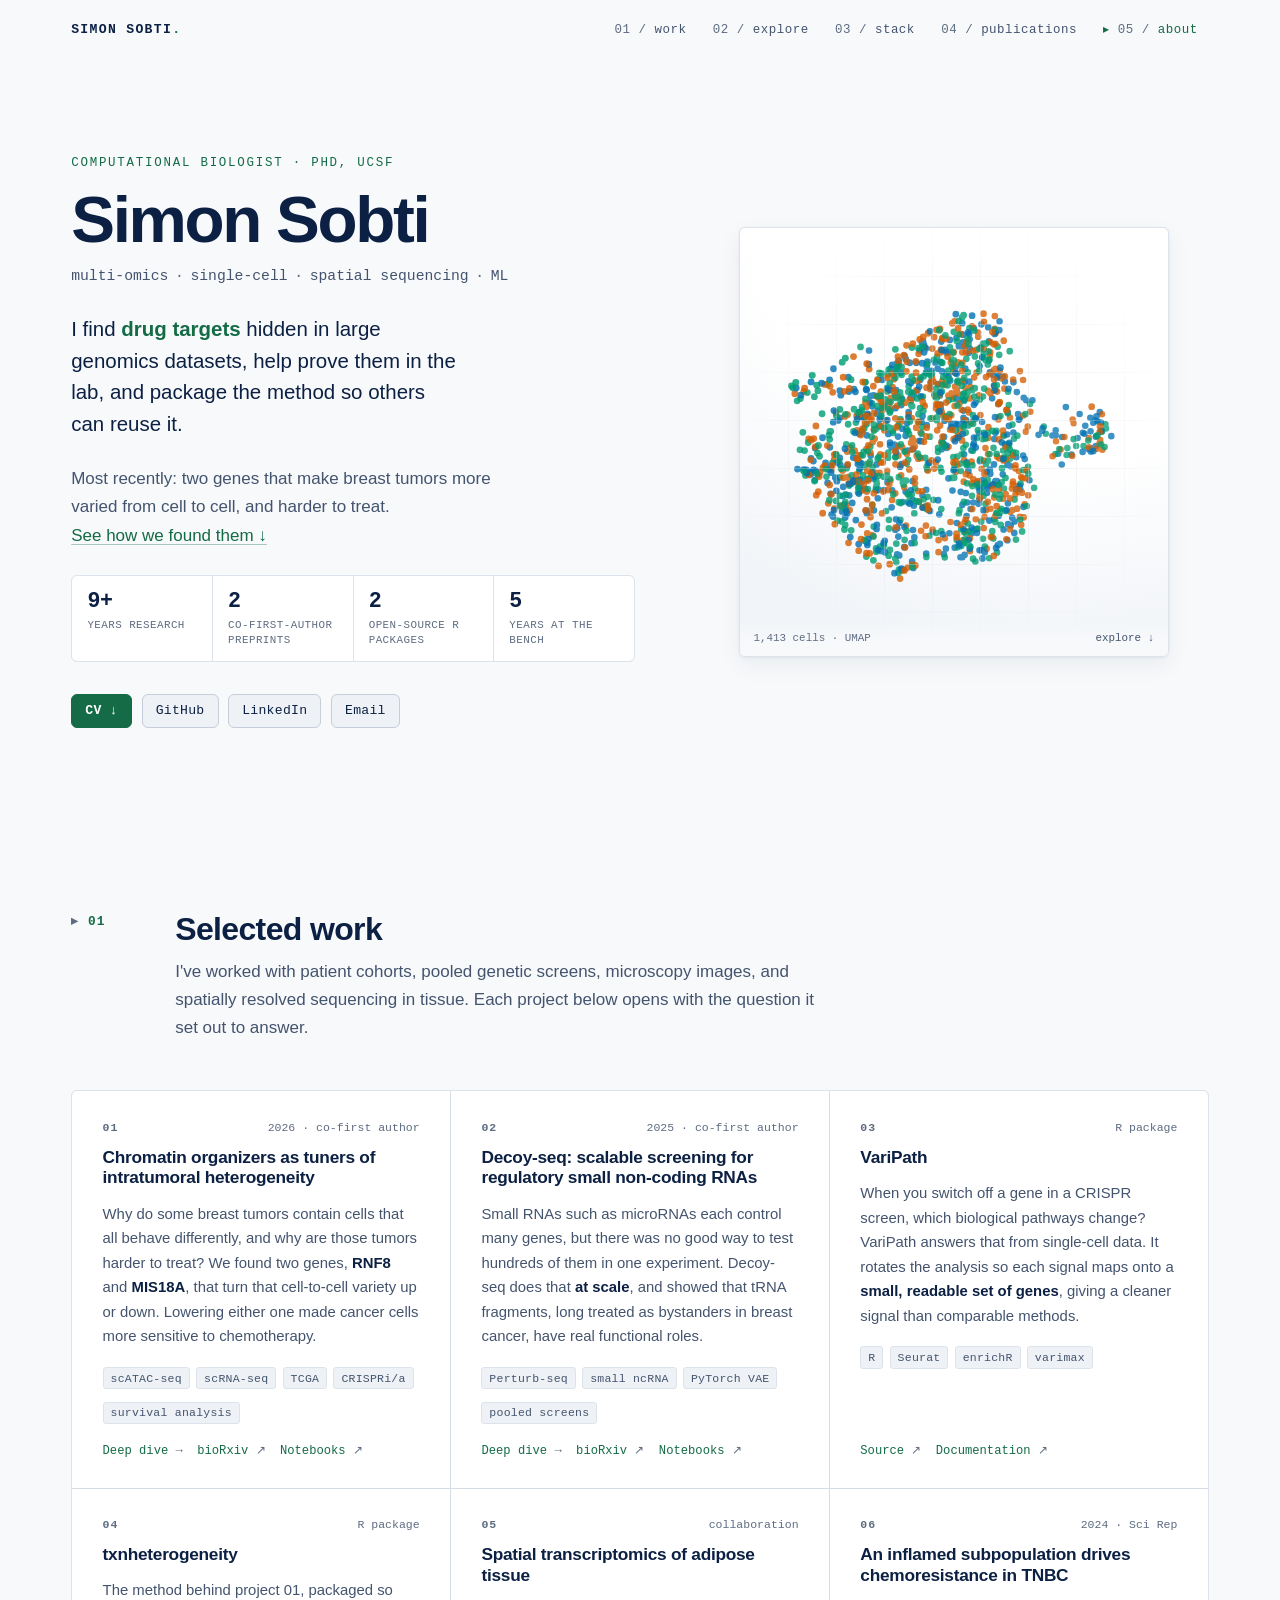
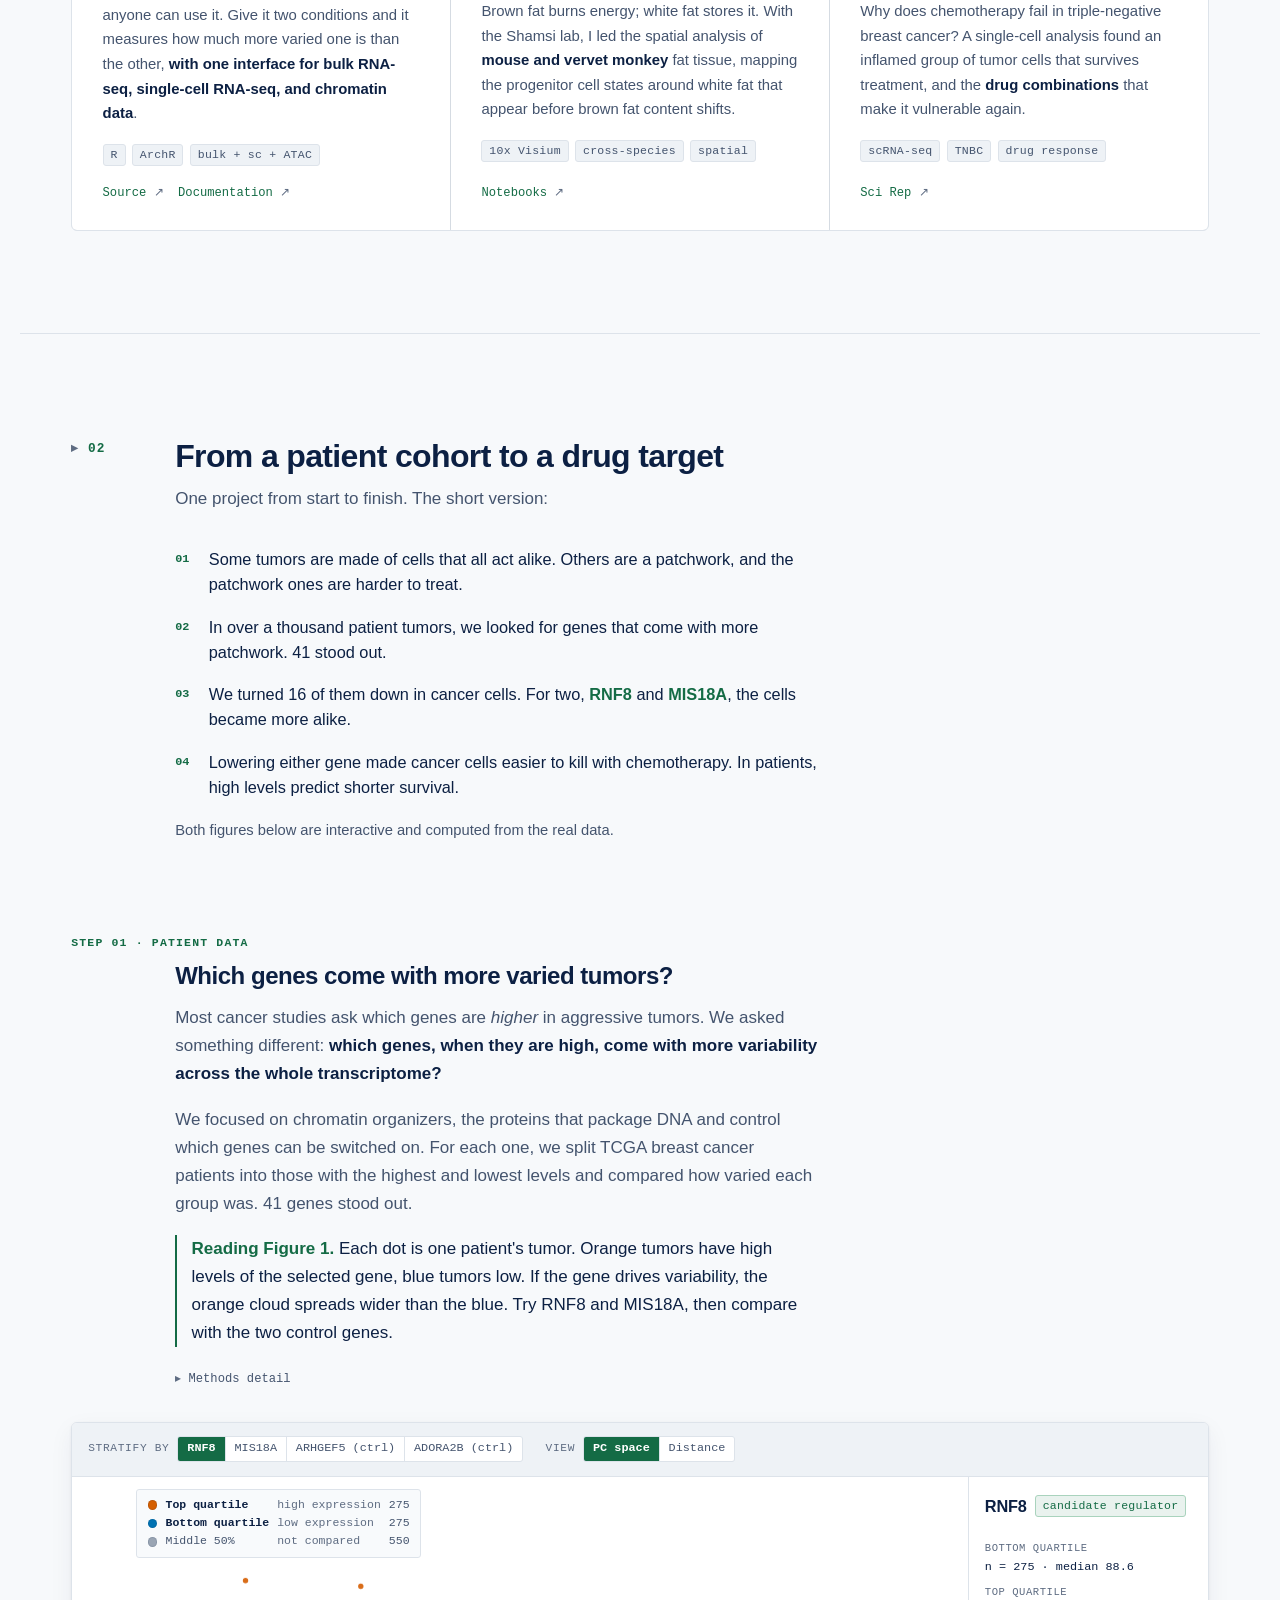
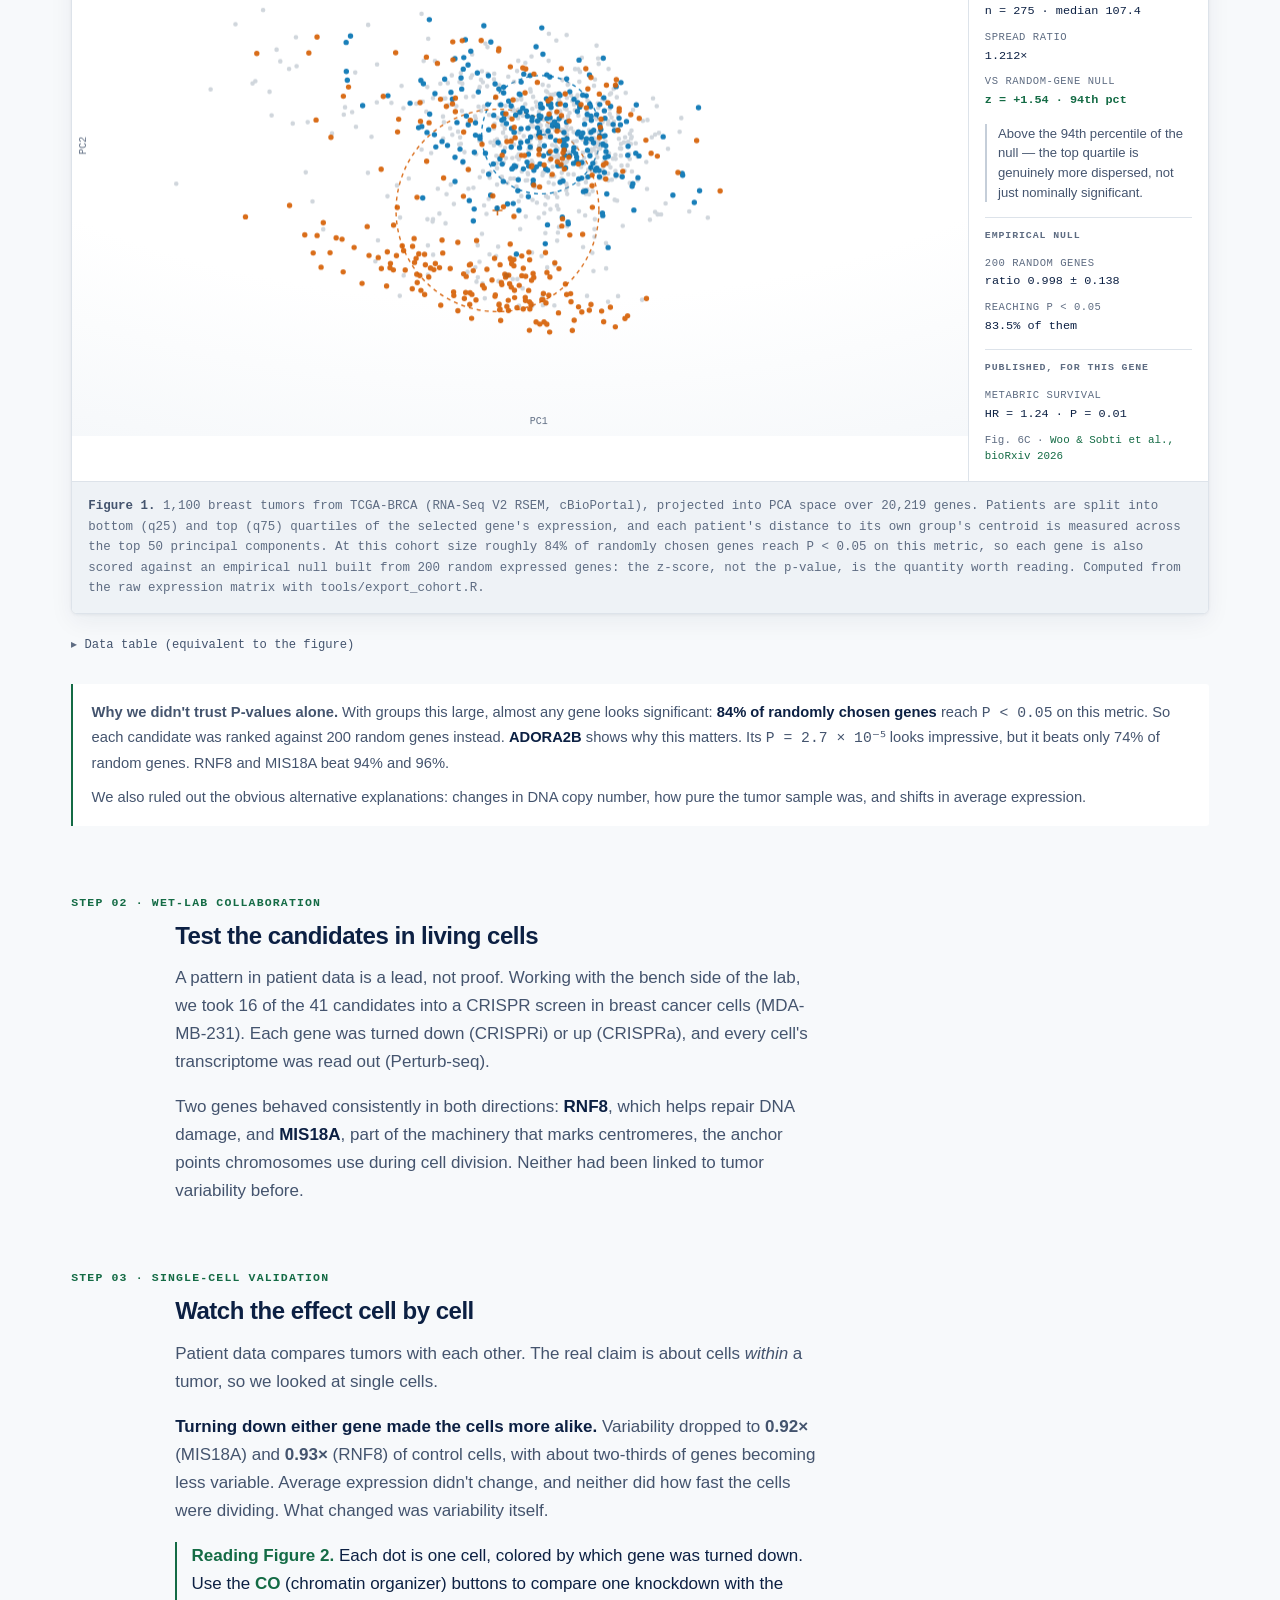
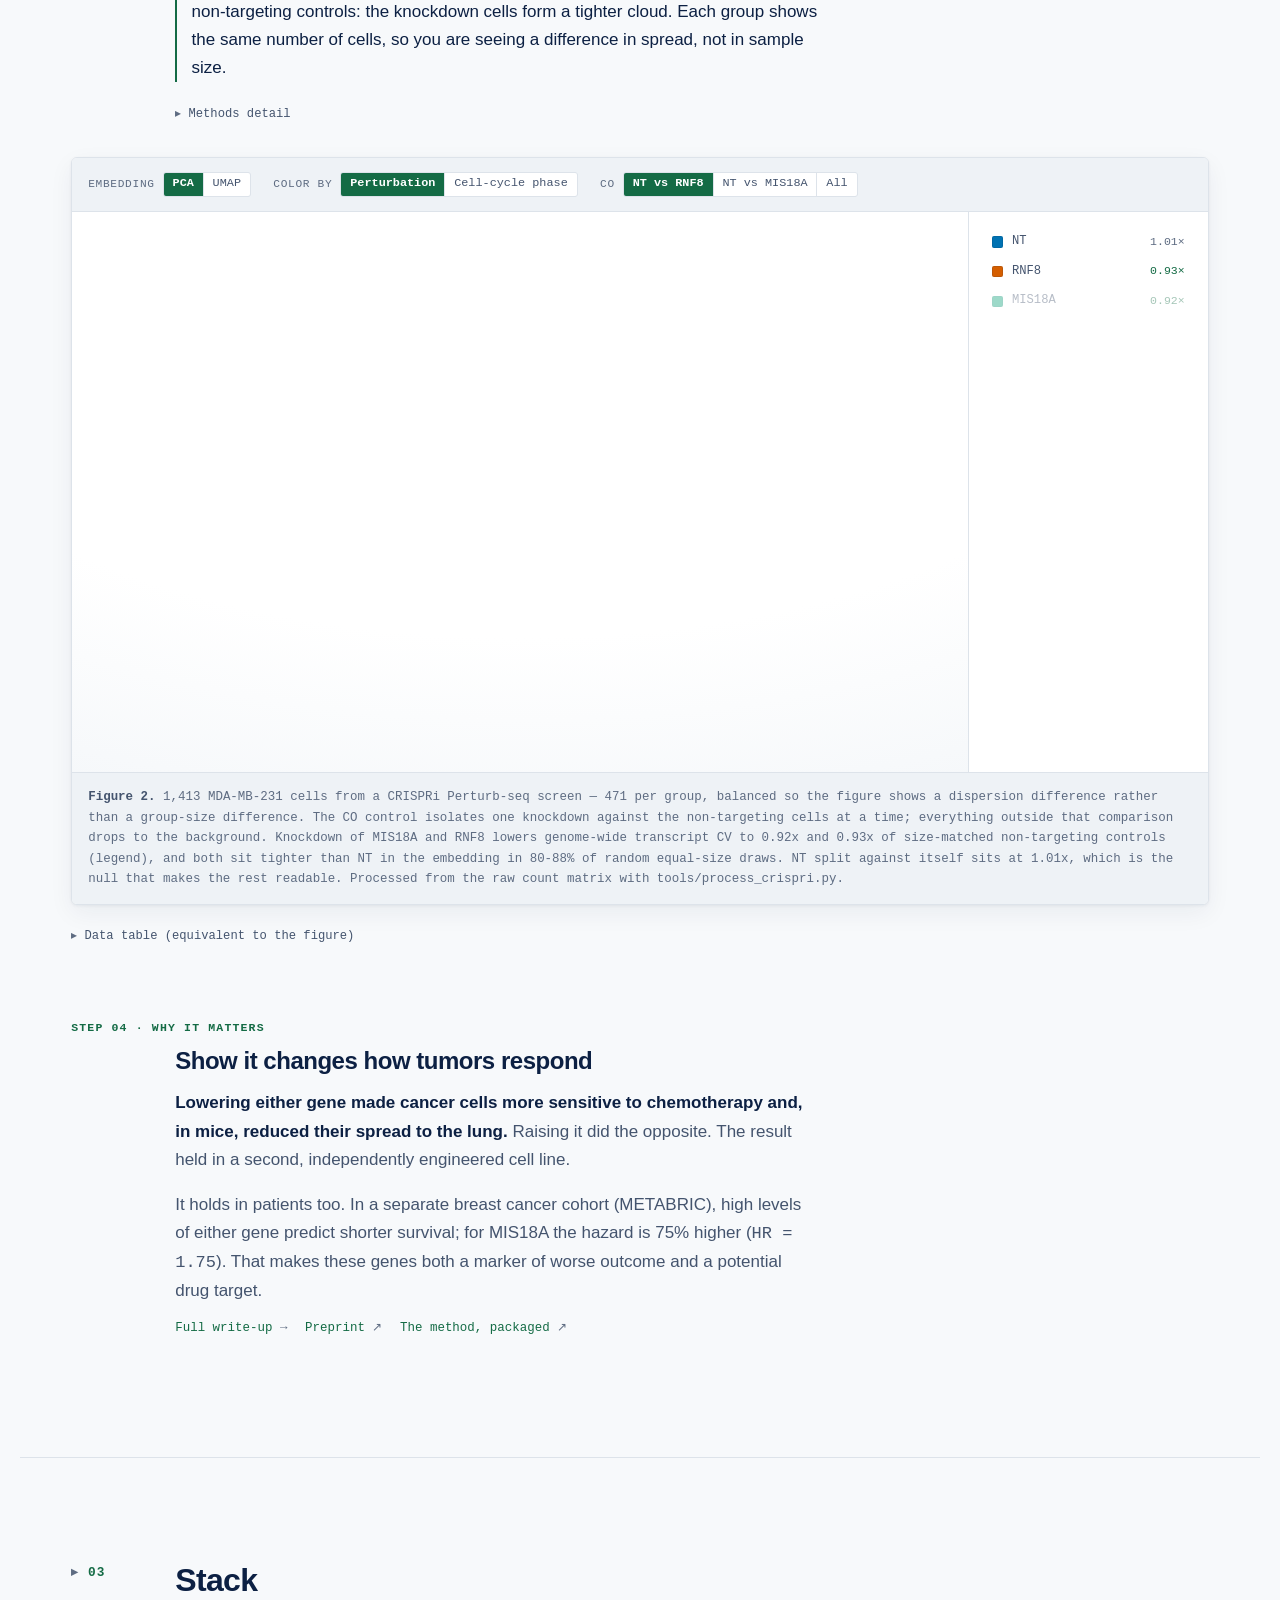
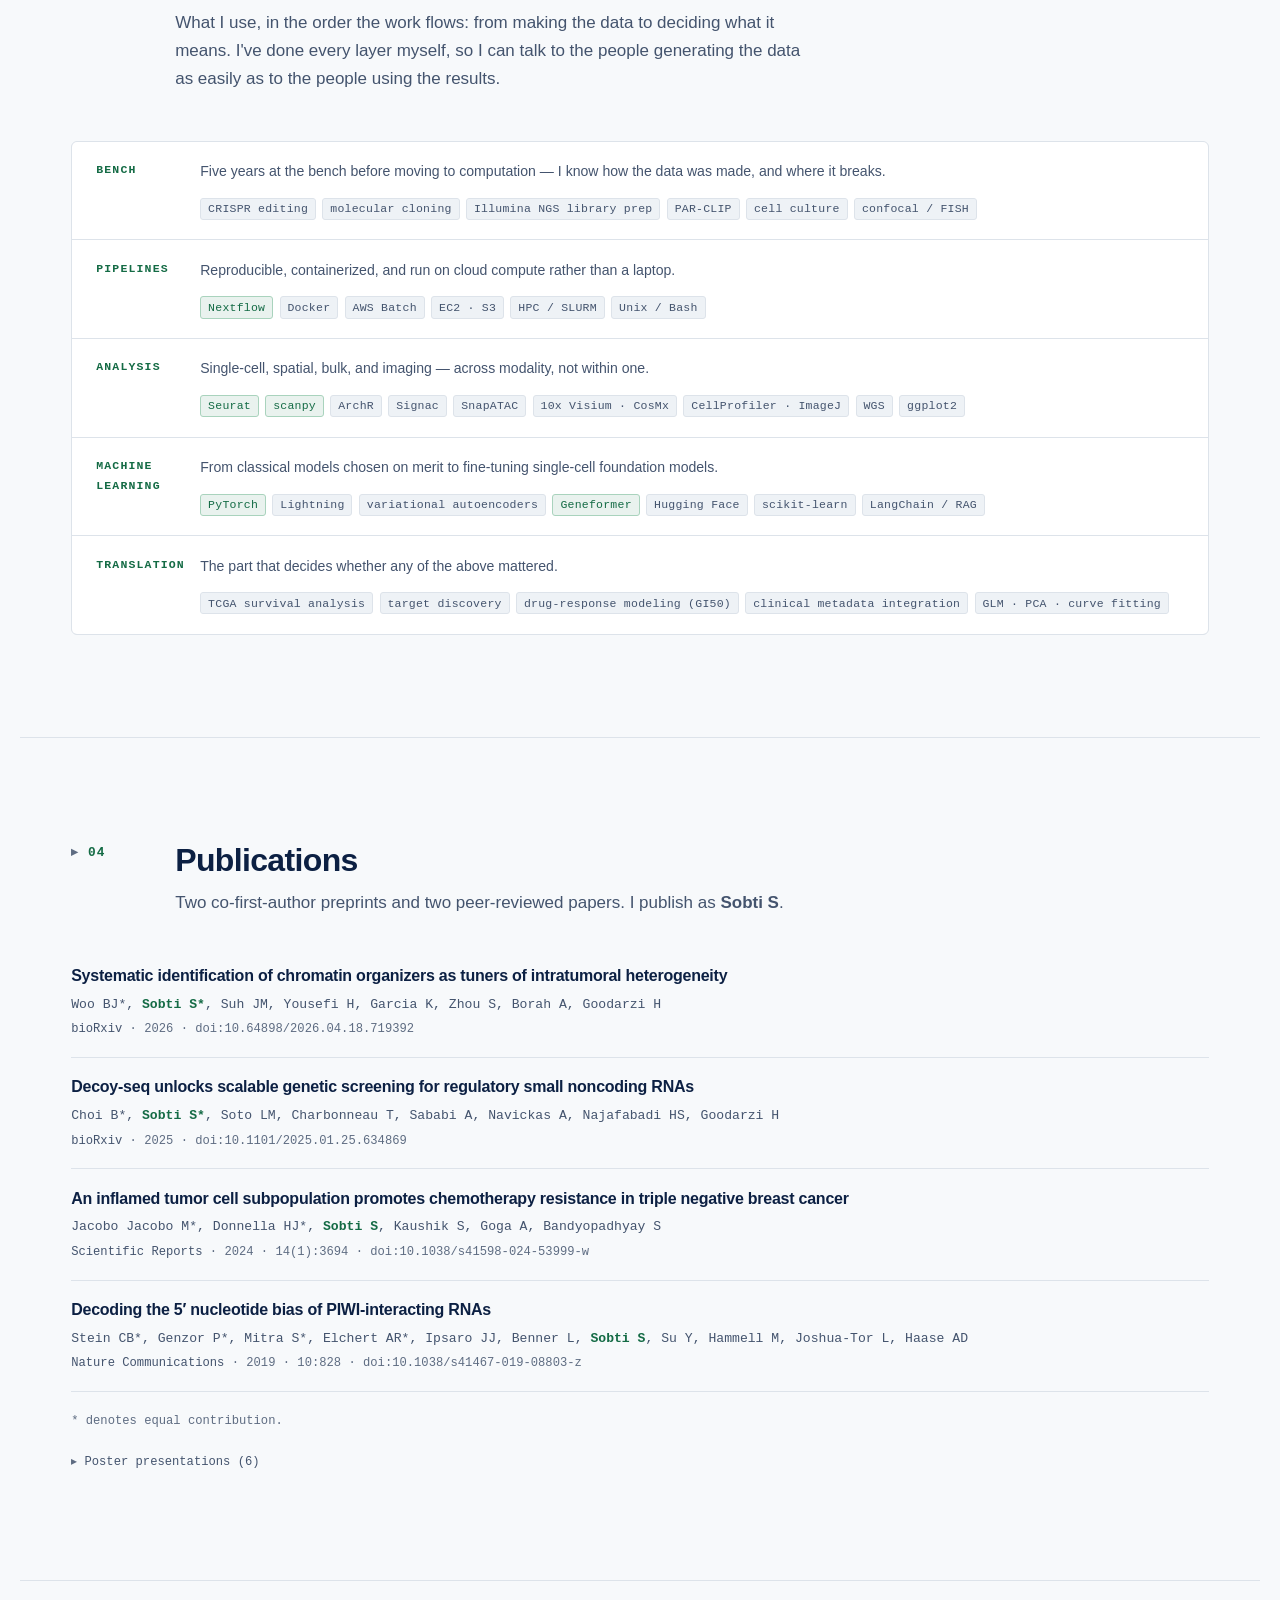
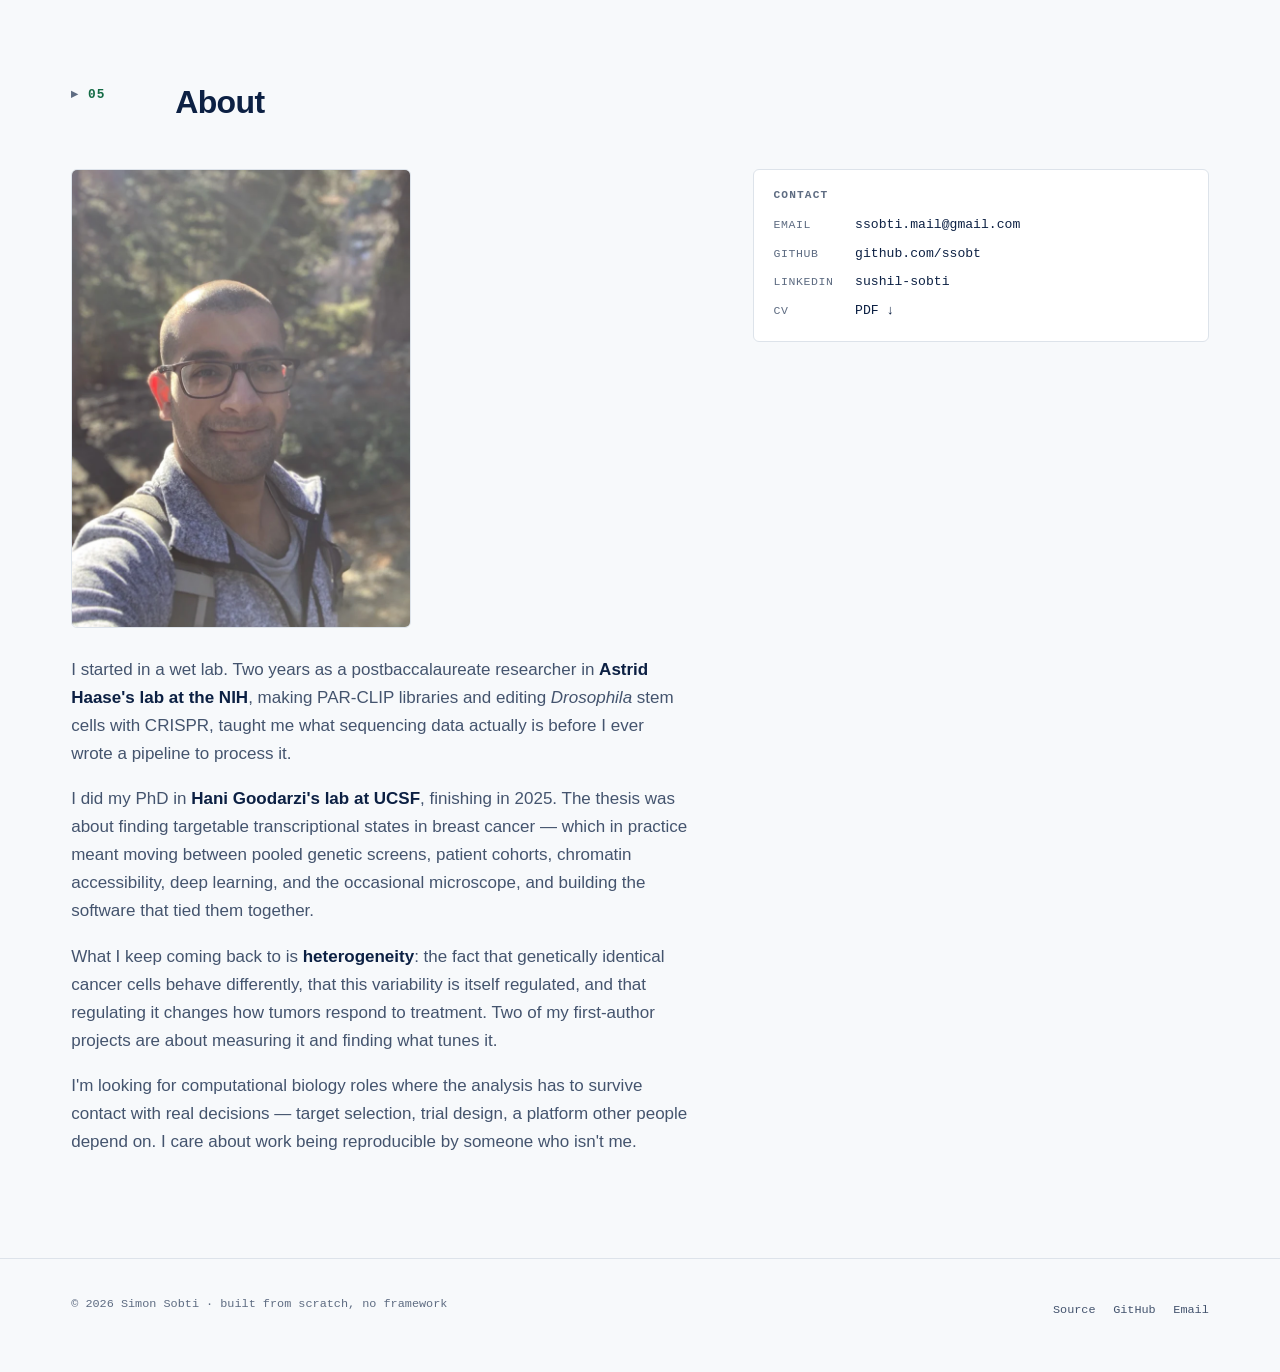
==== index.html @ 622ba579 "Switch the site to a light palette Background is Arc Institute's #F7F9FB, with navy text and the sam" ====
<!doctype html>
<html lang="en" class="no-js">
<head>
<meta charset="utf-8">
<meta name="viewport" content="width=device-width, initial-scale=1">
<title>Simon Sobti — computational biologist</title>
<meta name="description" content="Computational biologist, PhD UCSF. Multi-omics, single-cell, and machine learning for cancer target discovery — from bench to Nextflow to model.">
<meta name="author" content="Simon Sobti">
<link rel="canonical" href="https://ssobt.github.io/">

<meta property="og:type" content="website">
<meta property="og:url" content="https://ssobt.github.io/">
<meta property="og:title" content="Simon Sobti — computational biologist">
<meta property="og:description" content="Multi-omics, single-cell, and machine learning for cancer target discovery. PhD, UCSF. Two co-first-author preprints and two open-source R packages.">
<meta property="og:image" content="https://ssobt.github.io/assets/img/og.png">
<meta name="twitter:card" content="summary_large_image">

<link rel="icon" href="assets/img/favicon.svg" type="image/svg+xml">
<link rel="stylesheet" href="assets/css/site.css?v=202610271549">
<script>document.documentElement.className = 'js';</script>
</head>
<body>

<a class="skip-link" href="#work">Skip to content</a>

<header class="topbar">
  <div class="shell topbar__inner">
    <a class="topbar__mark" href="#top">Simon&nbsp;Sobti<span class="dot">.</span></a>
    <nav class="topbar__nav" aria-label="Sections">
      <a href="#work"><span class="topbar__n">01</span>work</a>
      <a href="#explore"><span class="topbar__n">02</span>explore</a>
      <a href="#stack"><span class="topbar__n">03</span>stack</a>
      <a href="#publications"><span class="topbar__n">04</span>publications</a>
      <a href="#about"><span class="topbar__n">05</span>about</a>
    </nav>
  </div>
</header>

<main id="top">

  <!-- ===================== HERO ===================== -->
  <section class="hero shell">
    <div class="hero__grid">
      <div>
        <p class="hero__eyebrow">Computational biologist · PhD, UCSF</p>
        <h1 class="hero__name">Simon Sobti</h1>
        <p class="hero__role">
          multi-omics<span class="sep">·</span>single-cell<span class="sep">·</span>spatial sequencing<span class="sep">·</span>ML
        </p>

        <p class="hero__pitch">
          I find <strong>drug targets</strong> hidden in large genomics datasets,
          help prove them in the lab, and package the method so others can reuse it.
        </p>
        <p class="hero__hook">
          Most recently: two genes that make breast tumors more varied from cell to
          cell, and harder to treat. <a href="#explore">See how we found them ↓</a>
        </p>

        <div class="stats" role="list">
          <div class="stat" role="listitem">
            <span class="stat__n">9+</span>
            <span class="stat__l">years research</span>
          </div>
          <div class="stat" role="listitem">
            <span class="stat__n">2</span>
            <span class="stat__l">co-first-author preprints</span>
          </div>
          <div class="stat" role="listitem">
            <span class="stat__n">2</span>
            <span class="stat__l">open-source R packages</span>
          </div>
          <div class="stat" role="listitem">
            <span class="stat__n">5</span>
            <span class="stat__l">years at the bench</span>
          </div>
        </div>

        <div class="linkrow">
          <a class="btn btn--primary" href="assets/cv/Simon_Sobti_CV.pdf">CV ↓</a>
          <a class="btn" href="https://github.com/ssobt" rel="me noopener">GitHub</a>
          <a class="btn" href="https://www.linkedin.com/in/sushil-sobti" rel="me noopener">LinkedIn</a>
          <a class="btn" href="mailto:ssobti.mail@gmail.com">Email</a>
        </div>
      </div>

      <figure class="hero__figure" aria-hidden="true">
        <canvas id="hero-canvas"></canvas>
        <figcaption class="hero__figcap">
          <span id="hero-figcap-text">loading…</span>
          <a href="#explore">explore ↓</a>
        </figcaption>
      </figure>
    </div>
  </section>

  <!-- ===================== 01 · WORK ===================== -->
  <section class="section shell" id="work">
    <div class="section__head">
      <p class="section__num">01</p>
      <h2 class="section__title">Selected work</h2>
      <p class="section__lede">
        I've worked with patient cohorts, pooled genetic screens, microscopy images,
        and spatially resolved sequencing in tissue. Each project below opens with the question it
        set out to answer.
      </p>
    </div>

    <div class="section__body cards reveal">

      <article class="card">
        <div class="card__top">
          <span class="card__idx">01</span>
          <span class="card__year">2026 · co-first author</span>
        </div>
        <h3 class="card__title">
          <a href="projects/ith.html">Chromatin organizers as tuners of intratumoral heterogeneity</a>
        </h3>
        <p class="card__result">
          Why do some breast tumors contain cells that all behave differently, and
          why are those tumors harder to treat? We found two genes,
          <strong>RNF8</strong> and <strong>MIS18A</strong>, that turn that
          cell-to-cell variety up or down. Lowering either one made cancer cells more
          sensitive to chemotherapy.
        </p>
        <ul class="chips">
          <li><span class="chip">scATAC-seq</span></li>
          <li><span class="chip">scRNA-seq</span></li>
          <li><span class="chip">TCGA</span></li>
          <li><span class="chip">CRISPRi/a</span></li>
          <li><span class="chip">survival analysis</span></li>
        </ul>
        <p class="card__links">
          <a href="projects/ith.html" data-internal>Deep dive</a>
          <a href="https://doi.org/10.64898/2026.04.18.719392" rel="noopener">bioRxiv</a>
          <a href="https://github.com/ssobt/nbs_txnheterogeneity" rel="noopener">Notebooks</a>
        </p>
      </article>

      <article class="card">
        <div class="card__top">
          <span class="card__idx">02</span>
          <span class="card__year">2025 · co-first author</span>
        </div>
        <h3 class="card__title">
          <a href="projects/decoy-seq.html">Decoy-seq: scalable screening for regulatory small non-coding RNAs</a>
        </h3>
        <p class="card__result">
          Small RNAs such as microRNAs each control many genes, but there was no good
          way to test hundreds of them in one experiment. Decoy-seq does that
          <strong>at scale</strong>, and showed that tRNA fragments, long treated as
          bystanders in breast cancer, have real functional roles.
        </p>
        <ul class="chips">
          <li><span class="chip">Perturb-seq</span></li>
          <li><span class="chip">small ncRNA</span></li>
          <li><span class="chip">PyTorch VAE</span></li>
          <li><span class="chip">pooled screens</span></li>
        </ul>
        <p class="card__links">
          <a href="projects/decoy-seq.html" data-internal>Deep dive</a>
          <a href="https://doi.org/10.1101/2025.01.25.634869" rel="noopener">bioRxiv</a>
          <a href="https://github.com/ssobt/nbs_decoyseq" rel="noopener">Notebooks</a>
        </p>
      </article>

      <article class="card">
        <div class="card__top">
          <span class="card__idx">03</span>
          <span class="card__year">R package</span>
        </div>
        <h3 class="card__title">
          <a href="https://github.com/ssobt/VariPath" rel="noopener">VariPath</a>
        </h3>
        <p class="card__result">
          When you switch off a gene in a CRISPR screen, which biological pathways
          change? VariPath answers that from single-cell data. It rotates the analysis
          so each signal maps onto a <strong>small, readable set of genes</strong>,
          giving a cleaner signal than comparable methods.
        </p>
        <ul class="chips">
          <li><span class="chip">R</span></li>
          <li><span class="chip">Seurat</span></li>
          <li><span class="chip">enrichR</span></li>
          <li><span class="chip">varimax</span></li>
        </ul>
        <p class="card__links">
          <a href="https://github.com/ssobt/VariPath" rel="noopener">Source</a>
          <a href="https://ssobt.github.io/VariPath/" rel="noopener">Documentation</a>
        </p>
      </article>

      <article class="card">
        <div class="card__top">
          <span class="card__idx">04</span>
          <span class="card__year">R package</span>
        </div>
        <h3 class="card__title">
          <a href="https://github.com/ssobt/txnheterogeneity" rel="noopener">txnheterogeneity</a>
        </h3>
        <p class="card__result">
          The method behind project 01, packaged so anyone can use it. Give it two
          conditions and it measures how much more varied one is than the other,
          <strong>with one interface for bulk RNA-seq, single-cell RNA-seq, and
          chromatin data</strong>.
        </p>
        <ul class="chips">
          <li><span class="chip">R</span></li>
          <li><span class="chip">ArchR</span></li>
          <li><span class="chip">bulk + sc + ATAC</span></li>
        </ul>
        <p class="card__links">
          <a href="https://github.com/ssobt/txnheterogeneity" rel="noopener">Source</a>
          <a href="https://ssobt.github.io/txnheterogeneity/" rel="noopener">Documentation</a>
        </p>
      </article>

      <article class="card">
        <div class="card__top">
          <span class="card__idx">05</span>
          <span class="card__year">collaboration</span>
        </div>
        <h3 class="card__title">Spatial transcriptomics of adipose tissue</h3>
        <p class="card__result">
          Brown fat burns energy; white fat stores it. With the Shamsi lab, I led the
          spatial analysis of <strong>mouse and vervet monkey</strong> fat tissue,
          mapping the progenitor cell states around white fat that appear before
          brown fat content shifts.
        </p>
        <ul class="chips">
          <li><span class="chip">10x Visium</span></li>
          <li><span class="chip">cross-species</span></li>
          <li><span class="chip">spatial</span></li>
        </ul>
        <p class="card__links">
          <a href="https://github.com/ssobt/nbs_adipose_spatial" rel="noopener">Notebooks</a>
        </p>
      </article>

      <article class="card">
        <div class="card__top">
          <span class="card__idx">06</span>
          <span class="card__year">2024 · Sci Rep</span>
        </div>
        <h3 class="card__title">
          <a href="https://doi.org/10.1038/s41598-024-53999-w" rel="noopener">An inflamed subpopulation drives chemoresistance in TNBC</a>
        </h3>
        <p class="card__result">
          Why does chemotherapy fail in triple-negative breast cancer? A single-cell
          analysis found an inflamed group of tumor cells that survives treatment,
          and the <strong>drug combinations</strong> that make it vulnerable again.
        </p>
        <ul class="chips">
          <li><span class="chip">scRNA-seq</span></li>
          <li><span class="chip">TNBC</span></li>
          <li><span class="chip">drug response</span></li>
        </ul>
        <p class="card__links">
          <a href="https://doi.org/10.1038/s41598-024-53999-w" rel="noopener">Sci Rep</a>
        </p>
      </article>

    </div>
  </section>

  <!-- ===================== 02 · THE ARC ===================== -->
  <section class="section shell" id="explore">
    <div class="section__head">
      <p class="section__num">02</p>
      <h2 class="section__title">From a patient cohort to a drug target</h2>
      <p class="section__lede">
        One project from start to finish. The short version:
      </p>
      <ol class="tldr">
        <li><span>Some tumors are made of cells that all act alike. Others are a
          patchwork, and the patchwork ones are harder to treat.</span></li>
        <li><span>In over a thousand patient tumors, we looked for genes that come with
          more patchwork. 41 stood out.</span></li>
        <li><span>We turned 16 of them down in cancer cells. For two,
          <strong>RNF8</strong> and <strong>MIS18A</strong>, the cells became more
          alike.</span></li>
        <li><span>Lowering either gene made cancer cells easier to kill with chemotherapy.
          In patients, high levels predict shorter survival.</span></li>
      </ol>
      <p class="section__lede section__lede--after">
        Both figures below are interactive and computed from the real data.
      </p>
    </div>

    <div class="section__body">

      <!-- ---------- step 1 ---------- -->
      <div class="step reveal">
        <p class="step__label">Step 01 · Patient data</p>
        <h3 class="step__title">Which genes come with more varied tumors?</h3>
        <div class="step__text">
          <p>
            Most cancer studies ask which genes are <em>higher</em> in aggressive
            tumors. We asked something different: <strong>which genes, when they are
            high, come with more variability across the whole transcriptome?</strong>
          </p>
          <p>
            We focused on chromatin organizers, the proteins that package DNA and
            control which genes can be switched on. For each one, we split TCGA breast
            cancer patients into those with the highest and lowest levels and compared
            how varied each group was. 41 genes stood out.
          </p>
          <p class="howto">
            <b>Reading Figure 1.</b> Each dot is one patient's tumor. Orange tumors
            have high levels of the selected gene, blue tumors low. If the gene drives
            variability, the orange cloud spreads wider than the blue. Try RNF8 and
            MIS18A, then compare with the two control genes.
          </p>
          <details class="datatable more">
            <summary>Methods detail</summary>
            <p>
              Groups were the top and bottom expression quartiles. Variability was
              genome-wide transcript coefficient of variation, compared against an
              empirical null built from 50 random patient groupings; the 41 candidates
              cleared <code>z &gt; 2.5</code> under both quartile and quintile splits.
              The figure projects patients into PC space and measures how far each sits
              from its own group's centroid.
            </p>
          </details>
        </div>
      </div>

      <div class="figure-block reveal">
        <div class="explorer" id="cohort">
          <div class="explorer__bar">
            <div class="ctl">
              <span class="ctl__label" id="lbl-gene">Stratify by</span>
              <div class="seg" id="cohort-gene" role="group" aria-labelledby="lbl-gene"></div>
            </div>
            <div class="ctl">
              <span class="ctl__label" id="lbl-view">View</span>
              <div class="seg" id="cohort-view" role="group" aria-labelledby="lbl-view"></div>
            </div>
          </div>

          <div class="explorer__stage">
            <div class="explorer__plot">
              <canvas id="cohort-canvas" role="img"
                aria-label="Scatter of breast tumors in principal component space, colored by whether the patient falls in the bottom or top expression quartile of the selected gene. An equivalent data table is below the figure."></canvas>
              <ul class="plotkey" id="cohort-legend" aria-label="Color key"></ul>
              <div class="tip" id="cohort-tip" role="status" aria-live="polite" data-on="false"></div>
              <div class="explorer__status" id="cohort-status" data-on="true">
                <p>Loading cohort…</p>
              </div>
            </div>
            <div class="explorer__side">
              <div class="readout" id="cohort-readout"></div>
            </div>
          </div>

          <figcaption class="figcap" id="cohort-caption">
            <b>Figure 1. </b>Patient cohort spread by expression quartile.
          </figcaption>
        </div>

        <details class="datatable">
          <summary>Data table (equivalent to the figure)</summary>
          <div id="cohort-table"></div>
        </details>

        <div class="callout callout--tight">
          <p>
            <strong>Why we didn't trust P-values alone.</strong> With groups this
            large, almost any gene looks significant: <b>84% of randomly chosen
            genes</b> reach <code>P &lt; 0.05</code> on this metric. So each candidate
            was ranked against 200 random genes instead. <b>ADORA2B</b> shows why this
            matters. Its <code>P = 2.7 × 10⁻⁵</code> looks impressive, but it beats only
            74% of random genes. RNF8 and MIS18A beat 94% and 96%.
          </p>
          <p>
            We also ruled out the obvious alternative explanations: changes in DNA copy
            number, how pure the tumor sample was, and shifts in average expression.
          </p>
        </div>
      </div>

      <!-- ---------- step 2 ---------- -->
      <div class="step reveal">
        <p class="step__label">Step 02 · Wet-lab collaboration</p>
        <h3 class="step__title">Test the candidates in living cells</h3>
        <div class="step__text">
          <p>
            A pattern in patient data is a lead, not proof. Working with the bench side
            of the lab, we took 16 of the 41 candidates into a CRISPR screen in breast
            cancer cells (MDA-MB-231). Each gene was turned down (CRISPRi) or up
            (CRISPRa), and every cell's transcriptome was read out (Perturb-seq).
          </p>
          <p>
            Two genes behaved consistently in both directions: <strong>RNF8</strong>,
            which helps repair DNA damage, and <strong>MIS18A</strong>, part of the
            machinery that marks centromeres, the anchor points chromosomes use during
            cell division. Neither had been linked to tumor variability before.
          </p>
        </div>
      </div>

      <!-- ---------- step 3 ---------- -->
      <div class="step reveal">
        <p class="step__label">Step 03 · Single-cell validation</p>
        <h3 class="step__title">Watch the effect cell by cell</h3>
        <div class="step__text">
          <p>
            Patient data compares tumors with each other. The real claim is about cells
            <em>within</em> a tumor, so we looked at single cells.
          </p>
          <p>
            <strong>Turning down either gene made the cells more alike.</strong>
            Variability dropped to <b>0.92×</b> (MIS18A) and <b>0.93×</b> (RNF8) of
            control cells, with about two-thirds of genes becoming less variable.
            Average expression didn't change, and neither did how fast the cells were
            dividing. What changed was variability itself.
          </p>
          <p class="howto">
            <b>Reading Figure 2.</b> Each dot is one cell, colored by which gene was
            turned down. Use the <b>CO</b> (chromatin organizer) buttons to compare one
            knockdown with the non-targeting controls: the knockdown cells form a
            tighter cloud. Each group shows the same number of cells, so you are seeing
            a difference in spread, not in sample size.
          </p>
          <details class="datatable more">
            <summary>Methods detail</summary>
            <p>
              Variability is genome-wide transcript CV on linear relative counts. Each
              perturbation is compared against a <em>size-matched</em> control sample,
              because dispersion estimates scale with cell number; non-targeting cells
              split against themselves land at <b>1.01×</b>. 70% (MIS18A) and 66%
              (RNF8) of tested genes moved down.
            </p>
            <p>
              The figure shows <b>471 cells per group</b>, the size of the smallest.
              This is not a hand-picked view: across 200 random equal-size draws, RNF8
              and MIS18A each sit tighter than non-targeting in <b>80–88%</b> of them,
              and MIS18A in 99.5% of draws in UMAP space.
            </p>
            <p>
              Per-gene mean expression ratio is 1.00 (<code>r = 0.999</code>), and
              cell-cycle composition is unchanged. In the full screen <b>AURKB</b> runs
              the other way at 1.62×, which the paper also flags: perturbing an essential
              mitotic regulator has effects far beyond the one being measured.
            </p>
          </details>
        </div>
      </div>

      <div class="figure-block reveal">
        <div class="explorer" id="explorer">
          <div class="explorer__bar">
            <div class="ctl">
              <span class="ctl__label" id="lbl-embed">Embedding</span>
              <div class="seg" id="explorer-embed" role="group" aria-labelledby="lbl-embed"></div>
            </div>
            <div class="ctl">
              <span class="ctl__label" id="lbl-color">Color by</span>
              <div class="seg" id="explorer-color" role="group" aria-labelledby="lbl-color"></div>
            </div>
            <div class="ctl">
              <span class="ctl__label" id="lbl-co">CO</span>
              <div class="seg" id="explorer-co" role="group" aria-labelledby="lbl-co"></div>
            </div>
          </div>

          <div class="explorer__stage">
            <div class="explorer__plot">
              <canvas id="explorer-canvas" role="img"
                aria-label="Scatter plot of single cells in a two-dimensional embedding, colored by the selected annotation. An equivalent data table is available below the figure."></canvas>
              <div class="tip" id="explorer-tip" role="status" aria-live="polite" data-on="false"></div>
              <div class="explorer__status" id="explorer-status" data-on="true">
                <p>Loading cells…</p>
              </div>
            </div>

            <div class="explorer__side">
              <ul class="legend" id="explorer-legend"></ul>
              <div class="colorbar" id="explorer-colorbar" data-on="false">
                <div class="colorbar__ramp"></div>
                <div class="colorbar__ticks"></div>
              </div>
            </div>
          </div>

          <figcaption class="figcap" id="explorer-caption">
            <b>Figure 2. </b>Single-cell embedding viewer.
          </figcaption>
        </div>

        <details class="datatable">
          <summary>Data table (equivalent to the figure)</summary>
          <div id="explorer-table"></div>
        </details>
      </div>

      <!-- ---------- step 4 ---------- -->
      <div class="step reveal">
        <p class="step__label">Step 04 · Why it matters</p>
        <h3 class="step__title">Show it changes how tumors respond</h3>
        <div class="step__text">
          <p>
            <strong>Lowering either gene made cancer cells more sensitive to
            chemotherapy and, in mice, reduced their spread to the lung.</strong>
            Raising it did the opposite. The result held in a second, independently
            engineered cell line.
          </p>
          <p>
            It holds in patients too. In a separate breast cancer cohort (METABRIC),
            high levels of either gene predict shorter survival; for MIS18A the hazard
            is 75% higher (<code>HR = 1.75</code>). That makes these genes both a
            marker of worse outcome and a potential drug target.
          </p>
          <p class="step__links">
            <a href="projects/ith.html" data-internal>Full write-up</a>
            <a href="https://doi.org/10.64898/2026.04.18.719392" rel="noopener">Preprint</a>
            <a href="https://github.com/ssobt/txnheterogeneity" rel="noopener">The method, packaged</a>
          </p>
        </div>
      </div>

    </div>
  </section>

  <!-- ===================== 03 · STACK ===================== -->
  <section class="section shell" id="stack">
    <div class="section__head">
      <p class="section__num">03</p>
      <h2 class="section__title">Stack</h2>
      <p class="section__lede">
        What I use, in the order the work flows: from making the data to deciding what
        it means. I've done every layer myself, so I can talk to the people generating
        the data as easily as to the people using the results.
      </p>
    </div>

    <div class="section__body layers reveal">

      <div class="layer">
        <p class="layer__name">Bench</p>
        <div class="layer__body">
          <p class="layer__note">
            Five years at the bench before moving to computation — I know how the
            data was made, and where it breaks.
          </p>
          <ul class="chips">
            <li><span class="chip">CRISPR editing</span></li>
            <li><span class="chip">molecular cloning</span></li>
            <li><span class="chip">Illumina NGS library prep</span></li>
            <li><span class="chip">PAR-CLIP</span></li>
            <li><span class="chip">cell culture</span></li>
            <li><span class="chip">confocal / FISH</span></li>
          </ul>
        </div>
      </div>

      <div class="layer">
        <p class="layer__name">Pipelines</p>
        <div class="layer__body">
          <p class="layer__note">
            Reproducible, containerized, and run on cloud compute rather than a laptop.
          </p>
          <ul class="chips">
            <li><span class="chip chip--accent">Nextflow</span></li>
            <li><span class="chip">Docker</span></li>
            <li><span class="chip">AWS Batch</span></li>
            <li><span class="chip">EC2 · S3</span></li>
            <li><span class="chip">HPC / SLURM</span></li>
            <li><span class="chip">Unix / Bash</span></li>
          </ul>
        </div>
      </div>

      <div class="layer">
        <p class="layer__name">Analysis</p>
        <div class="layer__body">
          <p class="layer__note">
            Single-cell, spatial, bulk, and imaging — across modality, not within one.
          </p>
          <ul class="chips">
            <li><span class="chip chip--accent">Seurat</span></li>
            <li><span class="chip chip--accent">scanpy</span></li>
            <li><span class="chip">ArchR</span></li>
            <li><span class="chip">Signac</span></li>
            <li><span class="chip">SnapATAC</span></li>
            <li><span class="chip">10x Visium · CosMx</span></li>
            <li><span class="chip">CellProfiler · ImageJ</span></li>
            <li><span class="chip">WGS</span></li>
            <li><span class="chip">ggplot2</span></li>
          </ul>
        </div>
      </div>

      <div class="layer">
        <p class="layer__name">Machine learning</p>
        <div class="layer__body">
          <p class="layer__note">
            From classical models chosen on merit to fine-tuning single-cell
            foundation models.
          </p>
          <ul class="chips">
            <li><span class="chip chip--accent">PyTorch</span></li>
            <li><span class="chip">Lightning</span></li>
            <li><span class="chip">variational autoencoders</span></li>
            <li><span class="chip chip--accent">Geneformer</span></li>
            <li><span class="chip">Hugging Face</span></li>
            <li><span class="chip">scikit-learn</span></li>
            <li><span class="chip">LangChain / RAG</span></li>
          </ul>
        </div>
      </div>

      <div class="layer">
        <p class="layer__name">Translation</p>
        <div class="layer__body">
          <p class="layer__note">
            The part that decides whether any of the above mattered.
          </p>
          <ul class="chips">
            <li><span class="chip">TCGA survival analysis</span></li>
            <li><span class="chip">target discovery</span></li>
            <li><span class="chip">drug-response modeling (GI50)</span></li>
            <li><span class="chip">clinical metadata integration</span></li>
            <li><span class="chip">GLM · PCA · curve fitting</span></li>
          </ul>
        </div>
      </div>

    </div>
  </section>

  <!-- ===================== 04 · PUBLICATIONS ===================== -->
  <section class="section shell" id="publications">
    <div class="section__head">
      <p class="section__num">04</p>
      <h2 class="section__title">Publications</h2>
      <p class="section__lede">
        Two co-first-author preprints and two peer-reviewed papers.
        I publish as <strong>Sobti S</strong>.
      </p>
    </div>

    <div class="section__body reveal">
      <ol class="pubs">

        <li>
          <h3 class="pub__title">
            <a href="https://doi.org/10.64898/2026.04.18.719392" rel="noopener">
              Systematic identification of chromatin organizers as tuners of intratumoral heterogeneity
            </a>
          </h3>
          <p class="pub__authors">
            Woo BJ*, <span class="me">Sobti S*</span>, Suh JM, Yousefi H, Garcia K, Zhou S, Borah A, Goodarzi H
          </p>
          <p class="pub__venue"><em>bioRxiv</em> · 2026 · doi:10.64898/2026.04.18.719392</p>
        </li>

        <li>
          <h3 class="pub__title">
            <a href="https://doi.org/10.1101/2025.01.25.634869" rel="noopener">
              Decoy-seq unlocks scalable genetic screening for regulatory small noncoding RNAs
            </a>
          </h3>
          <p class="pub__authors">
            Choi B*, <span class="me">Sobti S*</span>, Soto LM, Charbonneau T, Sababi A, Navickas A, Najafabadi HS, Goodarzi H
          </p>
          <p class="pub__venue"><em>bioRxiv</em> · 2025 · doi:10.1101/2025.01.25.634869</p>
        </li>

        <li>
          <h3 class="pub__title">
            <a href="https://doi.org/10.1038/s41598-024-53999-w" rel="noopener">
              An inflamed tumor cell subpopulation promotes chemotherapy resistance in triple negative breast cancer
            </a>
          </h3>
          <p class="pub__authors">
            Jacobo Jacobo M*, Donnella HJ*, <span class="me">Sobti S</span>, Kaushik S, Goga A, Bandyopadhyay S
          </p>
          <p class="pub__venue"><em>Scientific Reports</em> · 2024 · 14(1):3694 · doi:10.1038/s41598-024-53999-w</p>
        </li>

        <li>
          <h3 class="pub__title">
            <a href="https://doi.org/10.1038/s41467-019-08803-z" rel="noopener">
              Decoding the 5′ nucleotide bias of PIWI-interacting RNAs
            </a>
          </h3>
          <p class="pub__authors">
            Stein CB*, Genzor P*, Mitra S*, Elchert AR*, Ipsaro JJ, Benner L, <span class="me">Sobti S</span>, Su Y, Hammell M, Joshua-Tor L, Haase AD
          </p>
          <p class="pub__venue"><em>Nature Communications</em> · 2019 · 10:828 · doi:10.1038/s41467-019-08803-z</p>
        </li>

      </ol>

      <p class="footnote">* denotes equal contribution.</p>

      <details class="datatable">
        <summary>Poster presentations (6)</summary>
        <div class="tbl-wrap">
          <table class="tbl">
            <caption class="visually-hidden">Conference poster presentations</caption>
            <thead>
              <tr><th scope="col">Presentation</th><th scope="col">Venue</th><th scope="col">Year</th></tr>
            </thead>
            <tbody>
              <tr>
                <td>Characterizing constituents and patterns of the piRNA biogenesis machinery</td>
                <td>Regulatory &amp; Non-Coding RNAs, Cold Spring Harbor</td><td>2018</td>
              </tr>
              <tr>
                <td>Characterization of PIWI-interacting small RNA biogenesis</td>
                <td>Postbac Poster Day, Bethesda MD</td><td>2017</td>
              </tr>
              <tr>
                <td>Dissecting the 5′U bias of piRNAs</td>
                <td>NCI Symposium on RNA Biology, Bethesda MD</td><td>2017</td>
              </tr>
              <tr>
                <td>Characterization of PIWI-interacting small RNA biogenesis</td>
                <td>12th Annual NIDDK Scientific Conference</td><td>2017</td>
              </tr>
            </tbody>
          </table>
        </div>
        <p class="footnote">
          Plus additional presentations at NIH and NCI meetings — six in total across
          Cold Spring Harbor, NIH, and NCI venues.
        </p>
      </details>
    </div>
  </section>

  <!-- ===================== 05 · ABOUT ===================== -->
  <section class="section shell" id="about">
    <div class="section__head">
      <p class="section__num">05</p>
      <h2 class="section__title">About</h2>
    </div>

    <div class="section__body about reveal">
      <div class="about__prose">
        <figure class="portrait">
          <picture>
            <source srcset="assets/img/simon.webp" type="image/webp">
            <img src="assets/img/simon.jpg" width="700" height="946"
                 alt="Simon Sobti, outdoors on a forested trail."
                 decoding="async" fetchpriority="low">
          </picture>
        </figure>
        <p>
          I started in a wet lab. Two years as a postbaccalaureate researcher in
          <strong>Astrid Haase's lab at the NIH</strong>, making PAR-CLIP libraries and
          editing <em>Drosophila</em> stem cells with CRISPR, taught me what sequencing
          data actually is before I ever wrote a pipeline to process it.
        </p>
        <p>
          I did my PhD in <strong>Hani Goodarzi's lab at UCSF</strong>, finishing in 2025.
          The thesis was about finding targetable transcriptional states in breast
          cancer — which in practice meant moving between pooled genetic screens,
          patient cohorts, chromatin accessibility, deep learning, and the occasional
          microscope, and building the software that tied them together.
        </p>
        <p>
          What I keep coming back to is <strong>heterogeneity</strong>: the fact that
          genetically identical cancer cells behave differently, that this variability
          is itself regulated, and that regulating it changes how tumors respond to
          treatment. Two of my first-author projects are about measuring it and finding
          what tunes it.
        </p>
        <p>
          I'm looking for computational biology roles where the analysis has to survive
          contact with real decisions — target selection, trial design, a platform other
          people depend on. I care about work being reproducible by someone who isn't me.
        </p>
      </div>

      <aside class="contact">
        <p class="contact__h">Contact</p>
        <ul class="contact__list">
          <li>
            <a href="mailto:ssobti.mail@gmail.com" data-copy="ssobti.mail@gmail.com">
              <span class="k">Email</span><span class="v">ssobti.mail@gmail.com</span>
            </a>
          </li>
          <li>
            <a href="https://github.com/ssobt" rel="me noopener">
              <span class="k">GitHub</span><span class="v">github.com/ssobt</span>
            </a>
          </li>
          <li>
            <a href="https://www.linkedin.com/in/sushil-sobti" rel="me noopener">
              <span class="k">LinkedIn</span><span class="v">sushil-sobti</span>
            </a>
          </li>
          <li>
            <a href="assets/cv/Simon_Sobti_CV.pdf">
              <span class="k">CV</span><span class="v">PDF ↓</span>
            </a>
          </li>
        </ul>
      </aside>
    </div>
  </section>

</main>

<footer class="footer">
  <div class="shell footer__inner">
    <p>© <span data-year>2026</span> Simon Sobti · built from scratch, no framework</p>
    <p class="footer__links">
      <a href="https://github.com/ssobt/ssobt.github.io" rel="noopener">Source</a>
      <a href="https://github.com/ssobt" rel="noopener">GitHub</a>
      <a href="mailto:ssobti.mail@gmail.com">Email</a>
    </p>
  </div>
</footer>

<script type="module" src="assets/js/explorer.js?v=202610271549"></script>
<script type="module" src="assets/js/site.js?v=202610271549"></script>
</body>
</html>
---- assets/css/site.css ----
/* ============================================================================
   Simon Sobti — personal site
   Dark instrument panel. No framework, no build step, no webfonts.
   ========================================================================= */

/* --- 1. Tokens ----------------------------------------------------------- */

:root {
  color-scheme: light;

  /* Surfaces */
  --bg:        #F7F9FB;
  --panel:     #FFFFFF;
  --raised:    #EEF2F6;
  --border:    #DDE3EA;
  --border-lit:#C5CED9;

  /* Text — all pairs checked at AA or better against --bg / --panel */
  --fg:        #0C2043;
  --fg-muted:  #44546E;
  --fg-faint:  #5E6C82;

  /* Accent: a deep green, shared with the pkgdown docs */
  --accent:    #146B45;
  --accent-dim:#A9D3BD;
  --hot:       #0F5537;

  /* Categorical: Okabe–Ito, ordered so the first four clear 3:1 on white.
     Keep in step with CATEGORICAL in scatter.js and COL in cohort.js. */
  --c1: #0072B2;  --c2: #D55E00;  --c3: #009E73;  --c4: #CC79A7;
  --c5: #7A8699;  --c6: #E69F00;  --c7: #56B4E9;

  /* Type */
  --sans: -apple-system, BlinkMacSystemFont, "Segoe UI", Inter, Roboto,
          "Helvetica Neue", Arial, sans-serif;
  --mono: ui-monospace, "SF Mono", SFMono-Regular, "JetBrains Mono",
          Menlo, Consolas, "Liberation Mono", monospace;

  /* Rhythm */
  --measure: 68ch;
  --gutter: clamp(1.25rem, 4vw, 3.5rem);
  --shell: 1240px;
  --rail: 5.5rem;         /* width of the numbered section rail */

  --r-sm: 3px;
  --r-md: 6px;

  --t-fast: 120ms cubic-bezier(.4, 0, .2, 1);
  --t-med:  260ms cubic-bezier(.4, 0, .2, 1);
}

/* --- 2. Reset ------------------------------------------------------------ */

*, *::before, *::after { box-sizing: border-box; }

html {
  -webkit-text-size-adjust: 100%;
  scroll-behavior: smooth;
  scroll-padding-top: 5rem;
}

body {
  margin: 0;
  background: var(--bg);
  color: var(--fg);
  font-family: var(--sans);
  font-size: clamp(15px, 0.55vw + 13.6px, 17px);
  line-height: 1.65;
  -webkit-font-smoothing: antialiased;
  -moz-osx-font-smoothing: grayscale;
  overflow-x: hidden;
}

h1, h2, h3, h4 { margin: 0; font-weight: 600; line-height: 1.2; letter-spacing: -0.015em; }
p  { margin: 0 0 1em; }
p:last-child { margin-bottom: 0; }
ul, ol { margin: 0 0 1em; padding-left: 1.25em; }
li + li { margin-top: 0.35em; }
img, svg, canvas { max-width: 100%; display: block; }

a {
  color: var(--accent);
  text-decoration-color: color-mix(in srgb, var(--accent) 35%, transparent);
  text-underline-offset: 0.2em;
  transition: color var(--t-fast), text-decoration-color var(--t-fast);
}
a:hover { color: var(--hot); text-decoration-color: currentColor; }

:focus-visible {
  outline: 2px solid var(--hot);
  outline-offset: 3px;
  border-radius: var(--r-sm);
}

::selection { background: var(--accent-dim); color: var(--fg); }

.skip-link {
  position: absolute; left: -9999px; top: 0; z-index: 100;
  background: var(--accent); color: #FFFFFF; padding: 0.7em 1.2em;
  font: 600 0.85rem var(--mono); border-radius: 0 0 var(--r-md) 0;
}
.skip-link:focus { left: 0; }

.visually-hidden {
  position: absolute; width: 1px; height: 1px; padding: 0; margin: -1px;
  overflow: hidden; clip: rect(0 0 0 0); white-space: nowrap; border: 0;
}

/* --- 3. Shell ------------------------------------------------------------ */

.shell {
  width: 100%;
  max-width: var(--shell);
  margin-inline: auto;
  padding-inline: var(--gutter);
}

/* --- 4. Top bar ---------------------------------------------------------- */

.topbar {
  position: sticky; top: 0; z-index: 50;
  background: color-mix(in srgb, var(--bg) 82%, transparent);
  backdrop-filter: saturate(150%) blur(12px);
  -webkit-backdrop-filter: saturate(150%) blur(12px);
  border-bottom: 1px solid transparent;
  transition: border-color var(--t-med), background var(--t-med);
}
.topbar[data-scrolled="true"] { border-bottom-color: var(--border); }

.topbar__inner {
  display: flex; align-items: center; gap: 1.5rem;
  height: 3.75rem;
}

.topbar__mark {
  font: 600 0.82rem/1 var(--mono);
  letter-spacing: 0.1em; text-transform: uppercase;
  color: var(--fg); text-decoration: none; white-space: nowrap;
}
.topbar__mark:hover { color: var(--accent); }
.topbar__mark .dot { color: var(--accent); }

.topbar__nav {
  display: flex; gap: 0.25rem; margin-left: auto;
  overflow-x: auto; scrollbar-width: none;
}
.topbar__nav::-webkit-scrollbar { display: none; }

.topbar__nav a {
  font: 500 0.78rem/1 var(--mono);
  letter-spacing: 0.04em;
  color: var(--fg-muted); text-decoration: none;
  padding: 0.55rem 0.7rem; border-radius: var(--r-sm);
  white-space: nowrap;
  transition: color var(--t-fast), background var(--t-fast);
}
.topbar__nav a:hover { color: var(--fg); background: var(--panel); }
.topbar__nav a[aria-current="true"] { color: var(--accent); }
.topbar__nav a[aria-current="true"]::before { content: "▸ "; }

.topbar__n { color: var(--fg-faint); }
.topbar__n::after { content: " / "; }
@media (max-width: 720px) {
  .topbar__n { display: none; }
  .topbar__inner { gap: 0.75rem; }
  .topbar__nav a { padding-inline: 0.45rem; }
}
/* Below ~470px the nav genuinely cannot fit. It scrolls — so fade the right
   edge to advertise that, rather than clipping links with no affordance. */
@media (max-width: 470px) {
  .topbar__nav a { font-size: 0.74rem; padding-inline: 0.4rem; }
  .topbar__nav {
    mask-image: linear-gradient(90deg, #000 84%, transparent 100%);
    -webkit-mask-image: linear-gradient(90deg, #000 84%, transparent 100%);
  }
}

/* --- 5. Section scaffolding --------------------------------------------- */

.section { padding-block: clamp(3.5rem, 8vw, 6.5rem); }
.section + .section { border-top: 1px solid var(--border); }

.section__head {
  display: grid;
  grid-template-columns: var(--rail) 1fr;
  gap: 0 1rem;
  margin-bottom: clamp(2rem, 4vw, 3rem);
}

.section__num {
  font: 600 0.8rem/1.9 var(--mono);
  color: var(--accent);
  letter-spacing: 0.08em;
}
.section__num::before { content: "▸ "; color: var(--fg-faint); }

.section__title {
  font-size: clamp(1.45rem, 3vw, 2rem);
  letter-spacing: -0.02em;
}
.section__lede {
  grid-column: 2;
  margin-top: 0.6rem;
  max-width: var(--measure);
  color: var(--fg-muted);
}
.section__body { grid-column: 1 / -1; min-width: 0; }

@media (max-width: 680px) {
  .section__head { grid-template-columns: 1fr; gap: 0.35rem; }
  .section__lede { grid-column: 1; }
}

/* --- 6. Mono metadata / chips ------------------------------------------- */

.mono {
  font: 500 0.78rem/1.5 var(--mono);
  letter-spacing: 0.02em;
  color: var(--fg-muted);
}

.chips { display: flex; flex-wrap: wrap; gap: 0.4rem; padding: 0; margin: 0; list-style: none; }
.chips li { margin: 0; }

.chip {
  display: inline-block;
  font: 500 0.72rem/1 var(--mono);
  letter-spacing: 0.02em;
  color: var(--fg-muted);
  background: var(--raised);
  border: 1px solid var(--border);
  border-radius: var(--r-sm);
  padding: 0.38em 0.6em;
  white-space: nowrap;
}
.chip--accent { color: var(--accent); border-color: var(--accent-dim); background: color-mix(in srgb, var(--accent) 9%, transparent); }

/* --- 7. Hero ------------------------------------------------------------- */

.hero {
  padding-block: clamp(3rem, 8vw, 6rem) clamp(3rem, 7vw, 5rem);
  position: relative;
}

.hero__grid {
  display: grid;
  grid-template-columns: minmax(0, 1.05fr) minmax(0, 0.95fr);
  gap: clamp(2rem, 5vw, 4rem);
  align-items: center;
}
.hero__grid > * { min-width: 0; }
@media (max-width: 900px) {
  .hero__grid { grid-template-columns: minmax(0, 1fr); gap: 2.5rem; }
}

.hero__eyebrow {
  font: 500 0.78rem/1 var(--mono);
  letter-spacing: 0.14em; text-transform: uppercase;
  color: var(--accent);
  margin-bottom: 1.1rem;
}

.hero__name {
  font-size: clamp(2.5rem, 7vw, 4.1rem);
  font-weight: 650;
  letter-spacing: -0.035em;
  line-height: 1.02;
  margin-bottom: 0.7rem;
}

.hero__role {
  font: 500 0.92rem/1.5 var(--mono);
  color: var(--fg-muted);
  margin-bottom: 1.6rem;
}
.hero__role .sep { color: var(--fg-faint); padding-inline: 0.45em; }

.hero__pitch {
  font-size: clamp(1.05rem, 1.7vw, 1.28rem);
  line-height: 1.55;
  max-width: 34ch;
  color: var(--fg);
  margin-bottom: 2rem;
}
.hero__pitch strong { color: var(--accent); font-weight: 600; }
.hero__hook { color: var(--fg-muted); max-width: 46ch; margin: -0.4rem 0 1.6rem; }
.hero__hook a { white-space: nowrap; }

/* Stat strip — reads like a results line */
.stats {
  display: grid;
  grid-template-columns: repeat(auto-fit, minmax(7.5rem, 1fr));
  gap: 1px;
  background: var(--border);
  border: 1px solid var(--border);
  border-radius: var(--r-md);
  overflow: hidden;
  margin-bottom: 2rem;
}
.stat { background: var(--panel); padding: 0.85rem 0.95rem; }
.stat__n {
  display: block;
  font: 600 1.35rem/1.1 var(--mono);
  color: var(--fg);
  letter-spacing: -0.02em;
}
.stat__l {
  display: block; margin-top: 0.3rem;
  font: 500 0.68rem/1.35 var(--mono);
  letter-spacing: 0.04em; text-transform: uppercase;
  color: var(--fg-faint);
}

/* Link row */
.linkrow { display: flex; flex-wrap: wrap; gap: 0.6rem; }

.btn {
  display: inline-flex; align-items: center; gap: 0.45em;
  font: 500 0.82rem/1 var(--mono);
  letter-spacing: 0.02em;
  text-decoration: none;
  padding: 0.7em 1em;
  border-radius: var(--r-md);
  border: 1px solid var(--border-lit);
  background: var(--raised);
  color: var(--fg);
  cursor: pointer;
  transition: border-color var(--t-fast), background var(--t-fast), color var(--t-fast), transform var(--t-fast);
}
.btn:hover { border-color: var(--accent); color: var(--accent); transform: translateY(-1px); }
.btn--primary {
  background: var(--accent); border-color: var(--accent); color: #FFFFFF; font-weight: 600;
}
.btn--primary:hover { background: var(--hot); border-color: var(--hot); color: #FFFFFF; }

/* Hero figure panel */
.hero__figure {
  position: relative;
  border: 1px solid var(--border);
  border-radius: var(--r-md);
  background:
    radial-gradient(120% 100% at 70% 0%, #FFFFFF 0%, var(--panel) 55%, #F1F4F8 100%);
  box-shadow: 0 1px 3px rgba(12, 32, 67, 0.06), 0 8px 24px rgba(12, 32, 67, 0.06);
  overflow: hidden;
  aspect-ratio: 1 / 1;
}
@media (max-width: 900px) { .hero__figure { aspect-ratio: 4 / 3; } }

.hero__figure canvas { width: 100%; height: 100%; display: block; }

.hero__figure::after {   /* faint grid, like an instrument readout */
  content: ""; position: absolute; inset: 0; pointer-events: none;
  background-image:
    linear-gradient(var(--border) 1px, transparent 1px),
    linear-gradient(90deg, var(--border) 1px, transparent 1px);
  background-size: 48px 48px;
  opacity: 0.35;
  mask-image: radial-gradient(circle at 50% 50%, #000 40%, transparent 78%);
  -webkit-mask-image: radial-gradient(circle at 50% 50%, #000 40%, transparent 78%);
}

.hero__figcap {
  position: absolute; left: 0; right: 0; bottom: 0; z-index: 2;
  display: flex; align-items: center; justify-content: space-between; gap: 1rem;
  padding: 0.7rem 0.85rem;
  font: 500 0.68rem/1.3 var(--mono);
  color: var(--fg-faint);
  background: linear-gradient(transparent, color-mix(in srgb, var(--bg) 90%, transparent) 55%);
}
.hero__figcap a { color: var(--fg-muted); text-decoration: none; white-space: nowrap; }
.hero__figcap a:hover { color: var(--accent); }

/* --- 8. Work cards ------------------------------------------------------- */

.cards {
  display: grid;
  grid-template-columns: repeat(auto-fill, minmax(min(100%, 22rem), 1fr));
  gap: 1px;
  background: var(--border);
  border: 1px solid var(--border);
  border-radius: var(--r-md);
  overflow: hidden;
}

.card {
  background: var(--panel);
  box-shadow: 0 1px 2px rgba(12, 32, 67, 0.05);
  padding: clamp(1.3rem, 2.4vw, 1.9rem);
  display: flex; flex-direction: column; gap: 0.85rem;
  transition: background var(--t-med);
}
.card:hover { background: var(--raised); }

.card__top { display: flex; align-items: baseline; justify-content: space-between; gap: 1rem; }
.card__idx { font: 600 0.72rem/1 var(--mono); color: var(--fg-faint); letter-spacing: 0.08em; }
.card__year { font: 500 0.72rem/1 var(--mono); color: var(--fg-faint); }

.card__title { font-size: 1.08rem; letter-spacing: -0.015em; }
.card__title a { color: var(--fg); text-decoration: none; }
.card__title a:hover { color: var(--accent); }

.card__result {
  color: var(--fg-muted);
  font-size: 0.93rem;
  margin: 0;
}
.card__result strong { color: var(--fg); font-weight: 600; }

.card__links {
  display: flex; flex-wrap: wrap; gap: 0.9rem;
  margin-top: auto; padding-top: 0.4rem;
  font: 500 0.76rem/1 var(--mono);
}
.card__links a { text-decoration: none; }
.card__links a::after { content: " ↗"; color: var(--fg-faint); }
.card__links a[data-internal]::after { content: " →"; }

/* --- 9. Explorer --------------------------------------------------------- */

.explorer {
  min-width: 0;
  border: 1px solid var(--border);
  border-radius: var(--r-md);
  background: var(--panel);
  overflow: hidden;
  box-shadow: 0 1px 3px rgba(12, 32, 67, 0.06), 0 8px 24px rgba(12, 32, 67, 0.06);
}

.explorer__bar {
  display: flex; flex-wrap: wrap; align-items: center; gap: 0.5rem 1.4rem;
  padding: 0.85rem 1rem;
  border-bottom: 1px solid var(--border);
  background: var(--raised);
}

.ctl { display: flex; align-items: center; gap: 0.5rem; min-width: 0; flex-wrap: wrap; }
.ctl__label {
  font: 500 0.7rem/1 var(--mono);
  letter-spacing: 0.06em; text-transform: uppercase;
  color: var(--fg-faint);
}

.seg {
  display: flex; flex-wrap: wrap; gap: 1px;
  min-width: 0;
  background: var(--border);
  border: 1px solid var(--border);
  border-radius: var(--r-sm);
  overflow: hidden;
}
.seg button {
  appearance: none; border: 0; cursor: pointer;
  font: 500 0.74rem/1 var(--mono);
  padding: 0.5em 0.75em;
  background: var(--panel); color: var(--fg-muted);
  transition: background var(--t-fast), color var(--t-fast);
}
.seg button:hover { color: var(--fg); background: var(--raised); }
.seg button[aria-pressed="true"] { background: var(--accent); color: #FFFFFF; font-weight: 600; }

.explorer__stage {
  position: relative;
  display: grid;
  grid-template-columns: minmax(0, 1fr) 15rem;
}
.explorer__stage > * { min-width: 0; }
@media (max-width: 820px) { .explorer__stage { grid-template-columns: minmax(0, 1fr); } }

.explorer__plot {
  position: relative;
  aspect-ratio: 16 / 10;
  min-height: 300px;
  background:
    radial-gradient(130% 110% at 50% 10%, #FFFFFF 0%, var(--panel) 60%, #F3F6F9 100%);
  touch-action: none;
}
.explorer__plot canvas { width: 100%; height: 100%; cursor: crosshair; }

.explorer__side {
  border-left: 1px solid var(--border);
  padding: 1rem;
  display: flex; flex-direction: column; gap: 1rem;
  min-width: 0;
}
@media (max-width: 820px) {
  .explorer__side { border-left: 0; border-top: 1px solid var(--border); }
}

/* Legend */
.legend { display: flex; flex-direction: column; gap: 1px; margin: 0; padding: 0; list-style: none; }
.legend li { margin: 0; }
.legend__item {
  display: flex; align-items: center; gap: 0.55rem; width: 100%;
  appearance: none; border: 0; background: transparent; cursor: pointer;
  padding: 0.4rem 0.45rem; border-radius: var(--r-sm);
  font: 500 0.76rem/1.3 var(--mono);
  color: var(--fg-muted); text-align: left;
  transition: background var(--t-fast), color var(--t-fast), opacity var(--t-fast);
}
.legend__item:hover { background: var(--raised); color: var(--fg); }
.legend__item[aria-pressed="false"] { opacity: 0.38; }
.legend__swatch {
  width: 0.7rem; height: 0.7rem; border-radius: 2px; flex: none;
  box-shadow: 0 0 0 1px rgba(12, 32, 67, 0.12) inset;
}
.legend__name { flex: 1 1 auto; min-width: 0; overflow: hidden; text-overflow: ellipsis; white-space: nowrap; }
.legend__n { flex: none; color: var(--fg-faint); font-size: 0.72rem; font-variant-numeric: tabular-nums; }

/* Color key sitting inside the plot, so the mapping is next to the marks
   rather than off in the side panel. */
.plotkey {
  position: absolute;
  top: 0.75rem;
  left: calc(56px + 0.5rem);   /* clear of the rotated axis label */
  z-index: 3;
  margin: 0; padding: 0.5rem 0.65rem;
  list-style: none;
  display: grid;
  grid-template-columns: auto auto auto auto;
  gap: 0.22rem 0.5rem;
  align-items: baseline;
  background: color-mix(in srgb, var(--bg) 78%, transparent);
  border: 1px solid var(--border);
  border-radius: var(--r-sm);
  backdrop-filter: blur(3px);
  -webkit-backdrop-filter: blur(3px);
  pointer-events: none;        /* never block hover on the points beneath */
  font: 500 0.72rem/1.3 var(--mono);
  opacity: 0;                  /* PC space only; see syncKey() in cohort.js */
  visibility: hidden;
  transition: opacity var(--t-fast), visibility var(--t-fast);
}
.plotkey[data-on="true"] { opacity: 1; visibility: visible; }
.plotkey__row { display: contents; }
.plotkey__dot {
  width: 0.62rem; height: 0.62rem; border-radius: 50%;
  align-self: center;
  box-shadow: 0 0 0 1px rgba(12, 32, 67, 0.12) inset;
}
.plotkey__name { color: var(--fg); font-weight: 600; white-space: nowrap; }
.plotkey__note { color: var(--fg-faint); white-space: nowrap; }
.plotkey__n { color: var(--fg-muted); font-variant-numeric: tabular-nums; text-align: right; }
.plotkey .is-muted .plotkey__name { color: var(--fg-muted); font-weight: 500; }

@media (max-width: 560px) {
  .plotkey {
    left: 0.5rem; top: 0.5rem;
    padding: 0.4rem 0.5rem;
    font-size: 0.66rem;
    /* the note is dropped below, so the track count drops with it */
    grid-template-columns: auto 1fr auto;
  }
  .plotkey__note { display: none; }   /* keep it from crowding a small plot */
}

/* Continuous colorbar */
.colorbar { display: none; flex-direction: column; gap: 0.4rem; }
.colorbar[data-on="true"] { display: flex; }
.colorbar__ramp { height: 0.65rem; border-radius: 2px; box-shadow: 0 0 0 1px var(--border) inset; }
.colorbar__ticks {
  display: flex; justify-content: space-between;
  font: 500 0.68rem/1 var(--mono); color: var(--fg-faint);
  font-variant-numeric: tabular-nums;
}

/* Tooltip */
.tip {
  position: absolute; z-index: 5; pointer-events: none;
  opacity: 0; transform: translate(-50%, calc(-100% - 12px));
  background: var(--bg);
  border: 1px solid var(--border-lit);
  border-radius: var(--r-sm);
  padding: 0.5rem 0.65rem;
  font: 500 0.72rem/1.55 var(--mono);
  color: var(--fg);
  white-space: nowrap;
  box-shadow: 0 8px 24px rgba(12, 32, 67, 0.14);
  transition: opacity var(--t-fast);
}
.tip[data-on="true"] { opacity: 1; }
.tip dt { color: var(--fg-faint); display: inline; }
.tip dd { display: inline; margin: 0 0 0 0.4em; color: var(--fg); }
.tip div + div { margin-top: 0.1rem; }

/* Status / loading / error overlay */
.explorer__status {
  position: absolute; inset: 0; z-index: 4;
  display: none; place-items: center;
  padding: 1.5rem; text-align: center;
  background: color-mix(in srgb, var(--panel) 92%, transparent);
}
.explorer__status[data-on="true"] { display: grid; }
.explorer__status p { max-width: 42ch; color: var(--fg-muted); font: 500 0.82rem/1.6 var(--mono); }

/* Figure caption — set like a journal figure */
.figcap {
  border-top: 1px solid var(--border);
  padding: 0.9rem 1rem;
  font: 400 0.78rem/1.65 var(--mono);
  color: var(--fg-faint);
  background: var(--raised);
}
.figcap b { color: var(--fg-muted); font-weight: 600; }

/* Accessible data table mirroring the canvas */
.datatable { margin-top: 1rem; }
.datatable > summary {
  cursor: pointer; list-style: none;
  font: 500 0.76rem/1 var(--mono);
  color: var(--fg-muted);
  padding: 0.55rem 0;
}
.datatable > summary::-webkit-details-marker { display: none; }
.datatable > summary::before { content: "▸ "; color: var(--fg-faint); }
.datatable[open] > summary::before { content: "▾ "; }
.datatable > summary:hover { color: var(--accent); }

.tbl-wrap { overflow-x: auto; }
table.tbl {
  width: 100%; border-collapse: collapse;
  font: 500 0.78rem/1.5 var(--mono);
}
table.tbl th, table.tbl td {
  text-align: left; padding: 0.5rem 0.75rem;
  border-bottom: 1px solid var(--border);
  white-space: nowrap;
}
table.tbl th { color: var(--fg-faint); font-weight: 600; text-transform: uppercase; font-size: 0.68rem; letter-spacing: 0.06em; }
table.tbl td { color: var(--fg-muted); }
table.tbl td:first-child { color: var(--fg); }
table.tbl .num { text-align: right; font-variant-numeric: tabular-nums; }

@media (max-width: 560px) {
  .explorer__bar { gap: 0.75rem; }
  .ctl { flex-direction: column; align-items: flex-start; gap: 0.35rem; width: 100%; }
  .seg { width: 100%; }
  .seg button { flex: 1 1 auto; }
  .explorer__plot { aspect-ratio: 1 / 1; }
}

/* --- 9b. Discovery-arc steps -------------------------------------------- */

.step {
  display: grid;
  grid-template-columns: var(--rail) minmax(0, 1fr);
  gap: 0 1rem;
  padding-block: clamp(1.75rem, 3.5vw, 2.75rem) 1.25rem;
}
.step__label {
  grid-column: 1 / -1;
  font: 600 0.72rem/1.6 var(--mono);
  letter-spacing: 0.1em; text-transform: uppercase;
  color: var(--accent);
  margin: 0 0 0.6rem;
}
.step__title {
  grid-column: 2;
  font-size: clamp(1.15rem, 2.2vw, 1.5rem);
  letter-spacing: -0.02em;
  margin-bottom: 0.85rem;
}
.step__text { grid-column: 2; max-width: var(--measure); }
.step__text p { color: var(--fg-muted); }
.step__text strong { color: var(--fg); font-weight: 600; }

.step__links {
  display: flex; flex-wrap: wrap; gap: 1.1rem;
  margin-top: 1.1rem;
  font: 500 0.78rem/1 var(--mono);
}
.step__links a { text-decoration: none; }
.step__links a::after { content: " ↗"; color: var(--fg-faint); }
.step__links a[data-internal]::after { content: " →"; }

/* The rail is a left margin on wide screens and disappears on narrow ones. */
@media (max-width: 680px) {
  .step { grid-template-columns: 1fr; }
  .step__title, .step__text { grid-column: 1; }
}

.figure-block { margin-block: 0.5rem 1.5rem; }

/* Plain-language scaffolding: the short version up top, a "how to read this"
   note beside each figure, and methods folded away for those who want them. */
.tldr {
  grid-column: 2;
  max-width: var(--measure);
  margin: 1.1rem 0 0; padding: 0;
  list-style: none; counter-reset: tldr;
  display: grid; gap: 0.7rem;
}
.tldr li {
  counter-increment: tldr;
  display: grid; grid-template-columns: 2.1rem minmax(0, 1fr);
  color: var(--fg); font-size: 1.02rem; line-height: 1.55;
}
.tldr li::before {
  content: counter(tldr, decimal-leading-zero);
  font: 600 0.74rem/2.1 var(--mono); color: var(--accent);
}
.tldr strong { color: var(--accent); font-weight: 600; }
.section__lede--after { margin-top: 1.1rem; font-size: 0.92rem; }

.howto {
  border-left: 2px solid var(--accent);
  padding-left: 0.9rem;
  color: var(--fg) !important;
}
.howto b { color: var(--accent); font-weight: 600; }

.more { margin-top: 0.4rem; }
.more p { font-size: 0.88rem; margin-top: 0.4rem; }

@media (max-width: 680px) {
  .tldr { grid-column: 1; }
}

.callout--tight { margin: 1.25rem 0 0; }
.callout--tight p { font-size: 0.88rem; }
.callout--tight b { color: var(--fg); }

/* --- 9c. Cohort readout panel ------------------------------------------- */

.readout { display: flex; flex-direction: column; gap: 0.9rem; min-width: 0; }

.readout__head {
  display: flex; align-items: center; flex-wrap: wrap; gap: 0.5rem;
  margin: 0;
  font-size: 1.02rem;
}
.readout__head strong { color: var(--fg); font-weight: 650; letter-spacing: -0.01em; }

.readout__grid {
  display: grid;
  grid-template-columns: 1fr;
  gap: 0.15rem 0;
  margin: 0;
  font: 500 0.74rem/1.45 var(--mono);
}
.readout__grid dt {
  color: var(--fg-faint);
  text-transform: uppercase;
  letter-spacing: 0.05em;
  font-size: 0.66rem;
  margin-top: 0.45rem;
}
.readout__grid dd { margin: 0; color: var(--fg); }
.readout__grid dd.is-hit  { color: var(--accent); font-weight: 600; }
.readout__grid dd.is-null { color: var(--fg-muted); }

.readout__verdict {
  margin: 0;
  font-size: 0.82rem;
  line-height: 1.5;
  color: var(--fg-muted);
  border-left: 2px solid var(--border-lit);
  padding-left: 0.7rem;
}

.readout__cite {
  border-top: 1px solid var(--border);
  padding-top: 0.8rem;
}
.readout__citehead {
  font: 600 0.62rem/1 var(--mono);
  letter-spacing: 0.09em; text-transform: uppercase;
  color: var(--fg-faint);
  margin: 0 0 0.5rem;
}
.readout__src {
  margin: 0.55rem 0 0;
  font: 500 0.68rem/1.5 var(--mono);
  color: var(--fg-faint);
}
.readout__src a { text-decoration: none; }

/* --- 10. Stack layers ---------------------------------------------------- */

.layers { display: flex; flex-direction: column; gap: 1px; background: var(--border); border: 1px solid var(--border); border-radius: var(--r-md); overflow: hidden; }

.layer {
  display: grid;
  grid-template-columns: var(--rail) minmax(0, 1fr);
  gap: 0 1rem;
  background: var(--panel);
  padding: 1.15rem clamp(1rem, 2vw, 1.5rem);
  transition: background var(--t-med);
}
.layer:hover { background: var(--raised); }

.layer__name {
  font: 600 0.72rem/1.7 var(--mono);
  letter-spacing: 0.1em; text-transform: uppercase;
  color: var(--accent);
}
.layer__body { min-width: 0; }
.layer__note { color: var(--fg-muted); font-size: 0.88rem; margin: 0 0 0.6rem; }

@media (max-width: 680px) {
  .layer { grid-template-columns: 1fr; gap: 0.5rem; }
}

/* --- 11. Publications ---------------------------------------------------- */

.pubs { list-style: none; margin: 0; padding: 0; }
.pubs > li { margin: 0; padding: 1.15rem 0; border-bottom: 1px solid var(--border); }
.pubs > li:first-child { padding-top: 0; }

.pub__title { font-size: 1rem; line-height: 1.4; margin-bottom: 0.4rem; }
.pub__title a { color: var(--fg); text-decoration: none; }
.pub__title a:hover { color: var(--accent); }

.pub__authors { font: 400 0.82rem/1.6 var(--mono); color: var(--fg-muted); margin: 0 0 0.35rem; }
.pub__authors .me { color: var(--accent); font-weight: 600; }
.pub__venue { font: 500 0.76rem/1.5 var(--mono); color: var(--fg-faint); }
.pub__venue em { color: var(--fg-muted); font-style: normal; }

.footnote { font: 400 0.76rem/1.6 var(--mono); color: var(--fg-faint); margin-top: 1.25rem; }

/* --- 12. About / contact ------------------------------------------------- */

.about {
  display: grid;
  grid-template-columns: minmax(0, 1.15fr) minmax(0, 0.85fr);
  gap: clamp(2rem, 5vw, 4rem);
  align-items: start;
}
@media (max-width: 820px) { .about { grid-template-columns: 1fr; } }

.about__prose {
  max-width: var(--measure);
  display: flow-root;
}

.portrait {
  /* Not tied to the measure — the crop is a portrait, and running it the full
     width of the prose would make it ~810px tall and swamp the section. */
  width: min(340px, 100%);
  margin: 0 0 1.75rem;
  border: 1px solid var(--border);
  border-radius: var(--r-md);
  overflow: hidden;
  background: var(--panel);
  line-height: 0;
}
.portrait picture { display: block; }
.portrait img {
  display: block;
  width: 100%;
  height: auto;   /* shown at its own aspect ratio; the crop is deliberate */
}

.about__prose p { color: var(--fg-muted); }
.about__prose strong { color: var(--fg); font-weight: 600; }

.contact {
  border: 1px solid var(--border);
  border-radius: var(--r-md);
  background: var(--panel);
  padding: 1.25rem;
}
.contact__h {
  font: 600 0.7rem/1 var(--mono);
  letter-spacing: 0.1em; text-transform: uppercase;
  color: var(--fg-faint); margin-bottom: 0.9rem;
}
.contact__list { list-style: none; margin: 0; padding: 0; display: flex; flex-direction: column; gap: 0.65rem; }
.contact__list li { margin: 0; }
.contact__list a {
  display: flex; align-items: baseline; gap: 0.6rem;
  font: 500 0.82rem/1.4 var(--mono);
  text-decoration: none; color: var(--fg);
}
.contact__list a:hover { color: var(--accent); }
.contact__list .k { color: var(--fg-faint); flex: none; width: 4.5rem; font-size: 0.72rem; text-transform: uppercase; letter-spacing: 0.05em; }
.contact__list .v { overflow: hidden; text-overflow: ellipsis; }

/* --- 13. Project deep-dive pages ----------------------------------------- */

.masthead { padding-block: clamp(2.5rem, 6vw, 4.5rem) clamp(1.5rem, 3vw, 2.5rem); }
.masthead__back {
  font: 500 0.78rem/1 var(--mono); text-decoration: none;
  display: inline-block; margin-bottom: 1.5rem; color: var(--fg-muted);
}
.masthead__back::before { content: "← "; }
.masthead__back:hover { color: var(--accent); }

.masthead__kicker {
  font: 500 0.75rem/1 var(--mono);
  letter-spacing: 0.12em; text-transform: uppercase;
  color: var(--accent); margin-bottom: 1rem;
}
.masthead__title {
  font-size: clamp(1.9rem, 4.5vw, 3rem);
  letter-spacing: -0.03em; line-height: 1.08;
  max-width: 20ch; margin-bottom: 1.1rem;
}
.masthead__standfirst {
  font-size: clamp(1rem, 1.6vw, 1.15rem);
  color: var(--fg-muted); max-width: 58ch; margin-bottom: 1.75rem;
}

.prose { max-width: var(--measure); }
.prose h3 {
  font: 600 0.75rem/1 var(--mono);
  letter-spacing: 0.12em; text-transform: uppercase;
  color: var(--accent);
  margin: 2.5rem 0 0.9rem;
}
.prose h3:first-child { margin-top: 0; }
.prose p, .prose li { color: var(--fg-muted); }
.prose strong { color: var(--fg); font-weight: 600; }
.prose code {
  font: 500 0.86em var(--mono);
  background: var(--raised); border: 1px solid var(--border);
  border-radius: var(--r-sm); padding: 0.1em 0.35em; color: var(--fg);
}

.callout {
  border-left: 2px solid var(--accent);
  background: var(--panel);
  padding: 1rem 1.15rem;
  border-radius: 0 var(--r-sm) var(--r-sm) 0;
  margin: 1.5rem 0;
}
.callout p { color: var(--fg-muted); margin: 0; font-size: 0.92rem; }
.callout p + p { margin-top: 0.7em; }

.artifacts {
  display: grid;
  grid-template-columns: repeat(auto-fit, minmax(min(100%, 15rem), 1fr));
  gap: 1px; background: var(--border);
  border: 1px solid var(--border); border-radius: var(--r-md);
  overflow: hidden; margin-top: 1rem;
}
.artifact {
  background: var(--panel); padding: 1rem 1.15rem;
  text-decoration: none; display: block;
  transition: background var(--t-fast);
}
.artifact:hover { background: var(--raised); }
.artifact__k {
  font: 600 0.66rem/1 var(--mono); letter-spacing: 0.09em;
  text-transform: uppercase; color: var(--fg-faint); display: block; margin-bottom: 0.45rem;
}
.artifact__v { font: 500 0.85rem/1.4 var(--mono); color: var(--accent); }
.artifact:hover .artifact__v { color: var(--hot); }

/* --- 14. Footer ---------------------------------------------------------- */

.footer {
  border-top: 1px solid var(--border);
  padding-block: 2.25rem 3rem;
}
.footer__inner {
  display: flex; flex-wrap: wrap; gap: 1rem 2rem;
  align-items: center; justify-content: space-between;
  font: 500 0.74rem/1.6 var(--mono);
  color: var(--fg-faint);
}
.footer__inner a { color: var(--fg-muted); text-decoration: none; }
.footer__inner a:hover { color: var(--accent); }
.footer__links { display: flex; flex-wrap: wrap; gap: 1.1rem; }

/* --- 15. Reveal on scroll ------------------------------------------------ */

.reveal { opacity: 0; transform: translateY(14px); }
.reveal[data-shown="true"] {
  opacity: 1; transform: none;
  transition: opacity 620ms cubic-bezier(.2,.6,.2,1), transform 620ms cubic-bezier(.2,.6,.2,1);
}
/* Without JS the reveal class must never hide content. */
.no-js .reveal { opacity: 1; transform: none; }

/* --- 16. Motion & print -------------------------------------------------- */

@media (prefers-reduced-motion: reduce) {
  html { scroll-behavior: auto; }
  *, *::before, *::after {
    animation-duration: 0.01ms !important;
    animation-iteration-count: 1 !important;
    transition-duration: 0.01ms !important;
  }
  .reveal { opacity: 1; transform: none; }
}

@media print {
  .topbar, .hero__figure, .explorer, .footer { display: none; }
  body { background: #fff; color: #000; }
  a { color: #000; }
}

/* --- 17. Color scheme --------------------------------------------------
   No prefers-color-scheme override: this design is committed to light (the
   background is Arc Institute's #F7F9FB), and `color-scheme: light` on :root
   above tells the browser to render form controls and scrollbars to match.
   ------------------------------------------------------------------------ */
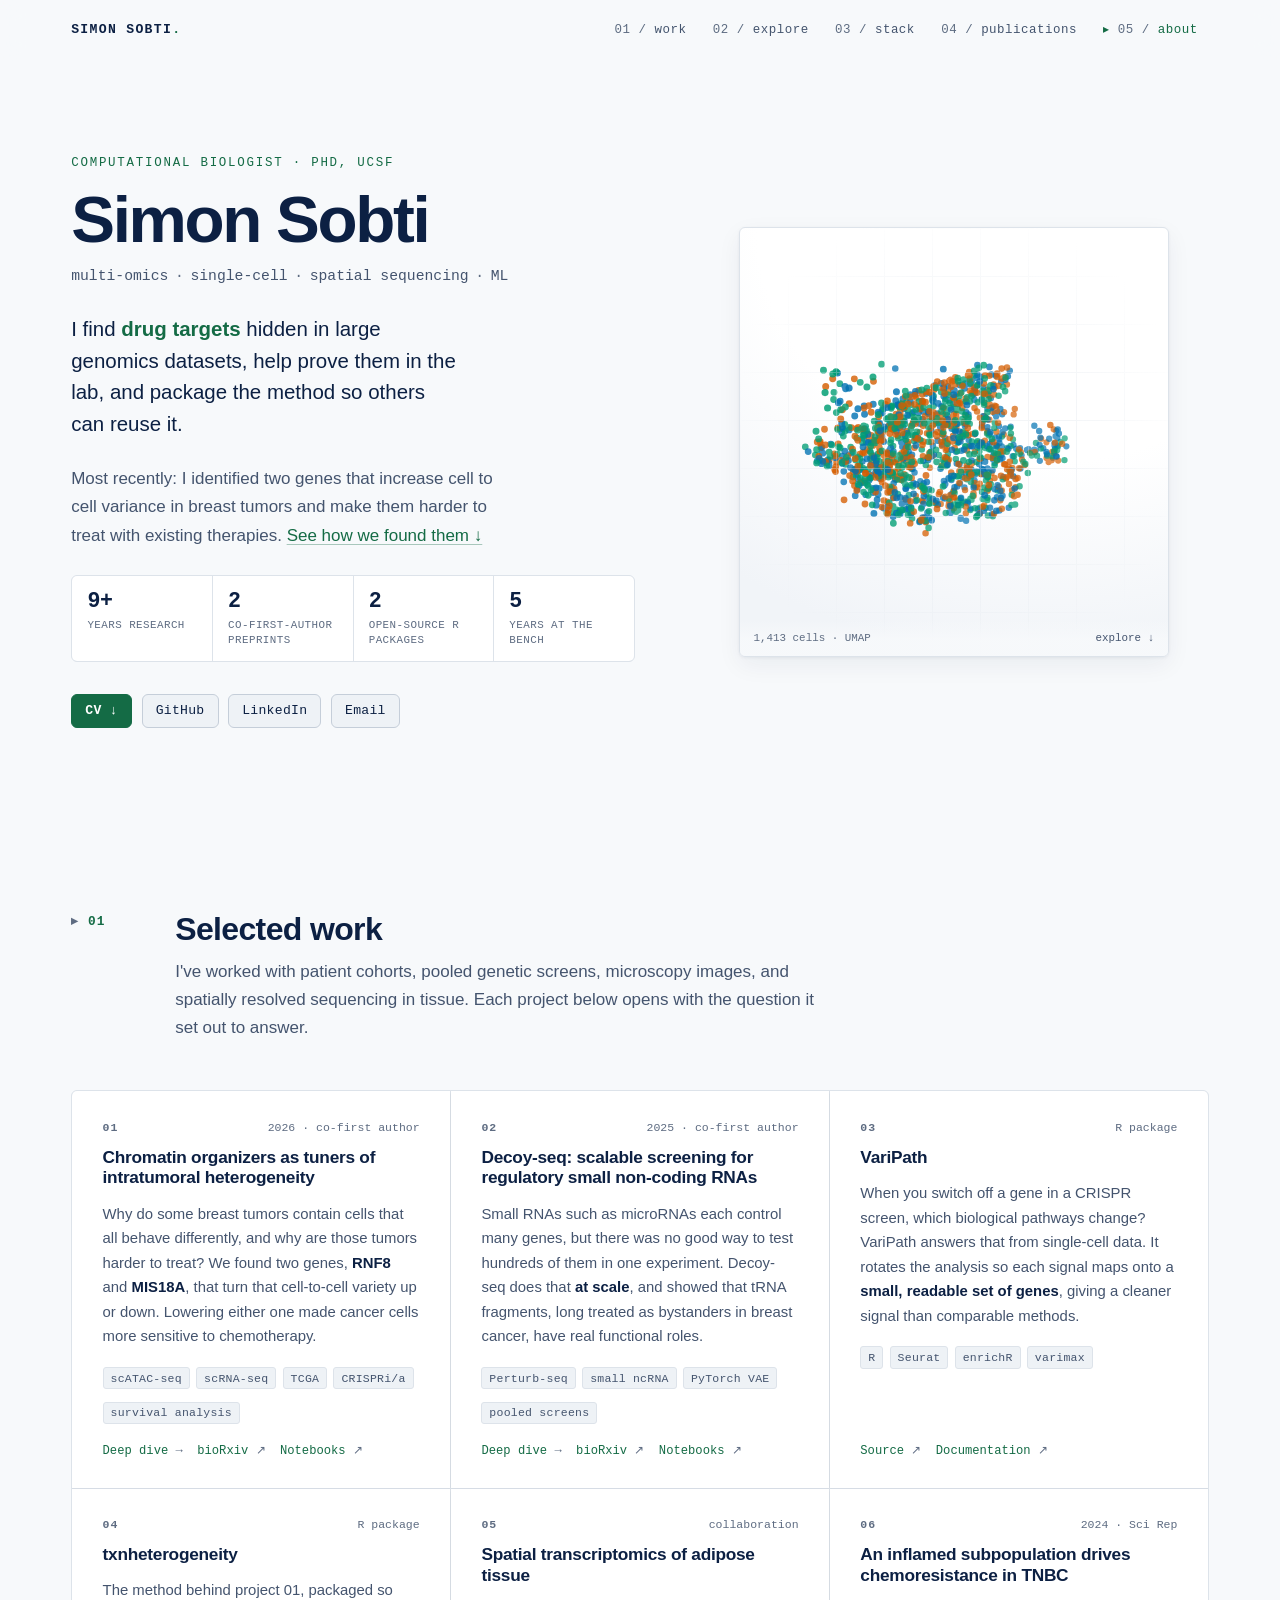
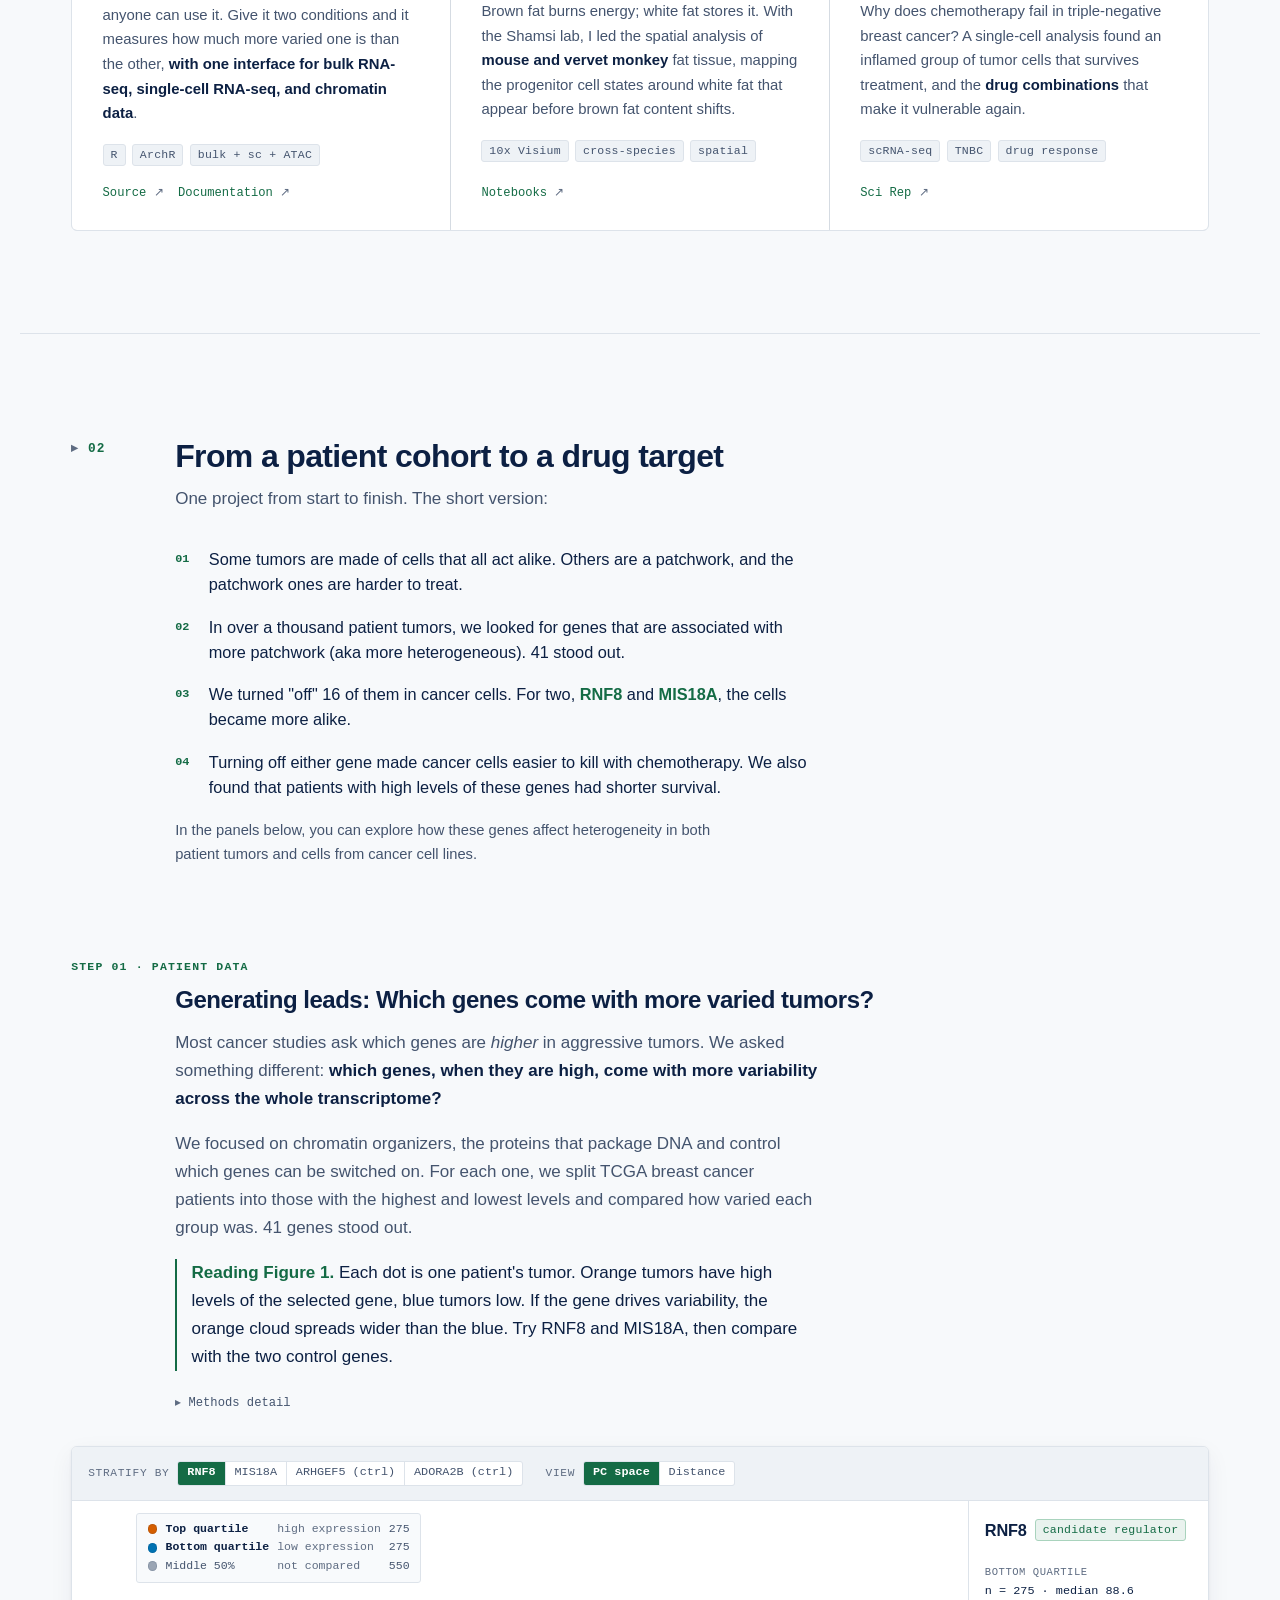
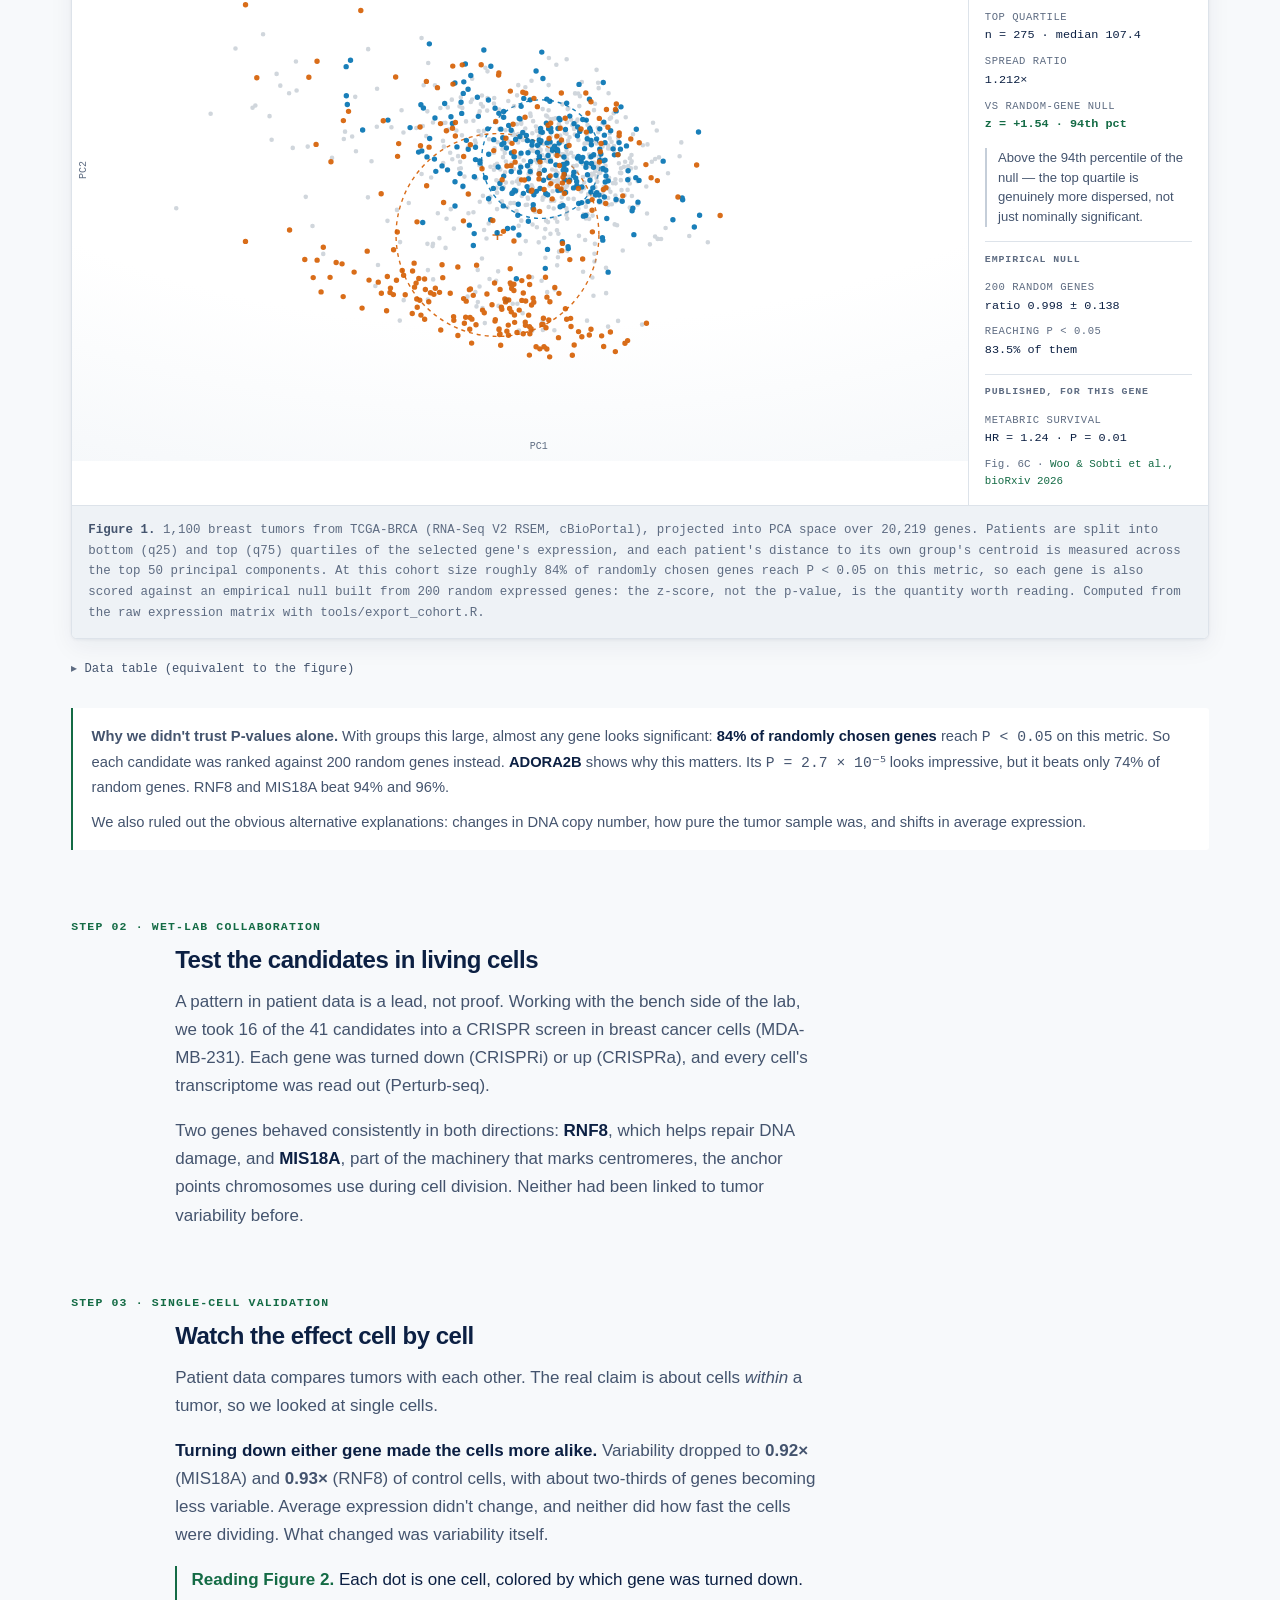
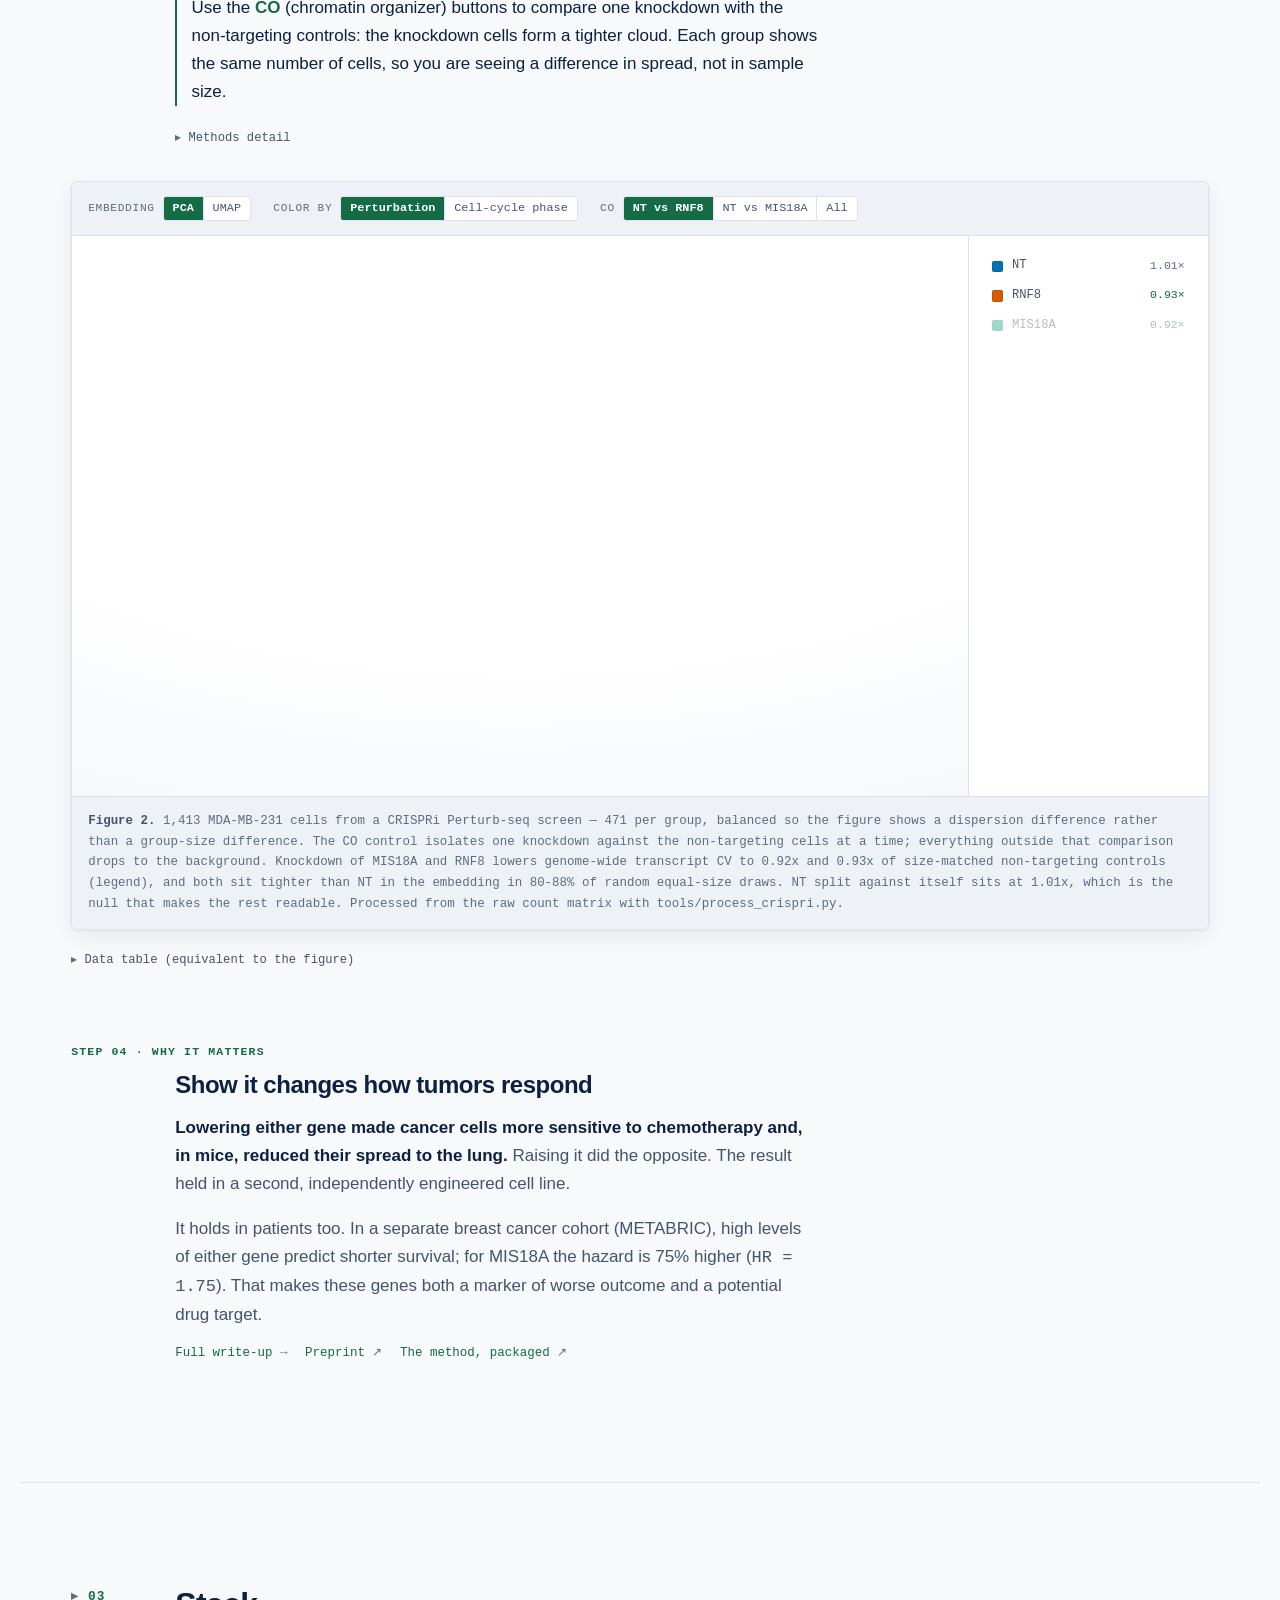
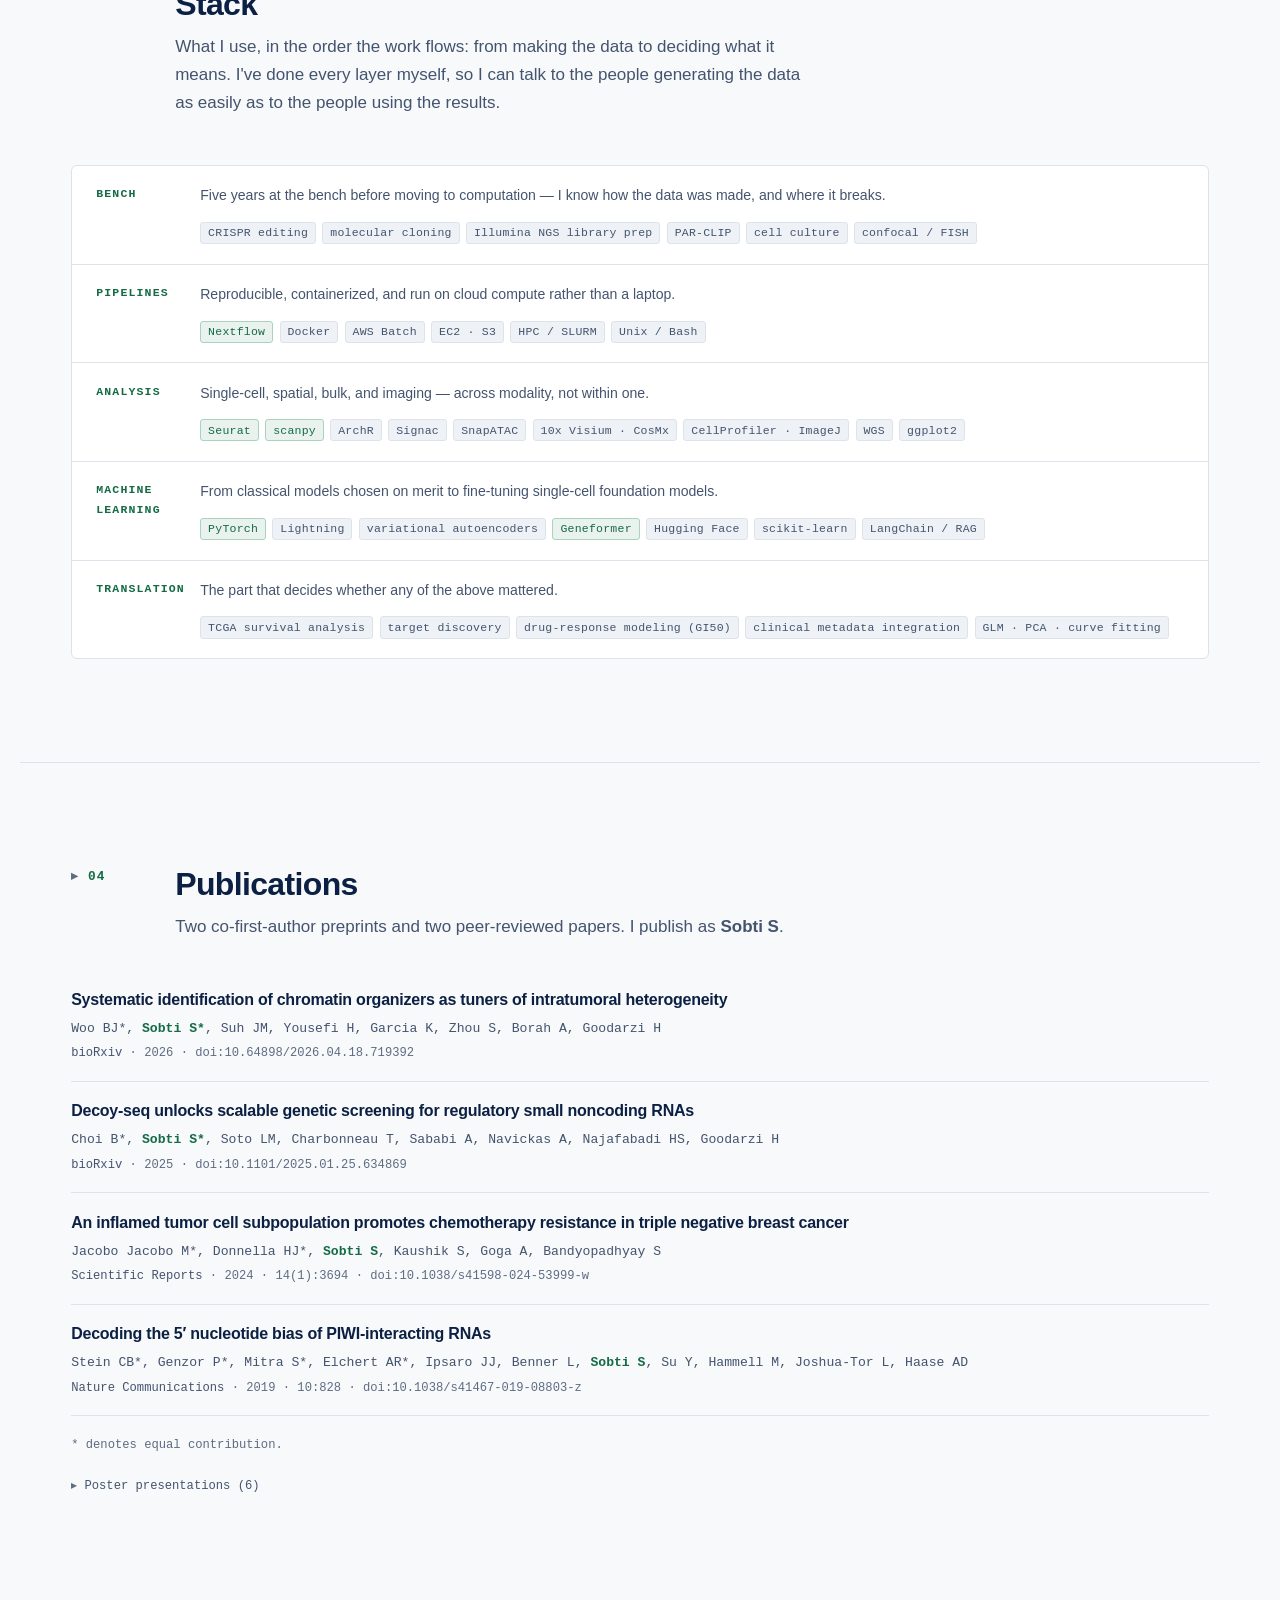
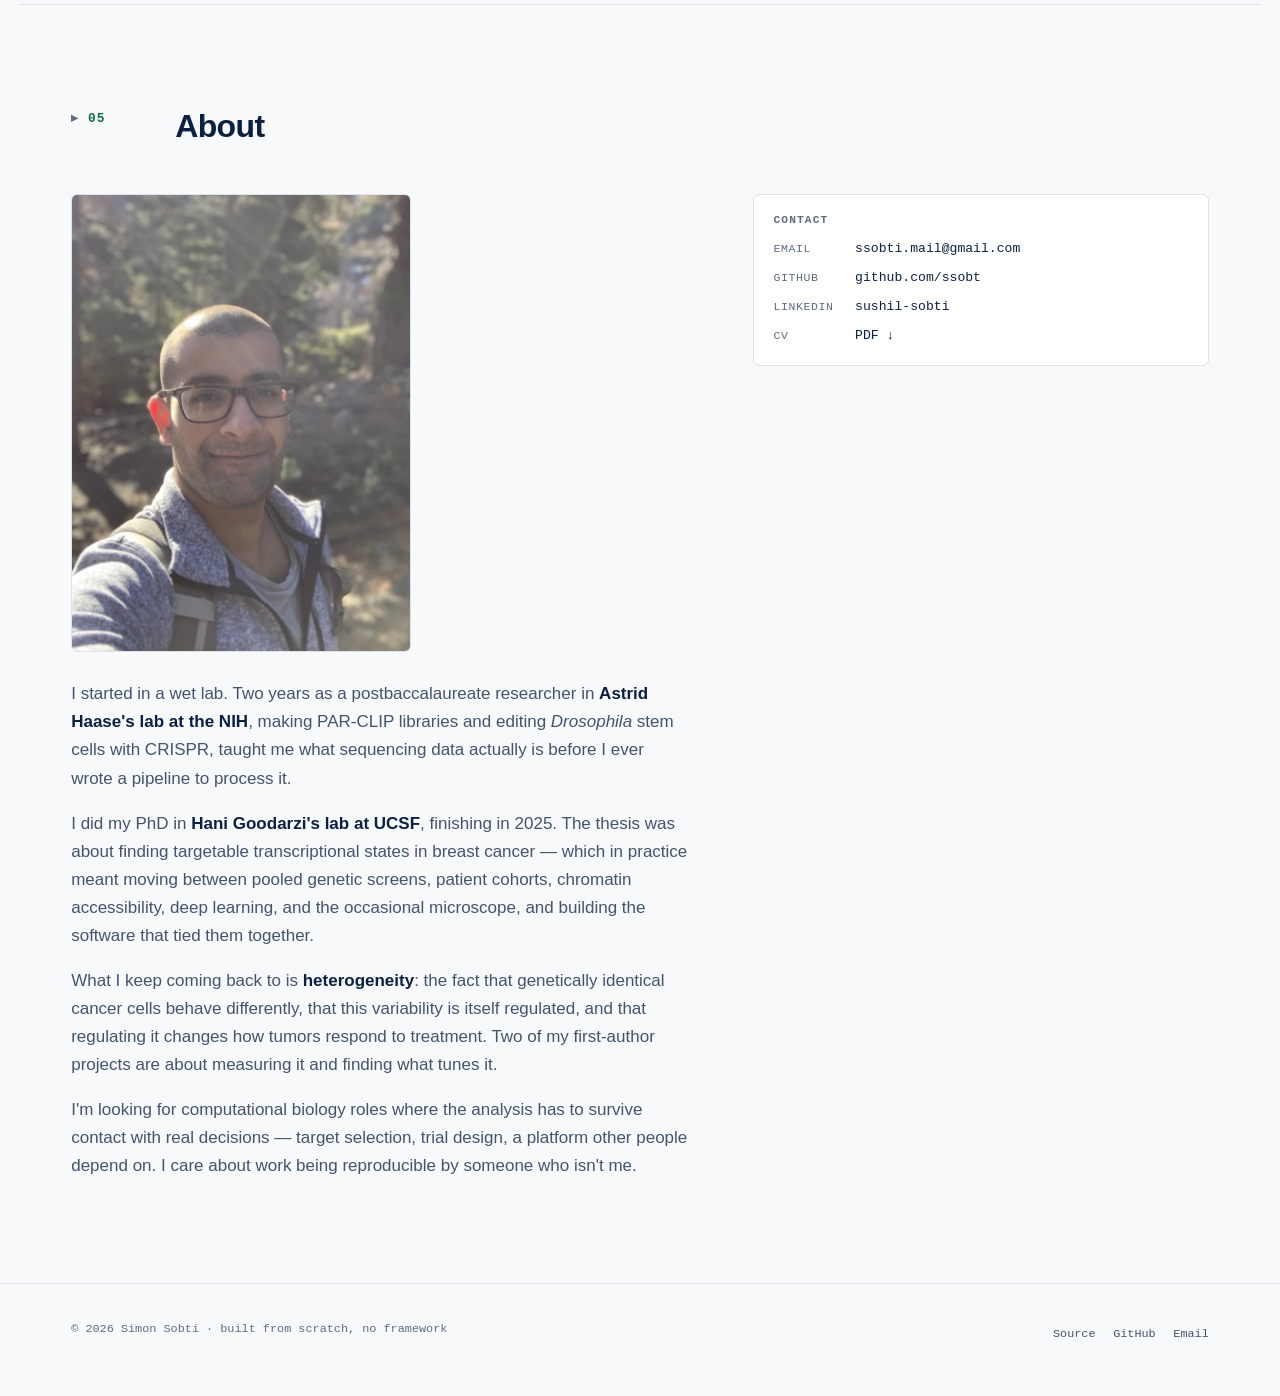
==== commit 61cced05: "Copy edits to the hero hook and the short version Co-Authored-By: Claude Opus 5.5 <noreply@anthropic" ====
--- a/index.html
+++ b/index.html
@@ -53,8 +53,7 @@
           help prove them in the lab, and package the method so others can reuse it.
         </p>
         <p class="hero__hook">
-          Most recently: two genes that make breast tumors more varied from cell to
-          cell, and harder to treat. <a href="#explore">See how we found them ↓</a>
+          Most recently: I identified two genes that increase cell to cell variance in breast tumors and make them harder to treat with existing therapies. <a href="#explore">See how we found them ↓</a>
         </p>
 
         <div class="stats" role="list">
@@ -274,16 +273,16 @@
       <ol class="tldr">
         <li><span>Some tumors are made of cells that all act alike. Others are a
           patchwork, and the patchwork ones are harder to treat.</span></li>
-        <li><span>In over a thousand patient tumors, we looked for genes that come with
-          more patchwork. 41 stood out.</span></li>
-        <li><span>We turned 16 of them down in cancer cells. For two,
+        <li><span>In over a thousand patient tumors, we looked for genes that are associated with
+          more patchwork (aka more heterogeneous). 41 stood out.</span></li>
+        <li><span>We turned "off" 16 of them in cancer cells. For two,
           <strong>RNF8</strong> and <strong>MIS18A</strong>, the cells became more
           alike.</span></li>
-        <li><span>Lowering either gene made cancer cells easier to kill with chemotherapy.
-          In patients, high levels predict shorter survival.</span></li>
+        <li><span>Turning off either gene made cancer cells easier to kill with chemotherapy.
+          We also found that patients with high levels of these genes had shorter survival.</span></li>
       </ol>
       <p class="section__lede section__lede--after">
-        Both figures below are interactive and computed from the real data.
+        In the panels below, you can explore how these genes affect heterogeneity in both patient tumors and cells from cancer cell lines.
       </p>
     </div>
 
@@ -292,7 +291,7 @@
       <!-- ---------- step 1 ---------- -->
       <div class="step reveal">
         <p class="step__label">Step 01 · Patient data</p>
-        <h3 class="step__title">Which genes come with more varied tumors?</h3>
+        <h3 class="step__title">Generating leads: Which genes come with more varied tumors?</h3>
         <div class="step__text">
           <p>
             Most cancer studies ask which genes are <em>higher</em> in aggressive
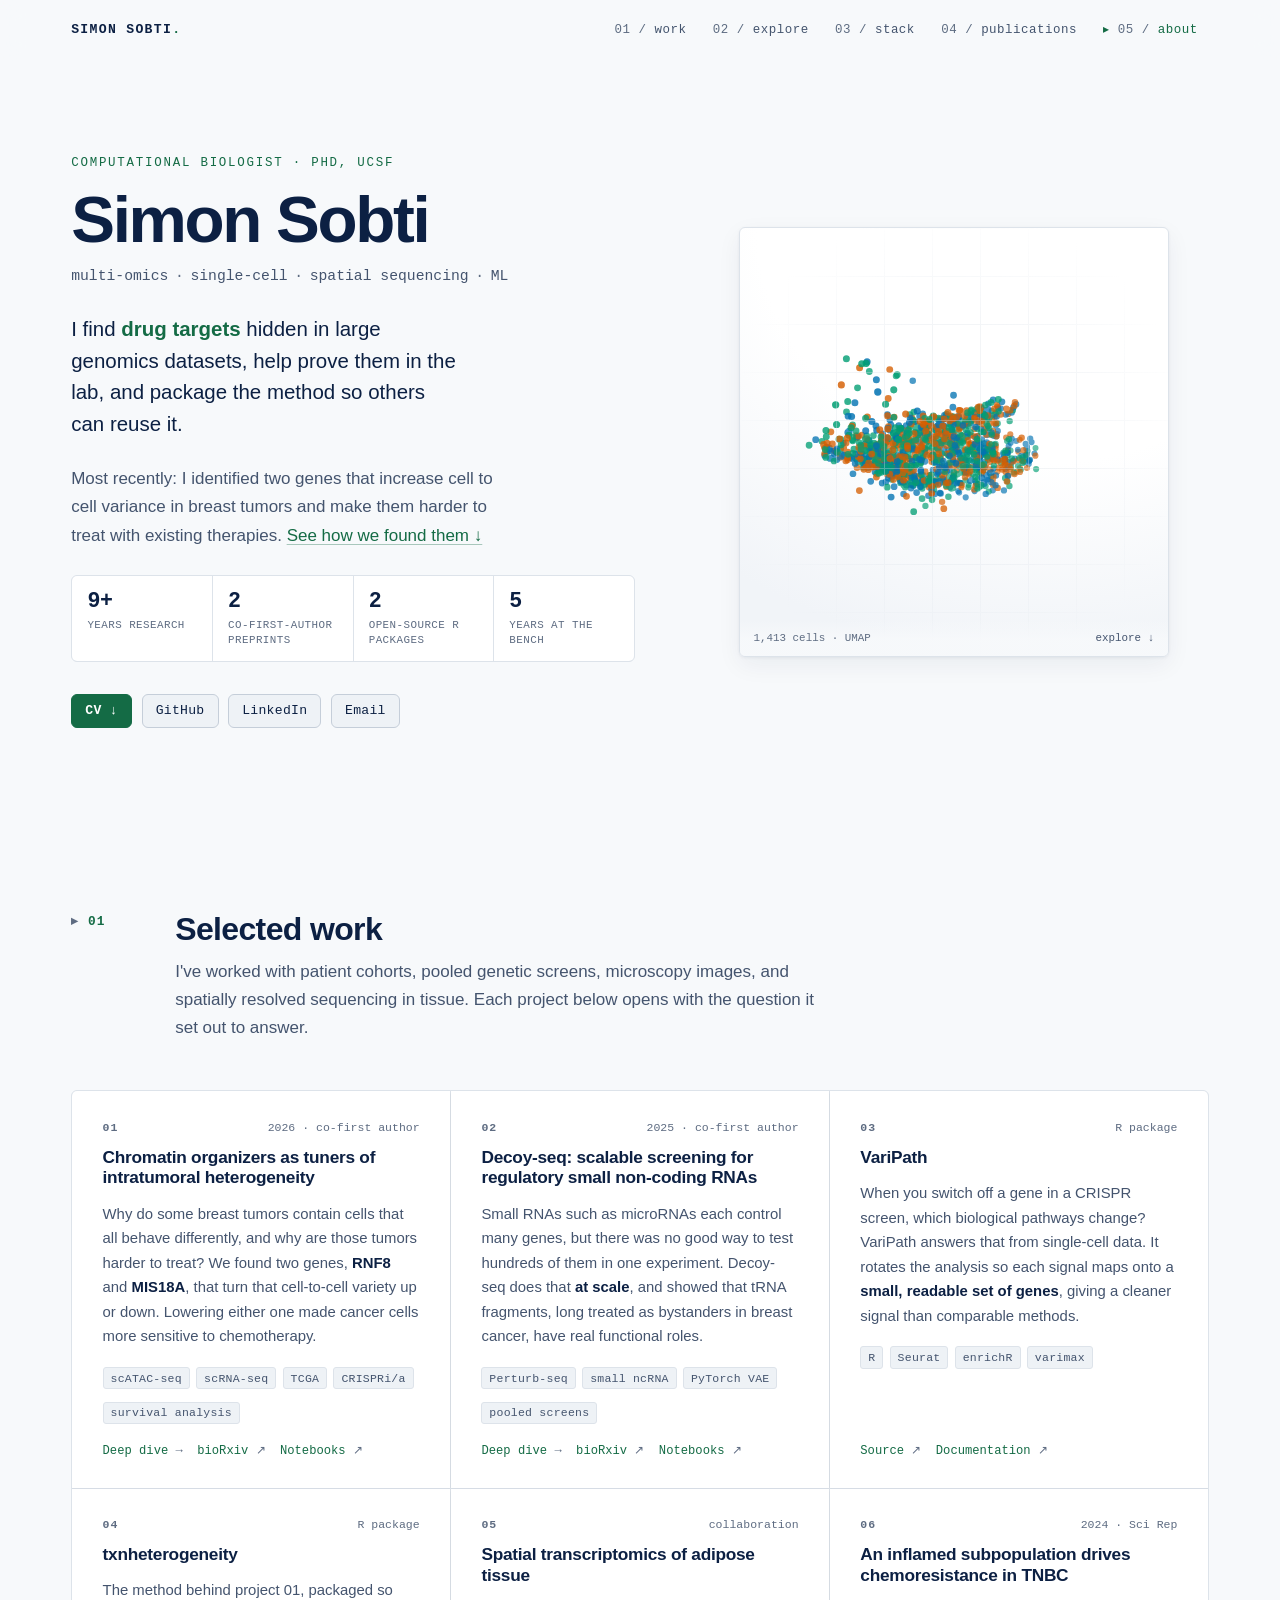
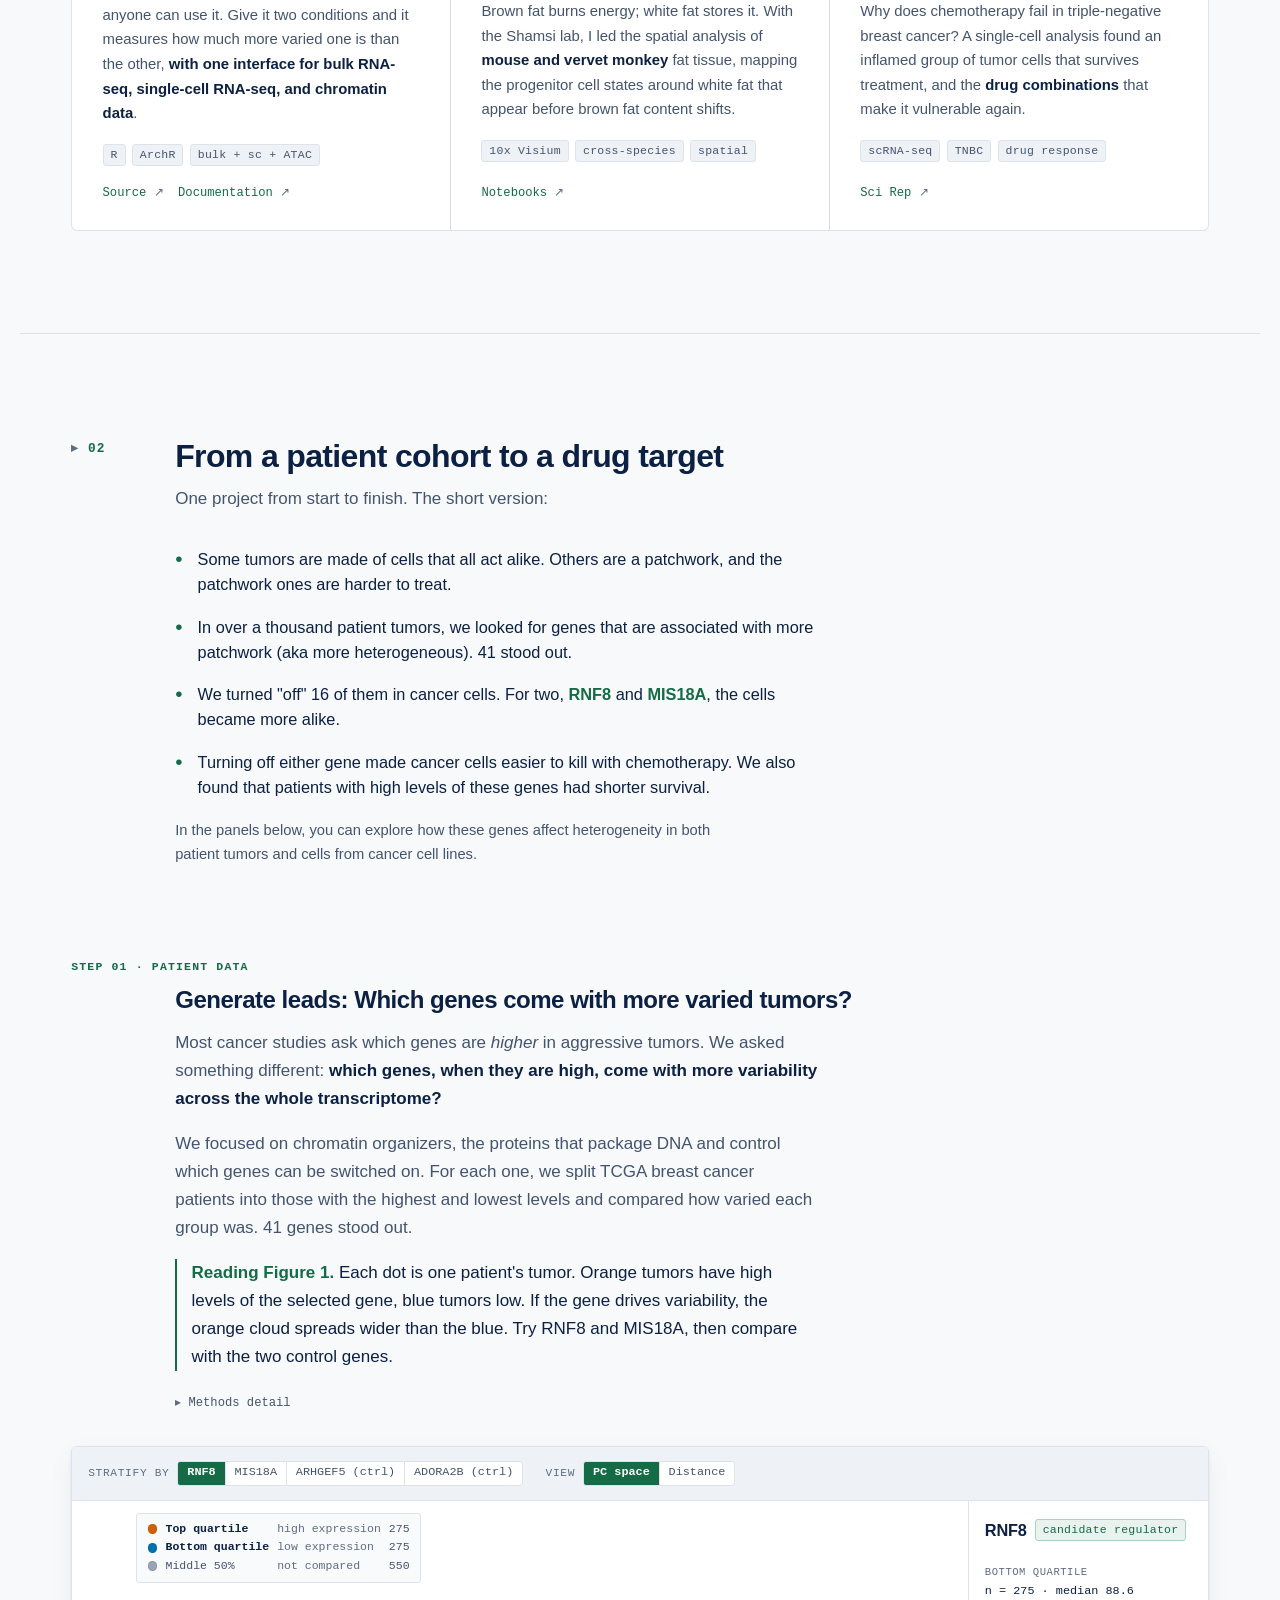
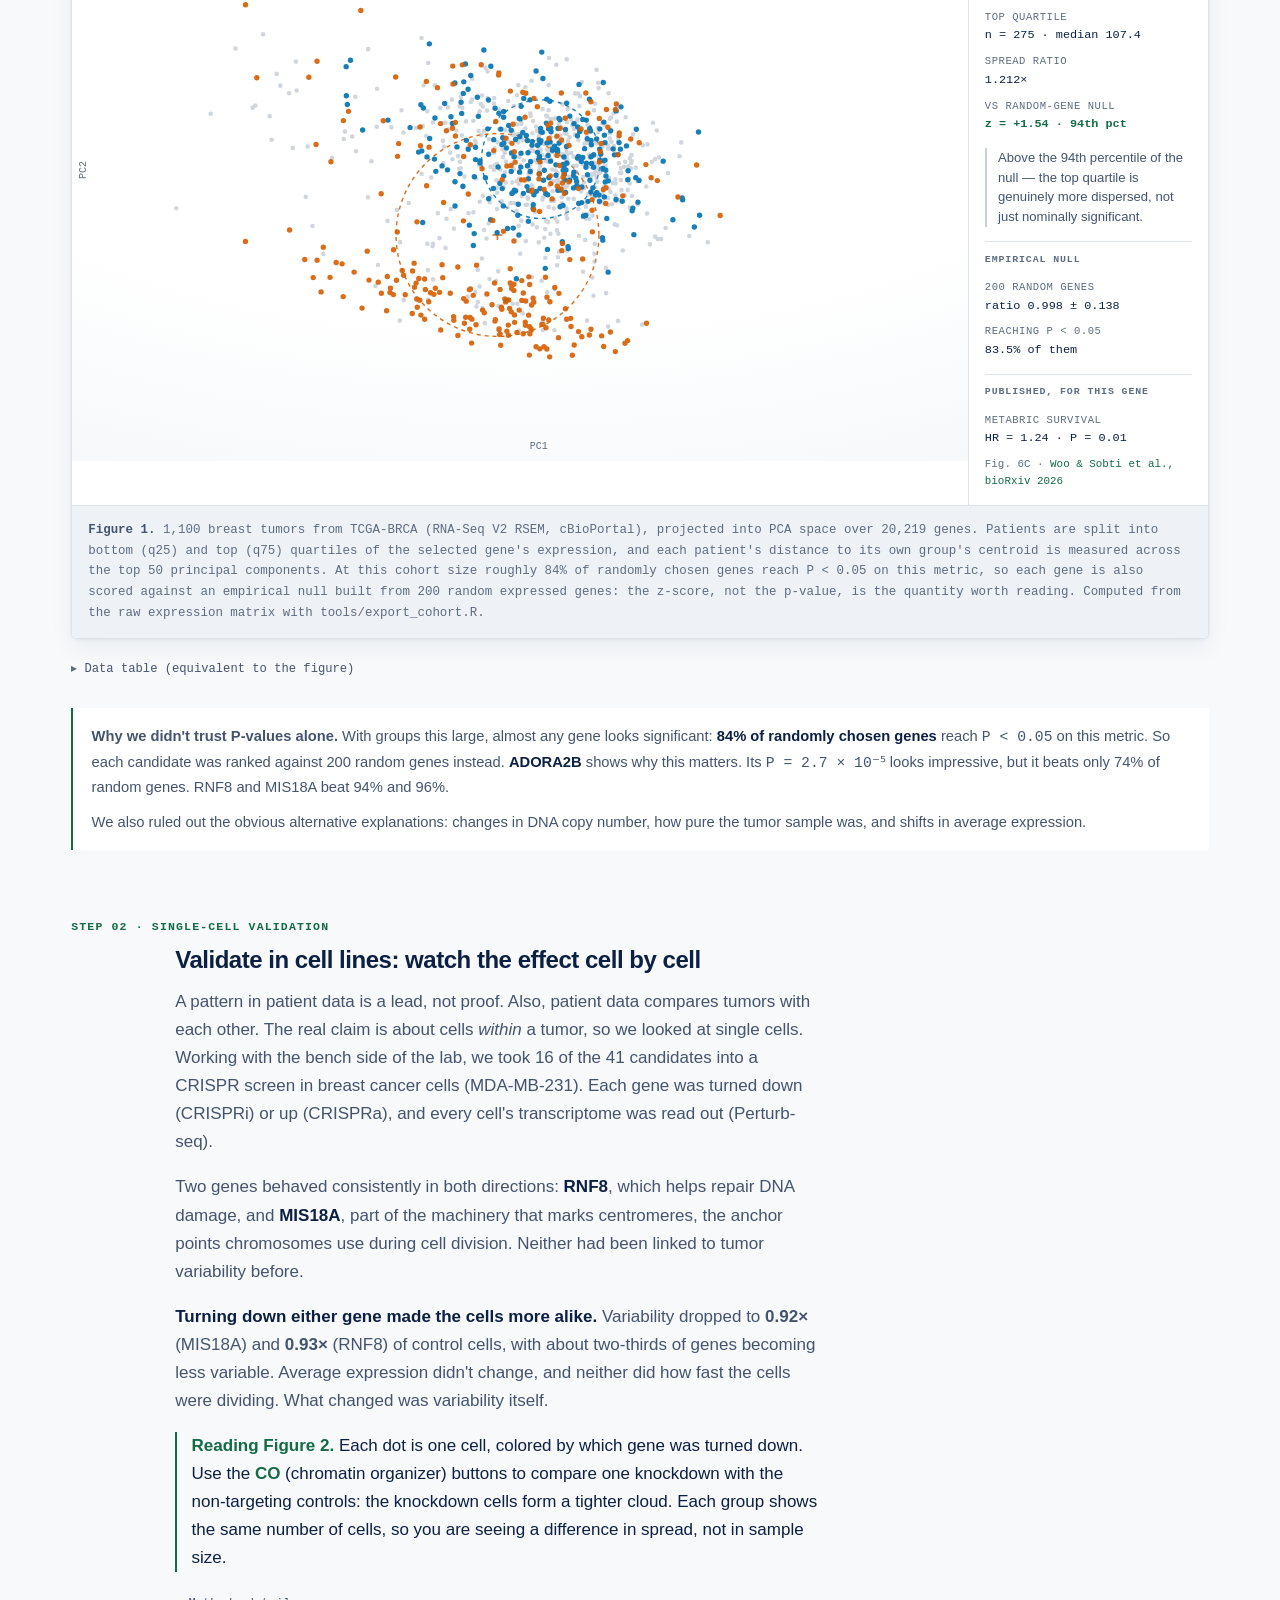
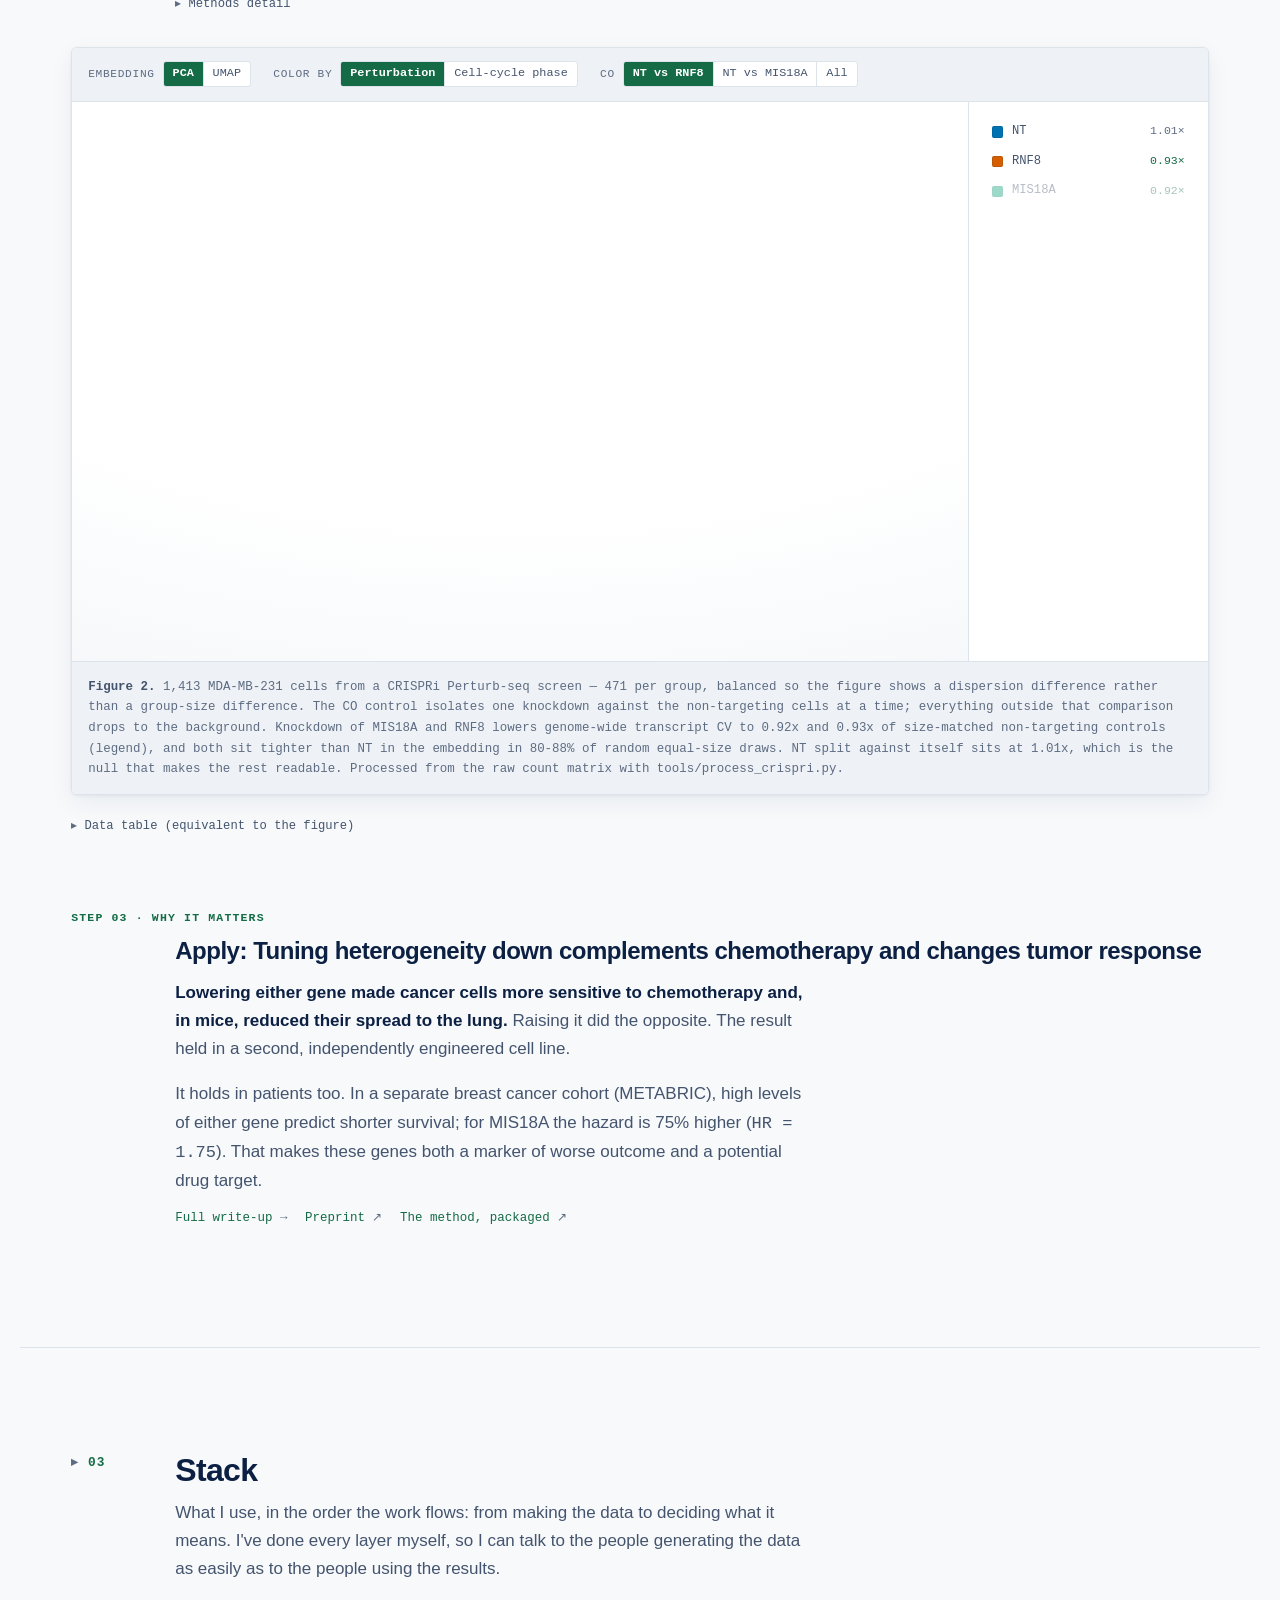
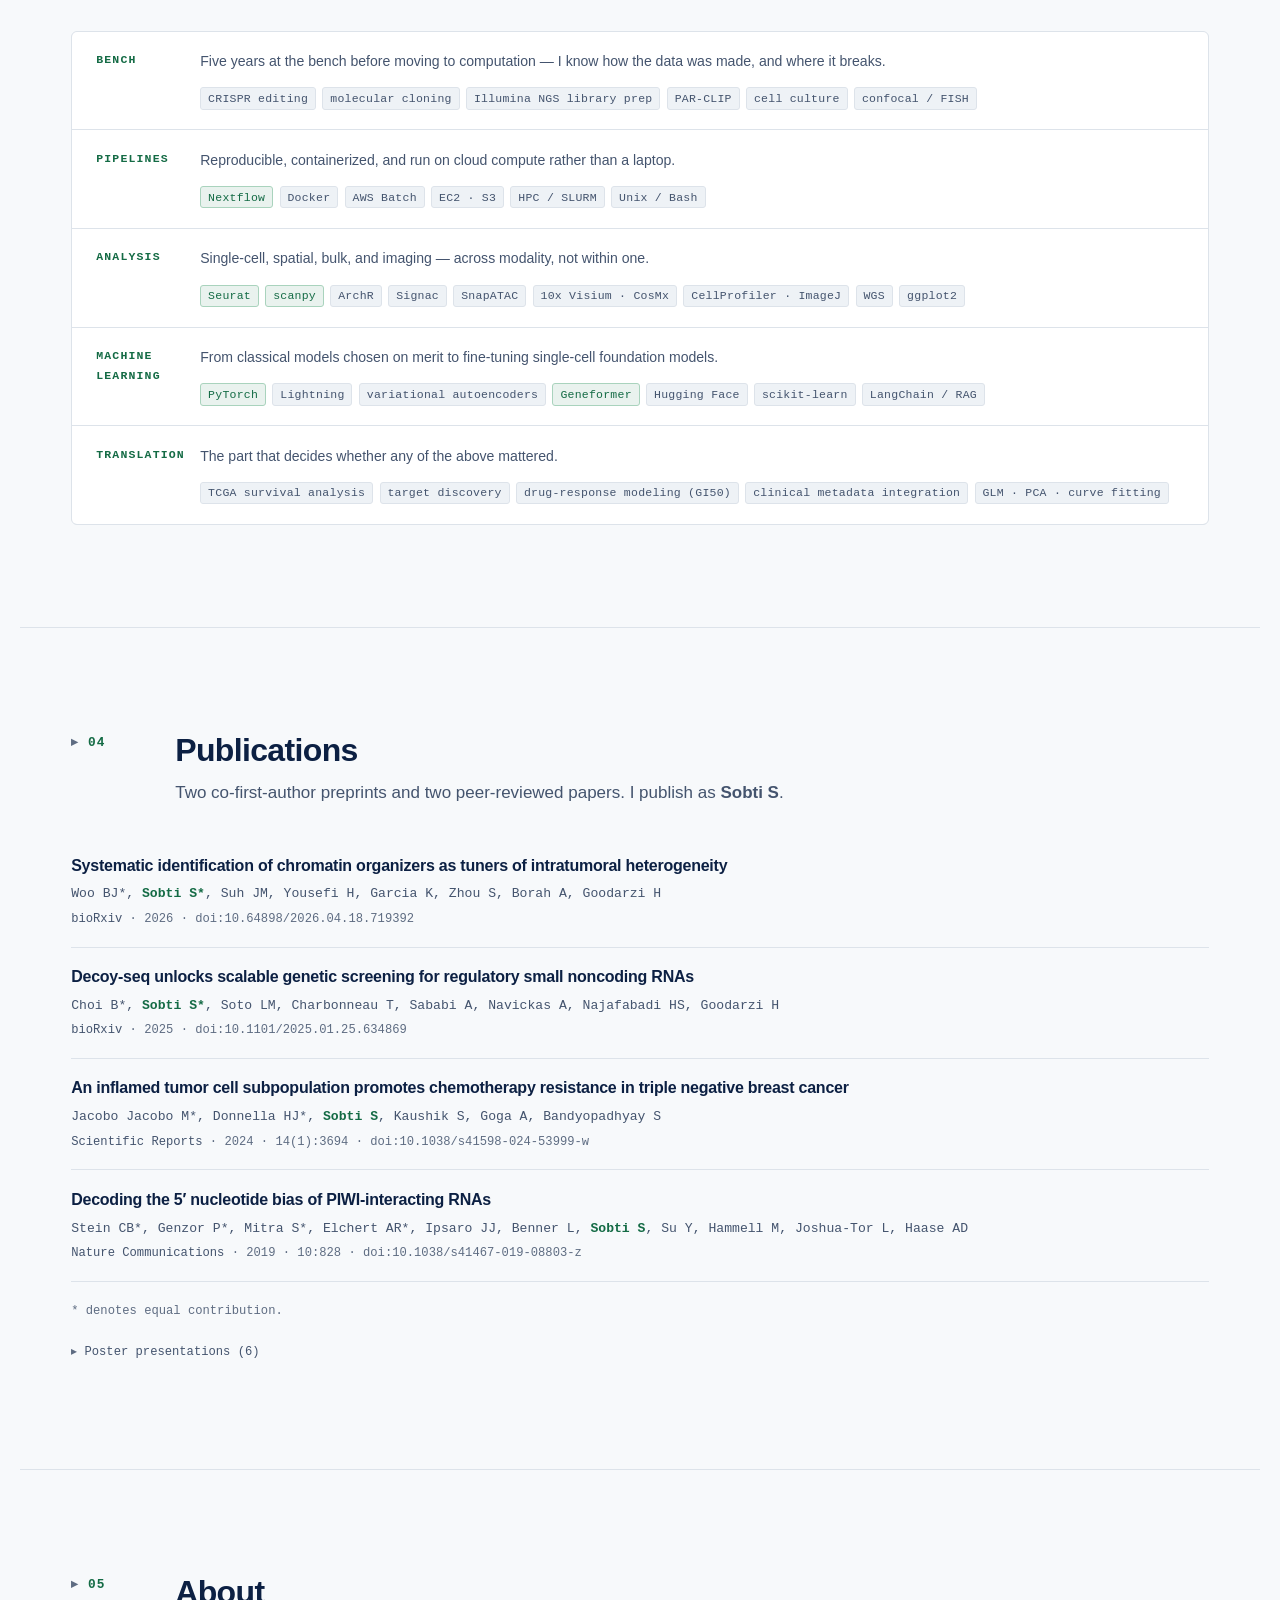
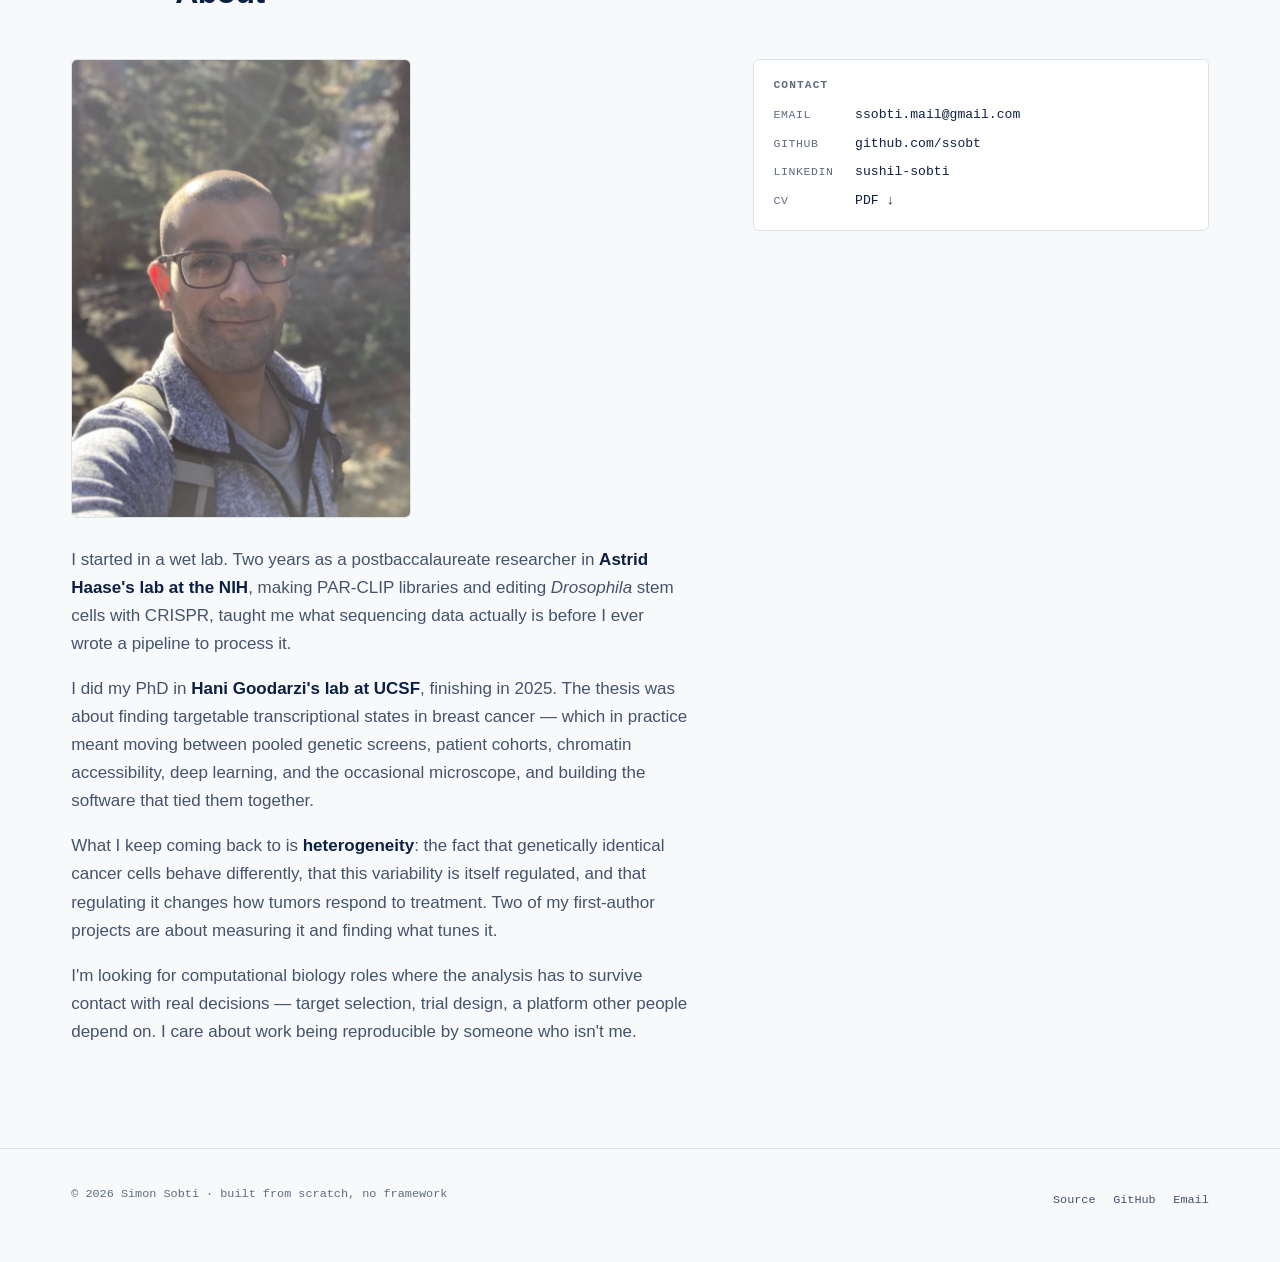
==== commit f02e5f69: "Fold the wet-lab step into single-cell validation; bullet the short version The cohort-to-target arc" ====
--- a/index.html
+++ b/index.html
@@ -16,7 +16,7 @@
 <meta name="twitter:card" content="summary_large_image">
 
 <link rel="icon" href="assets/img/favicon.svg" type="image/svg+xml">
-<link rel="stylesheet" href="assets/css/site.css?v=202610271549">
+<link rel="stylesheet" href="assets/css/site.css?v=202610272350">
 <script>document.documentElement.className = 'js';</script>
 </head>
 <body>
@@ -270,7 +270,7 @@
       <p class="section__lede">
         One project from start to finish. The short version:
       </p>
-      <ol class="tldr">
+      <ul class="tldr">
         <li><span>Some tumors are made of cells that all act alike. Others are a
           patchwork, and the patchwork ones are harder to treat.</span></li>
         <li><span>In over a thousand patient tumors, we looked for genes that are associated with
@@ -280,7 +280,7 @@
           alike.</span></li>
         <li><span>Turning off either gene made cancer cells easier to kill with chemotherapy.
           We also found that patients with high levels of these genes had shorter survival.</span></li>
-      </ol>
+      </ul>
       <p class="section__lede section__lede--after">
         In the panels below, you can explore how these genes affect heterogeneity in both patient tumors and cells from cancer cell lines.
       </p>
@@ -291,7 +291,7 @@
       <!-- ---------- step 1 ---------- -->
       <div class="step reveal">
         <p class="step__label">Step 01 · Patient data</p>
-        <h3 class="step__title">Generating leads: Which genes come with more varied tumors?</h3>
+        <h3 class="step__title">Generate leads: Which genes come with more varied tumors?</h3>
         <div class="step__text">
           <p>
             Most cancer studies ask which genes are <em>higher</em> in aggressive
@@ -380,11 +380,12 @@
 
       <!-- ---------- step 2 ---------- -->
       <div class="step reveal">
-        <p class="step__label">Step 02 · Wet-lab collaboration</p>
-        <h3 class="step__title">Test the candidates in living cells</h3>
+        <p class="step__label">Step 02 · Single-cell validation</p>
+        <h3 class="step__title">Validate in cell lines: watch the effect cell by cell</h3>
         <div class="step__text">
           <p>
-            A pattern in patient data is a lead, not proof. Working with the bench side
+            A pattern in patient data is a lead, not proof. Also, patient data compares tumors with each other. The real claim is about cells
+            <em>within</em> a tumor, so we looked at single cells. Working with the bench side
             of the lab, we took 16 of the 41 candidates into a CRISPR screen in breast
             cancer cells (MDA-MB-231). Each gene was turned down (CRISPRi) or up
             (CRISPRa), and every cell's transcriptome was read out (Perturb-seq).
@@ -394,18 +395,6 @@
             which helps repair DNA damage, and <strong>MIS18A</strong>, part of the
             machinery that marks centromeres, the anchor points chromosomes use during
             cell division. Neither had been linked to tumor variability before.
-          </p>
-        </div>
-      </div>
-
-      <!-- ---------- step 3 ---------- -->
-      <div class="step reveal">
-        <p class="step__label">Step 03 · Single-cell validation</p>
-        <h3 class="step__title">Watch the effect cell by cell</h3>
-        <div class="step__text">
-          <p>
-            Patient data compares tumors with each other. The real claim is about cells
-            <em>within</em> a tumor, so we looked at single cells.
           </p>
           <p>
             <strong>Turning down either gene made the cells more alike.</strong>
@@ -493,10 +482,10 @@
         </details>
       </div>
 
-      <!-- ---------- step 4 ---------- -->
+      <!-- ---------- step 3 ---------- -->
       <div class="step reveal">
-        <p class="step__label">Step 04 · Why it matters</p>
-        <h3 class="step__title">Show it changes how tumors respond</h3>
+        <p class="step__label">Step 03 · Why it matters</p>
+        <h3 class="step__title">Apply: Tuning heterogeneity down complements chemotherapy and changes tumor response</h3>
         <div class="step__text">
           <p>
             <strong>Lowering either gene made cancer cells more sensitive to
@@ -815,7 +804,7 @@
   </div>
 </footer>
 
-<script type="module" src="assets/js/explorer.js?v=202610271549"></script>
-<script type="module" src="assets/js/site.js?v=202610271549"></script>
+<script type="module" src="assets/js/explorer.js?v=202610272350"></script>
+<script type="module" src="assets/js/site.js?v=202610272350"></script>
 </body>
 </html>
--- a/assets/css/site.css
+++ b/assets/css/site.css
@@ -686,17 +686,16 @@
   grid-column: 2;
   max-width: var(--measure);
   margin: 1.1rem 0 0; padding: 0;
-  list-style: none; counter-reset: tldr;
+  list-style: none;
   display: grid; gap: 0.7rem;
 }
 .tldr li {
-  counter-increment: tldr;
-  display: grid; grid-template-columns: 2.1rem minmax(0, 1fr);
+  display: grid; grid-template-columns: 1.4rem minmax(0, 1fr);
   color: var(--fg); font-size: 1.02rem; line-height: 1.55;
 }
 .tldr li::before {
-  content: counter(tldr, decimal-leading-zero);
-  font: 600 0.74rem/2.1 var(--mono); color: var(--accent);
+  content: "•";
+  font-size: 1.3rem; line-height: 1.2; color: var(--accent);
 }
 .tldr strong { color: var(--accent); font-weight: 600; }
 .section__lede--after { margin-top: 1.1rem; font-size: 0.92rem; }
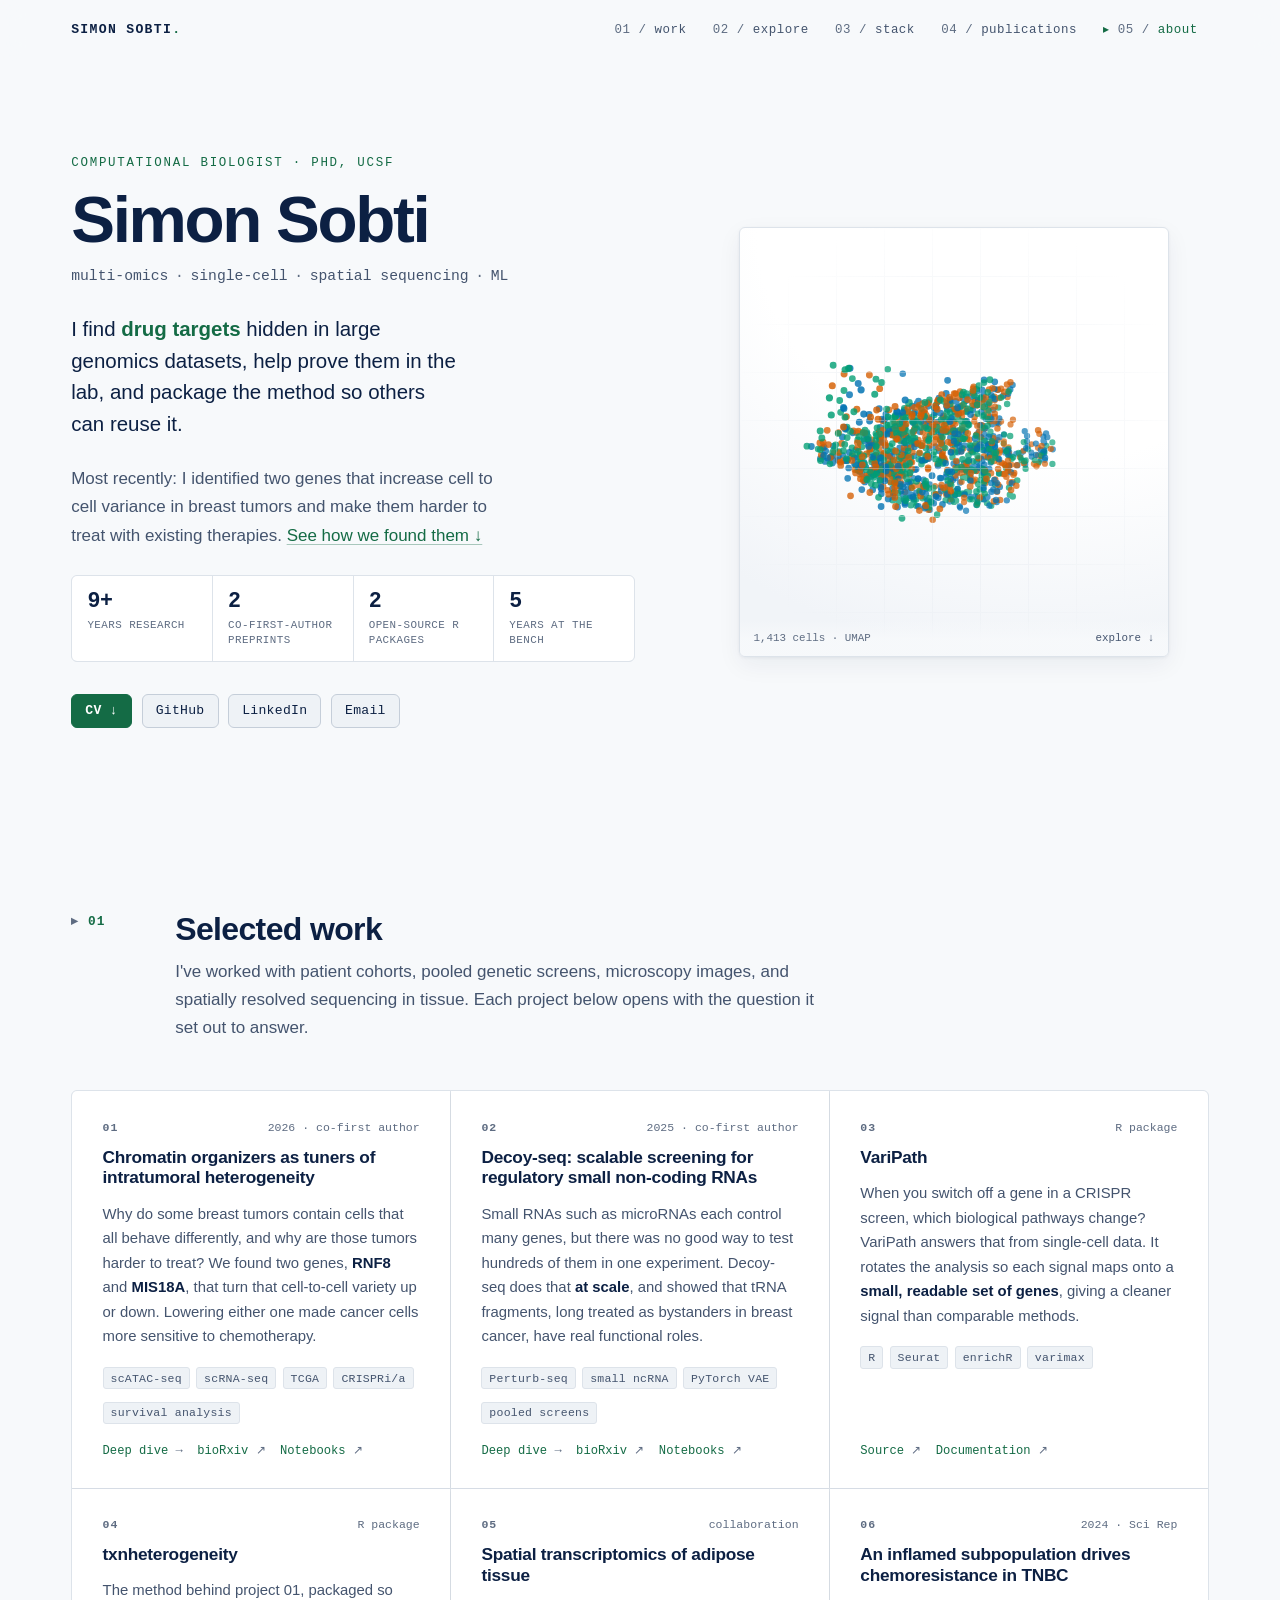
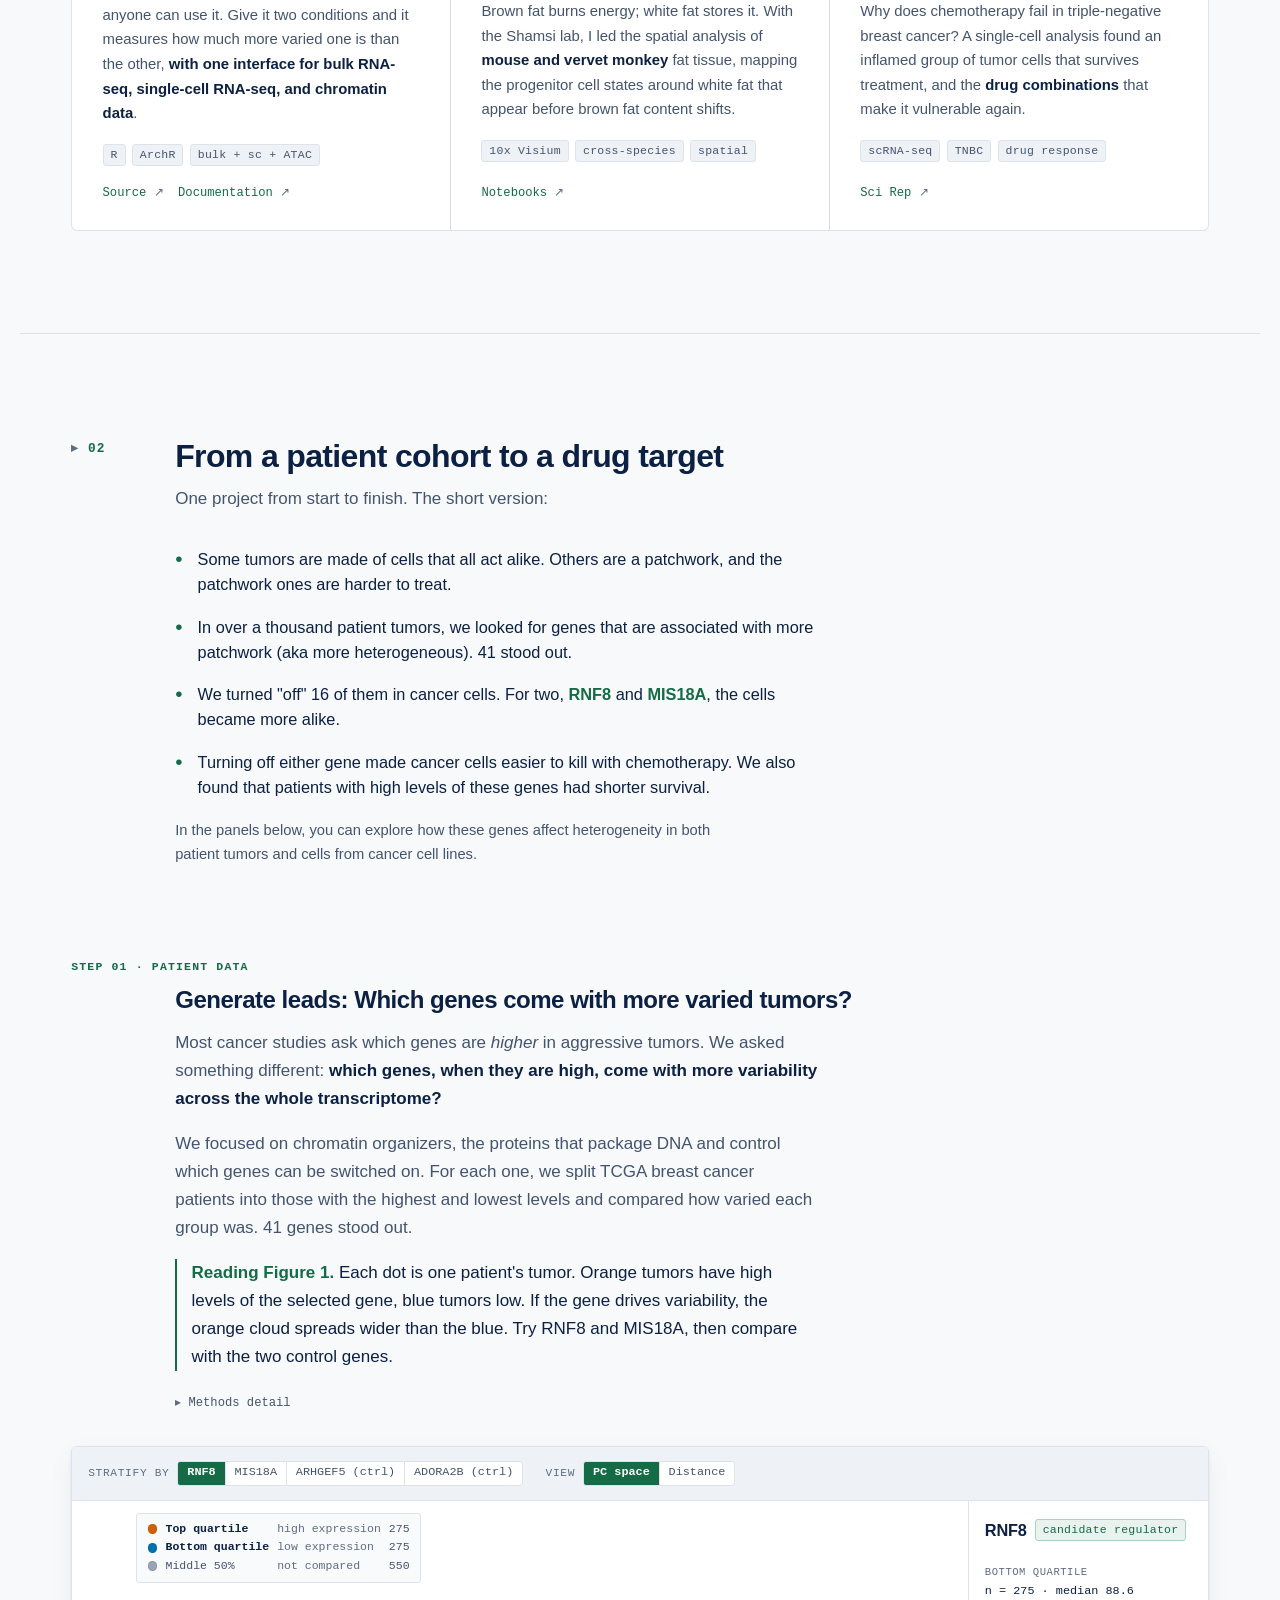
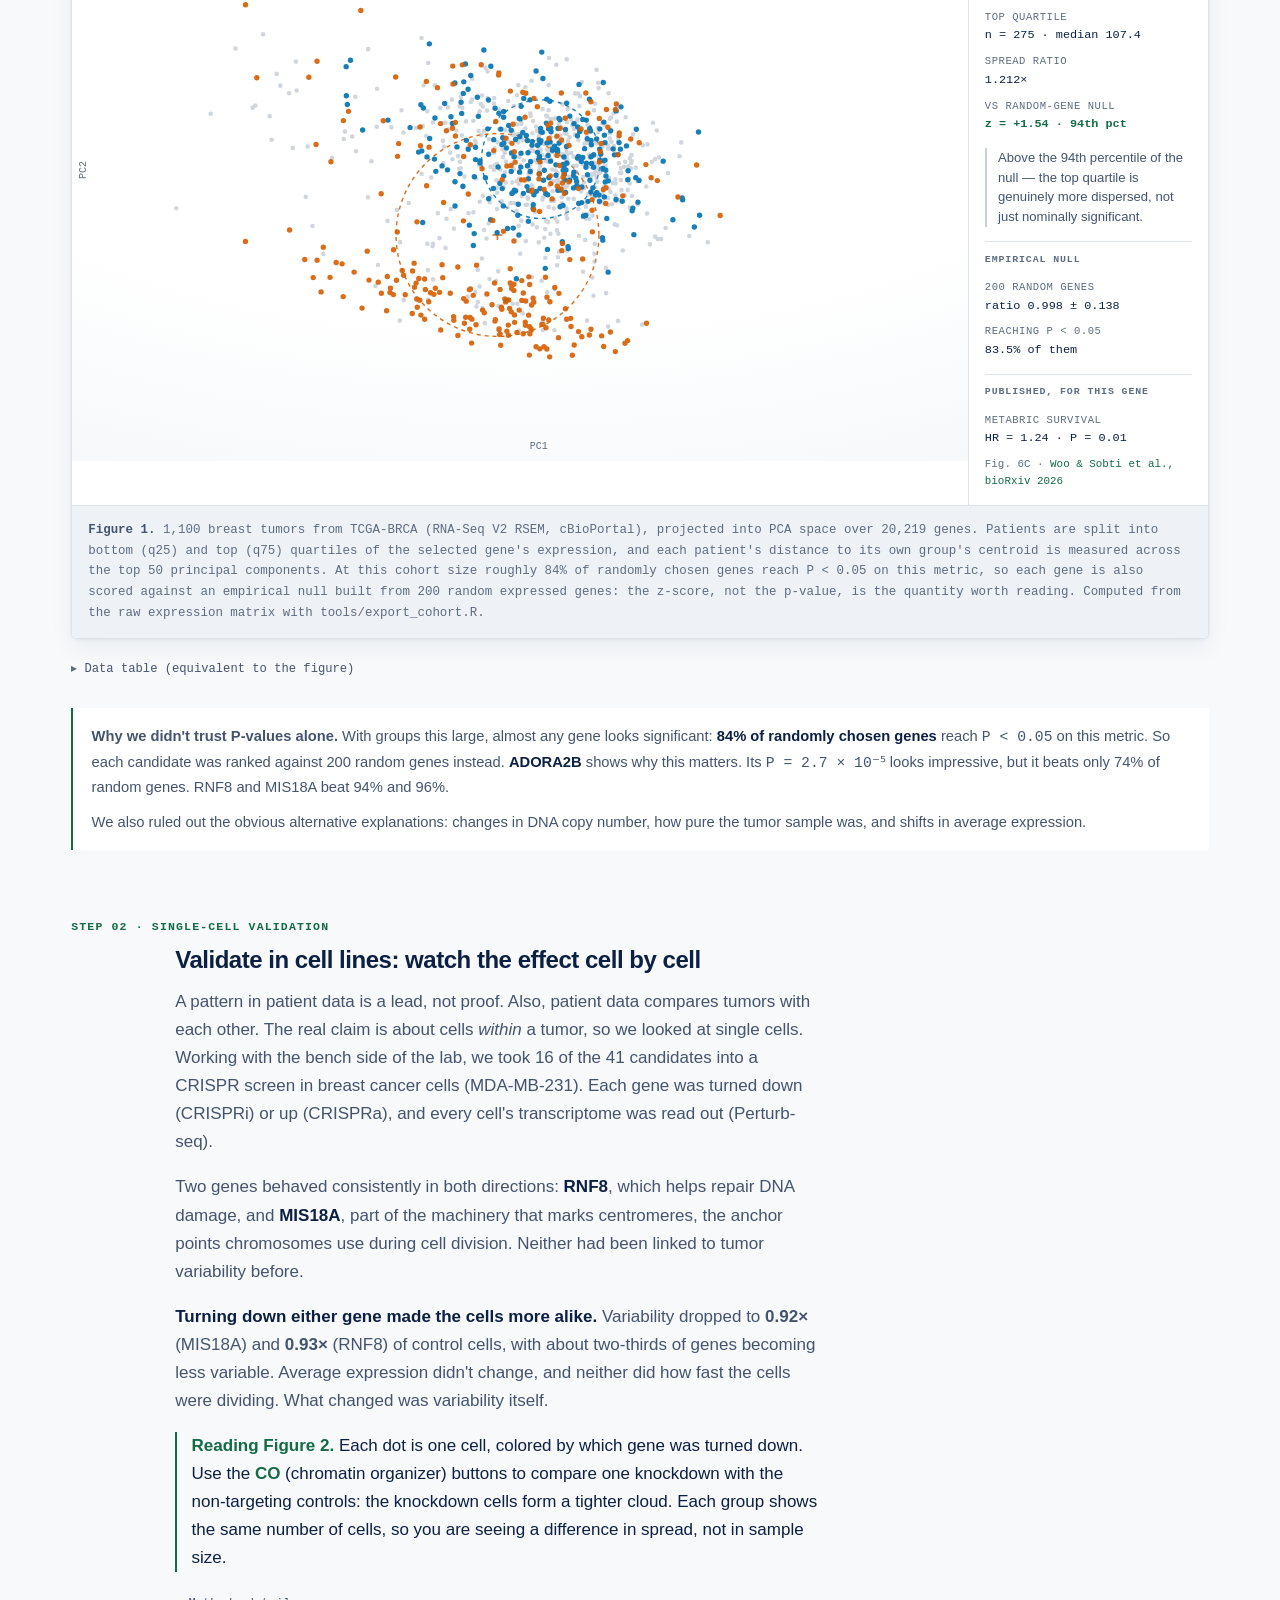
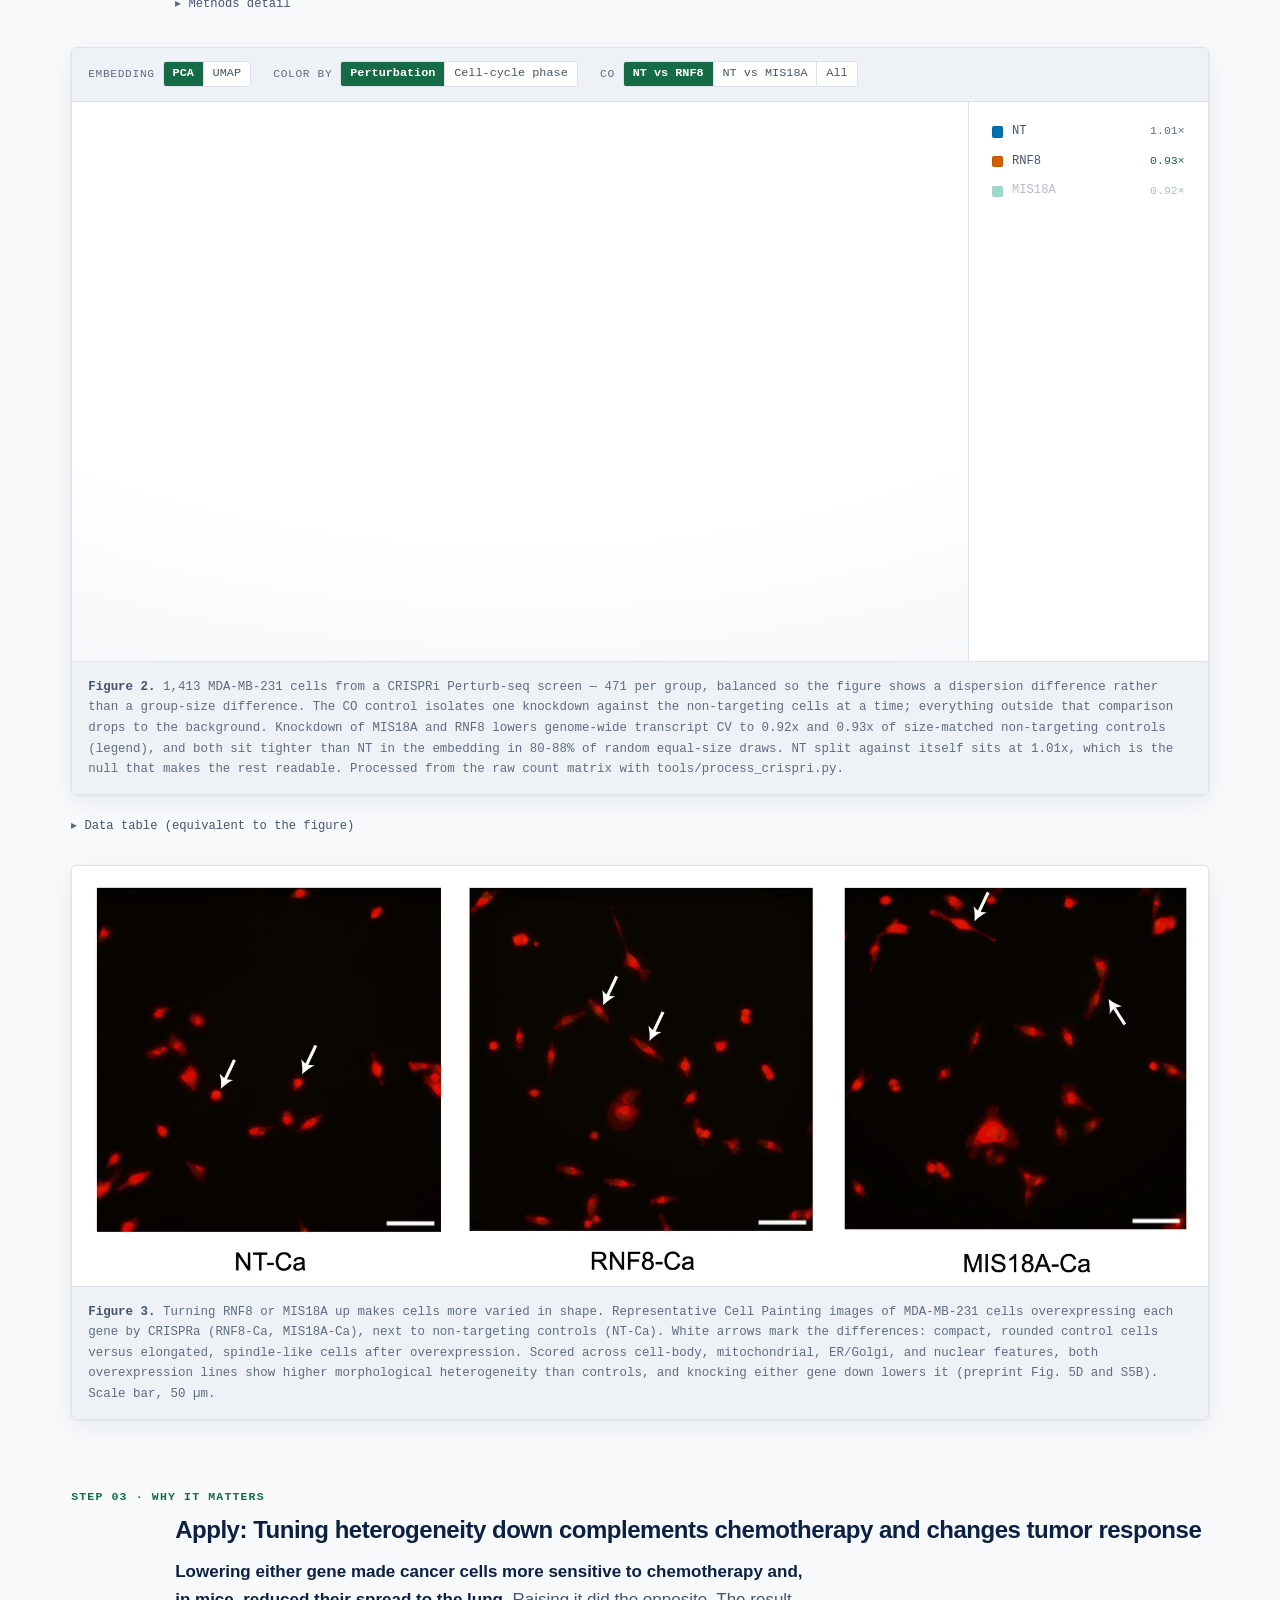
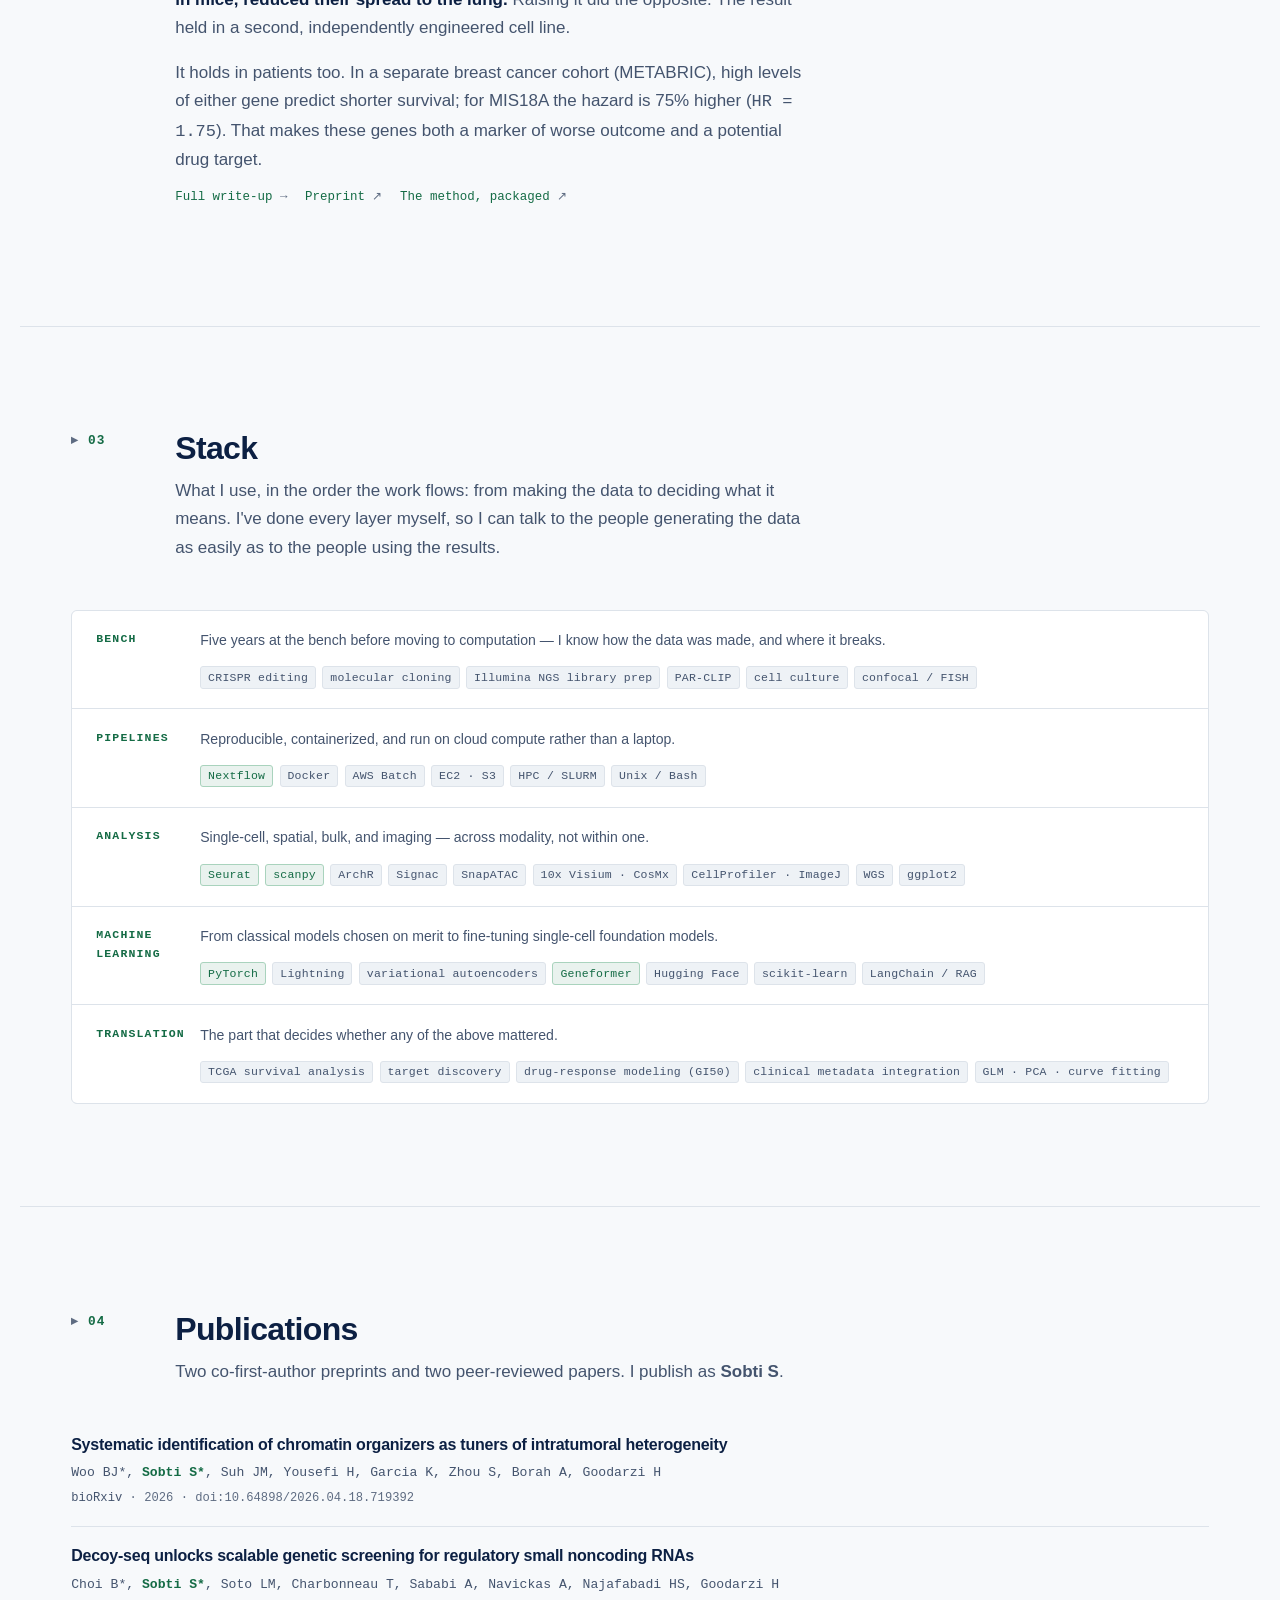
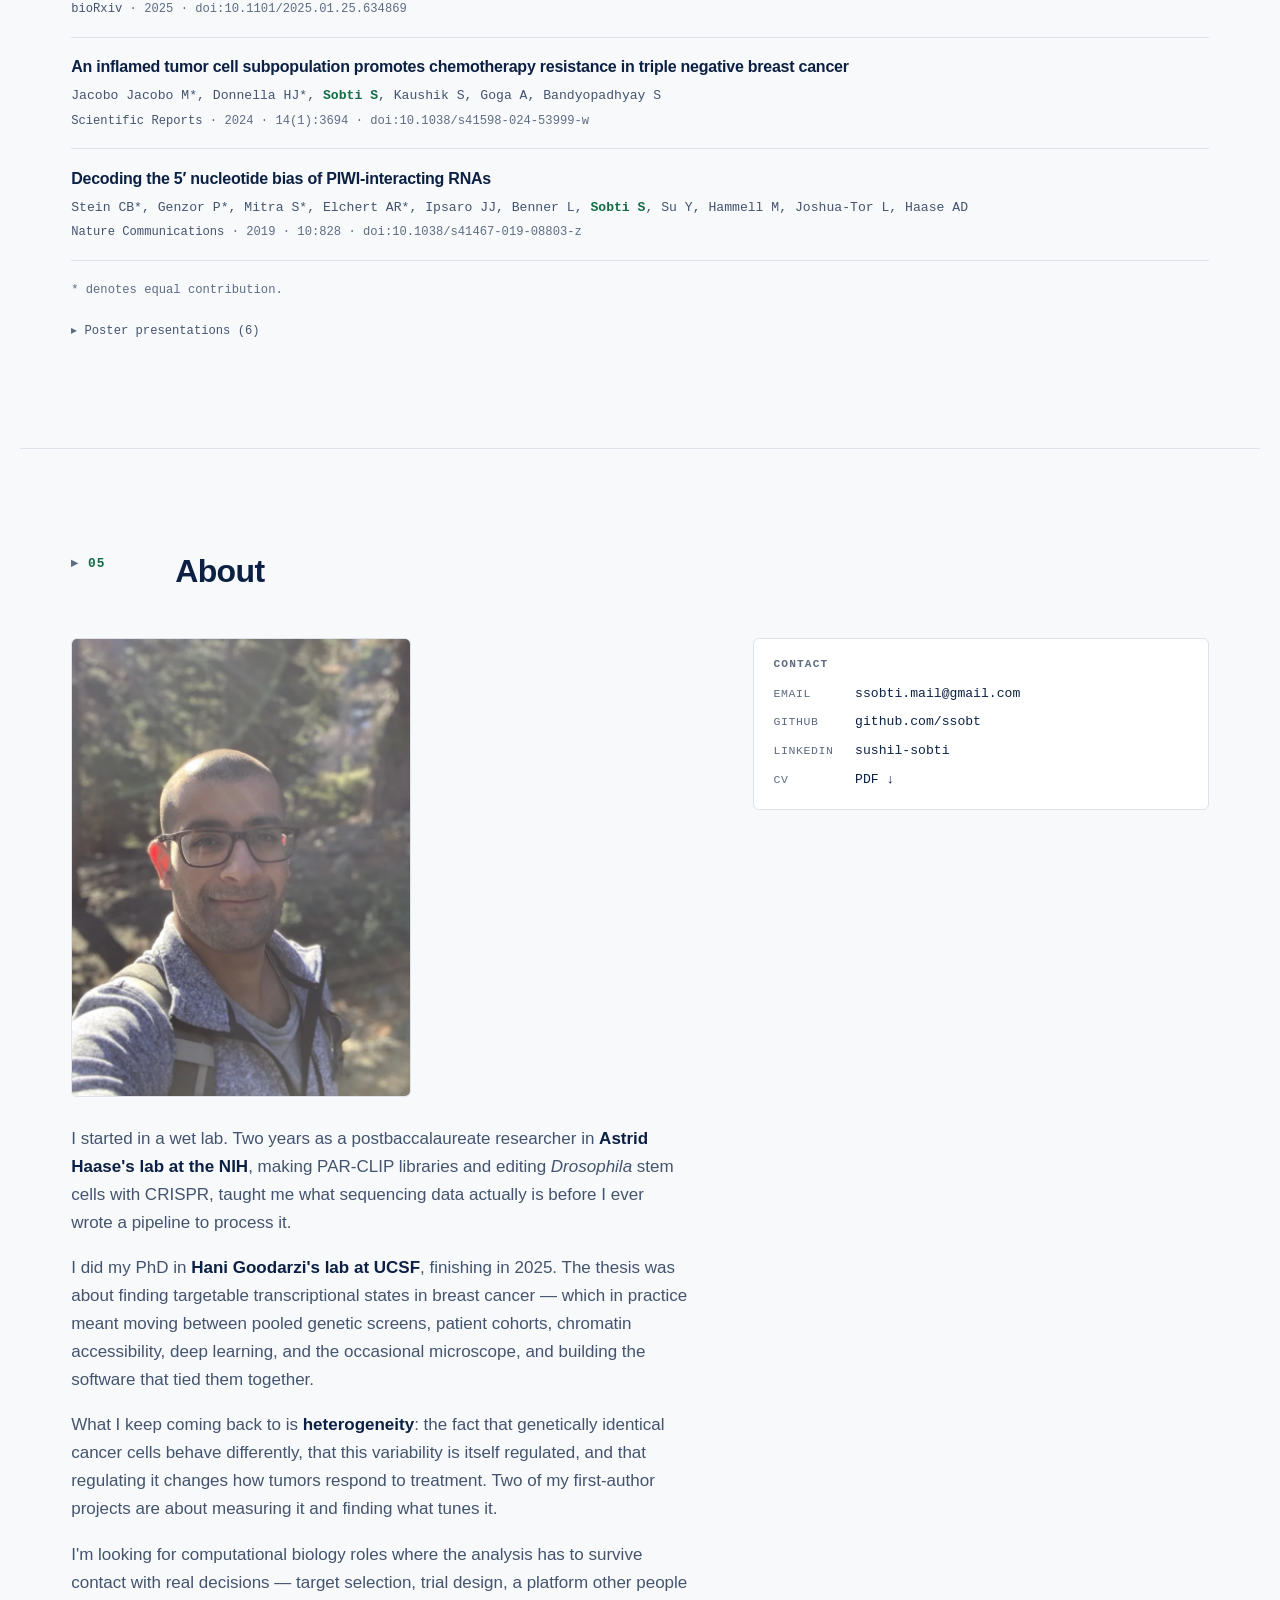
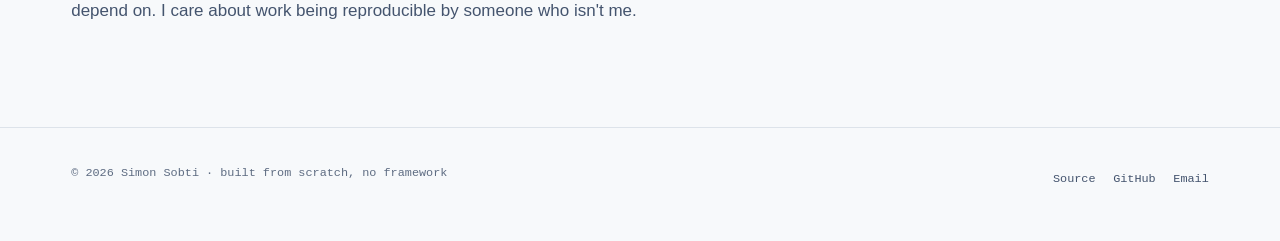
==== commit 60ec07e0: "Add Figure 3: morphological heterogeneity after CRISPRa Representative Cell Painting images of MDA-M" ====
--- a/index.html
+++ b/index.html
@@ -16,7 +16,7 @@
 <meta name="twitter:card" content="summary_large_image">
 
 <link rel="icon" href="assets/img/favicon.svg" type="image/svg+xml">
-<link rel="stylesheet" href="assets/css/site.css?v=202610272350">
+<link rel="stylesheet" href="assets/css/site.css?v=202610280033">
 <script>document.documentElement.className = 'js';</script>
 </head>
 <body>
@@ -480,6 +480,27 @@
           <summary>Data table (equivalent to the figure)</summary>
           <div id="explorer-table"></div>
         </details>
+      </div>
+
+      <div class="figure-block reveal">
+        <figure class="imgfig">
+          <picture>
+            <source srcset="assets/img/morphology_het.webp" type="image/webp">
+            <img src="assets/img/morphology_het.jpg" width="2000" height="740"
+                 alt="Three fluorescence micrographs of MDA-MB-231 cells: non-targeting control, RNF8 overexpression, and MIS18A overexpression. Control cells are mostly compact and rounded; in the two overexpression lines, arrows point to elongated, spindle-shaped cells."
+                 decoding="async">
+          </picture>
+          <figcaption class="figcap">
+            <b>Figure 3. </b>Turning RNF8 or MIS18A up makes cells more varied in shape.
+            Representative Cell Painting images of MDA-MB-231 cells overexpressing each
+            gene by CRISPRa (RNF8-Ca, MIS18A-Ca), next to non-targeting controls (NT-Ca).
+            White arrows mark the differences: compact, rounded control cells versus
+            elongated, spindle-like cells after overexpression. Scored across cell-body,
+            mitochondrial, ER/Golgi, and nuclear features, both overexpression lines show
+            higher morphological heterogeneity than controls, and knocking either gene
+            down lowers it (preprint Fig. 5D and S5B). Scale bar, 50 µm.
+          </figcaption>
+        </figure>
       </div>
 
       <!-- ---------- step 3 ---------- -->
@@ -804,7 +825,7 @@
   </div>
 </footer>
 
-<script type="module" src="assets/js/explorer.js?v=202610272350"></script>
-<script type="module" src="assets/js/site.js?v=202610272350"></script>
+<script type="module" src="assets/js/explorer.js?v=202610280033"></script>
+<script type="module" src="assets/js/site.js?v=202610280033"></script>
 </body>
 </html>
--- a/assets/css/site.css
+++ b/assets/css/site.css
@@ -602,6 +602,17 @@
 }
 .figcap b { color: var(--fg-muted); font-weight: 600; }
 
+/* Static image figure, framed like the interactive ones. */
+.imgfig {
+  margin: 0;
+  border: 1px solid var(--border);
+  border-radius: var(--r-md);
+  background: var(--panel);
+  overflow: hidden;
+  box-shadow: 0 1px 3px rgba(12, 32, 67, 0.06), 0 8px 24px rgba(12, 32, 67, 0.06);
+}
+.imgfig img { display: block; width: 100%; height: auto; }
+
 /* Accessible data table mirroring the canvas */
 .datatable { margin-top: 1rem; }
 .datatable > summary {
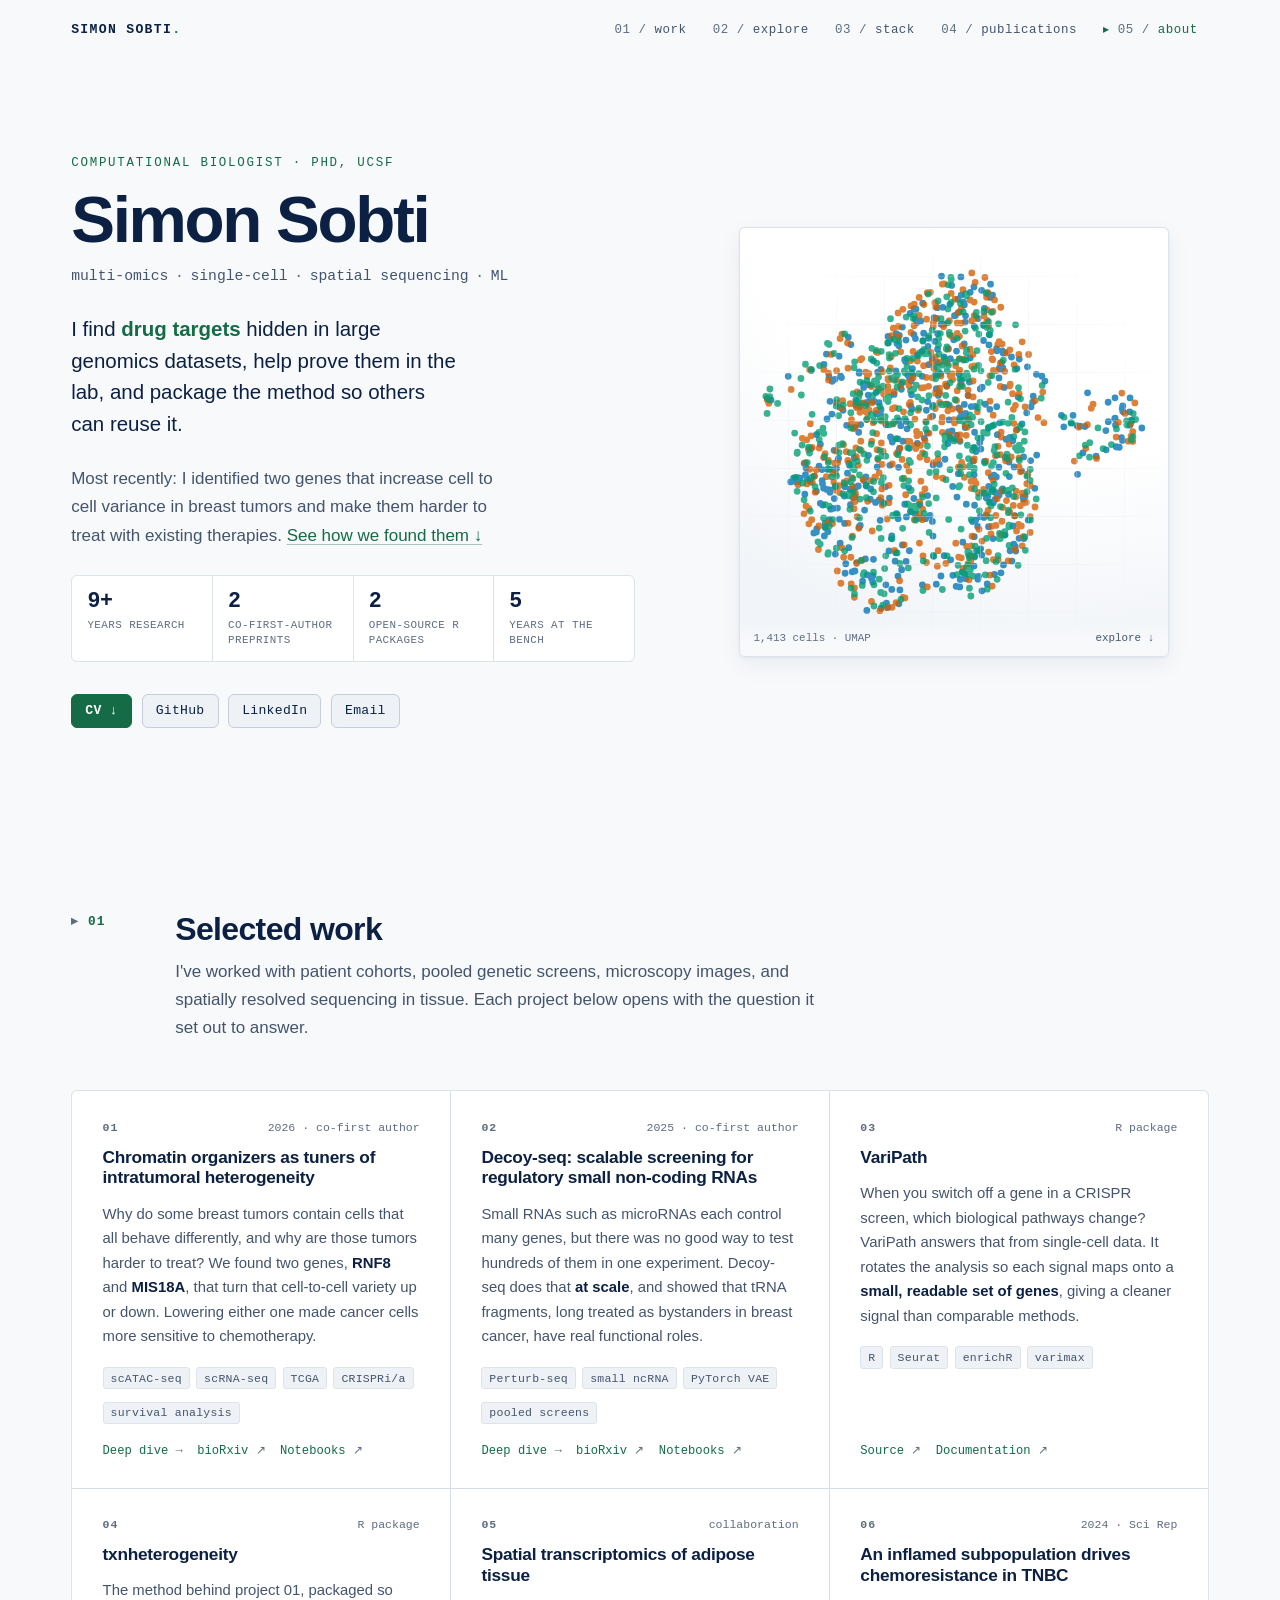
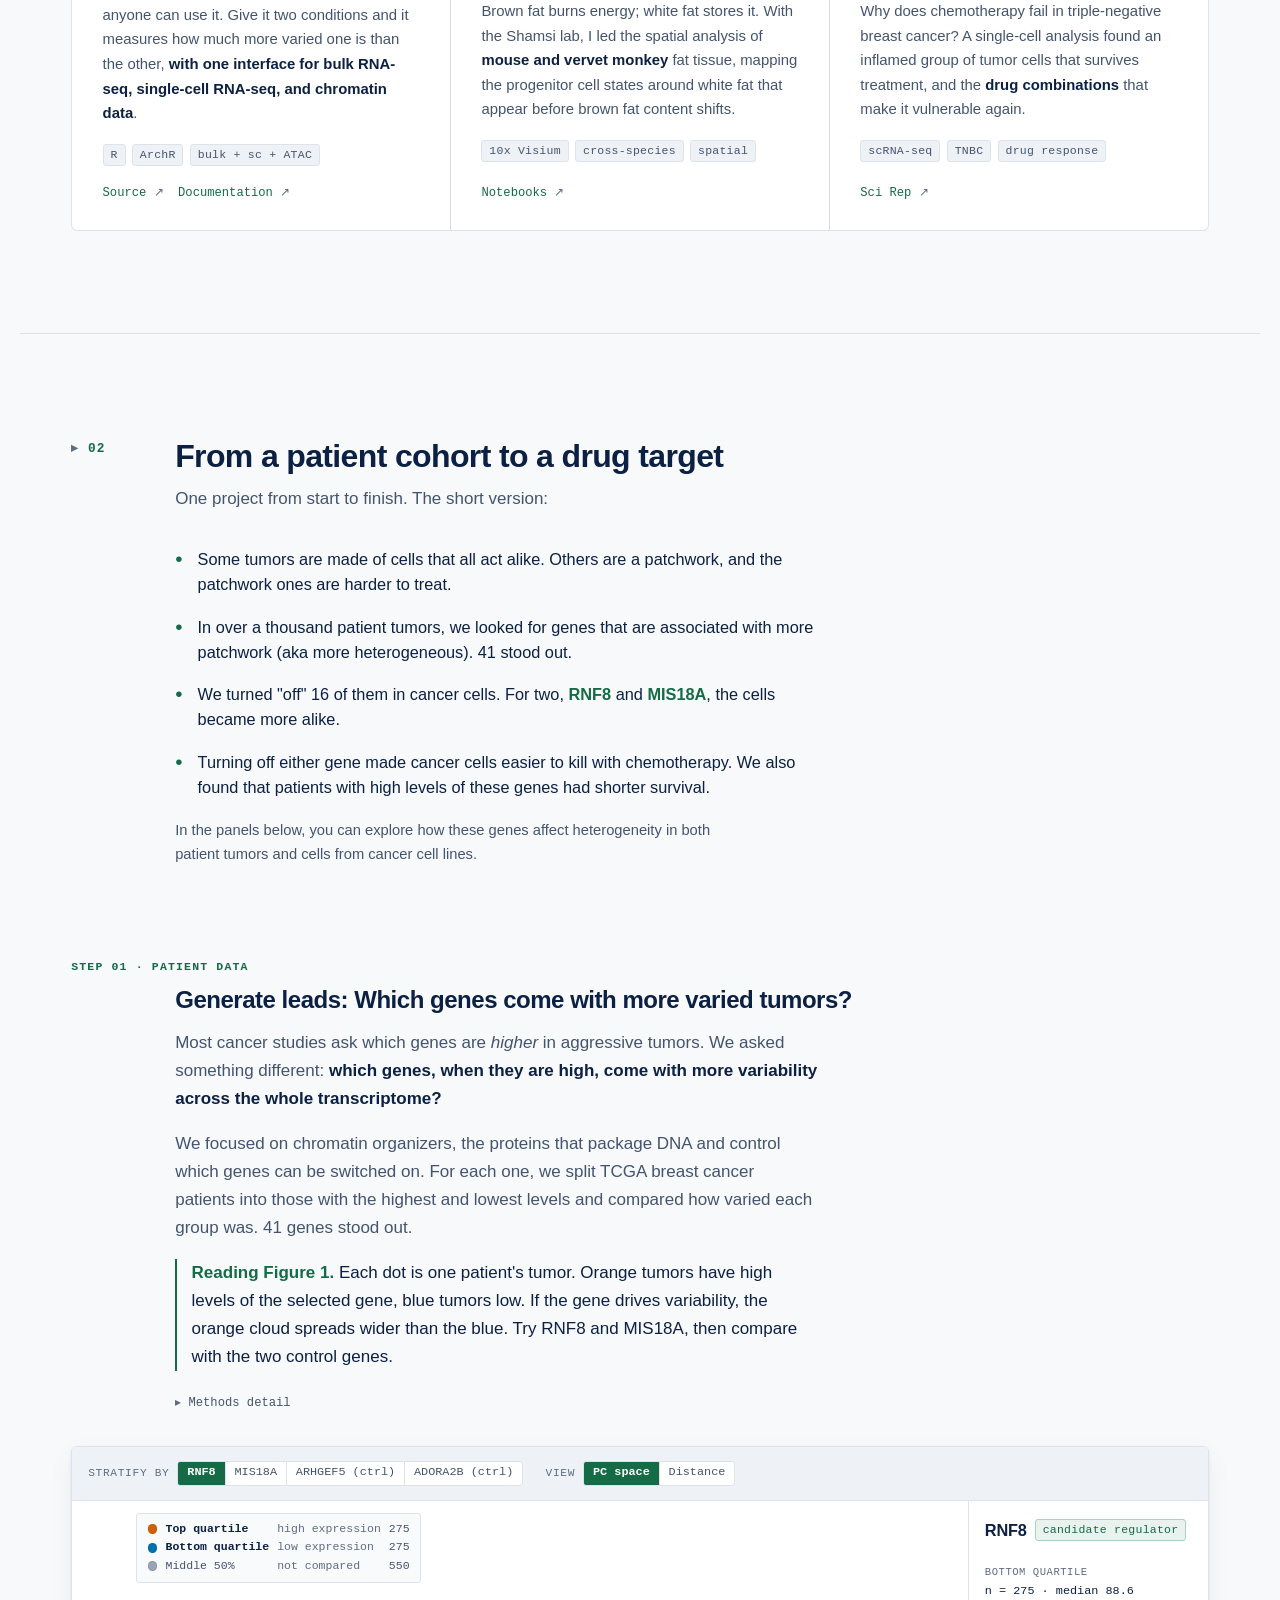
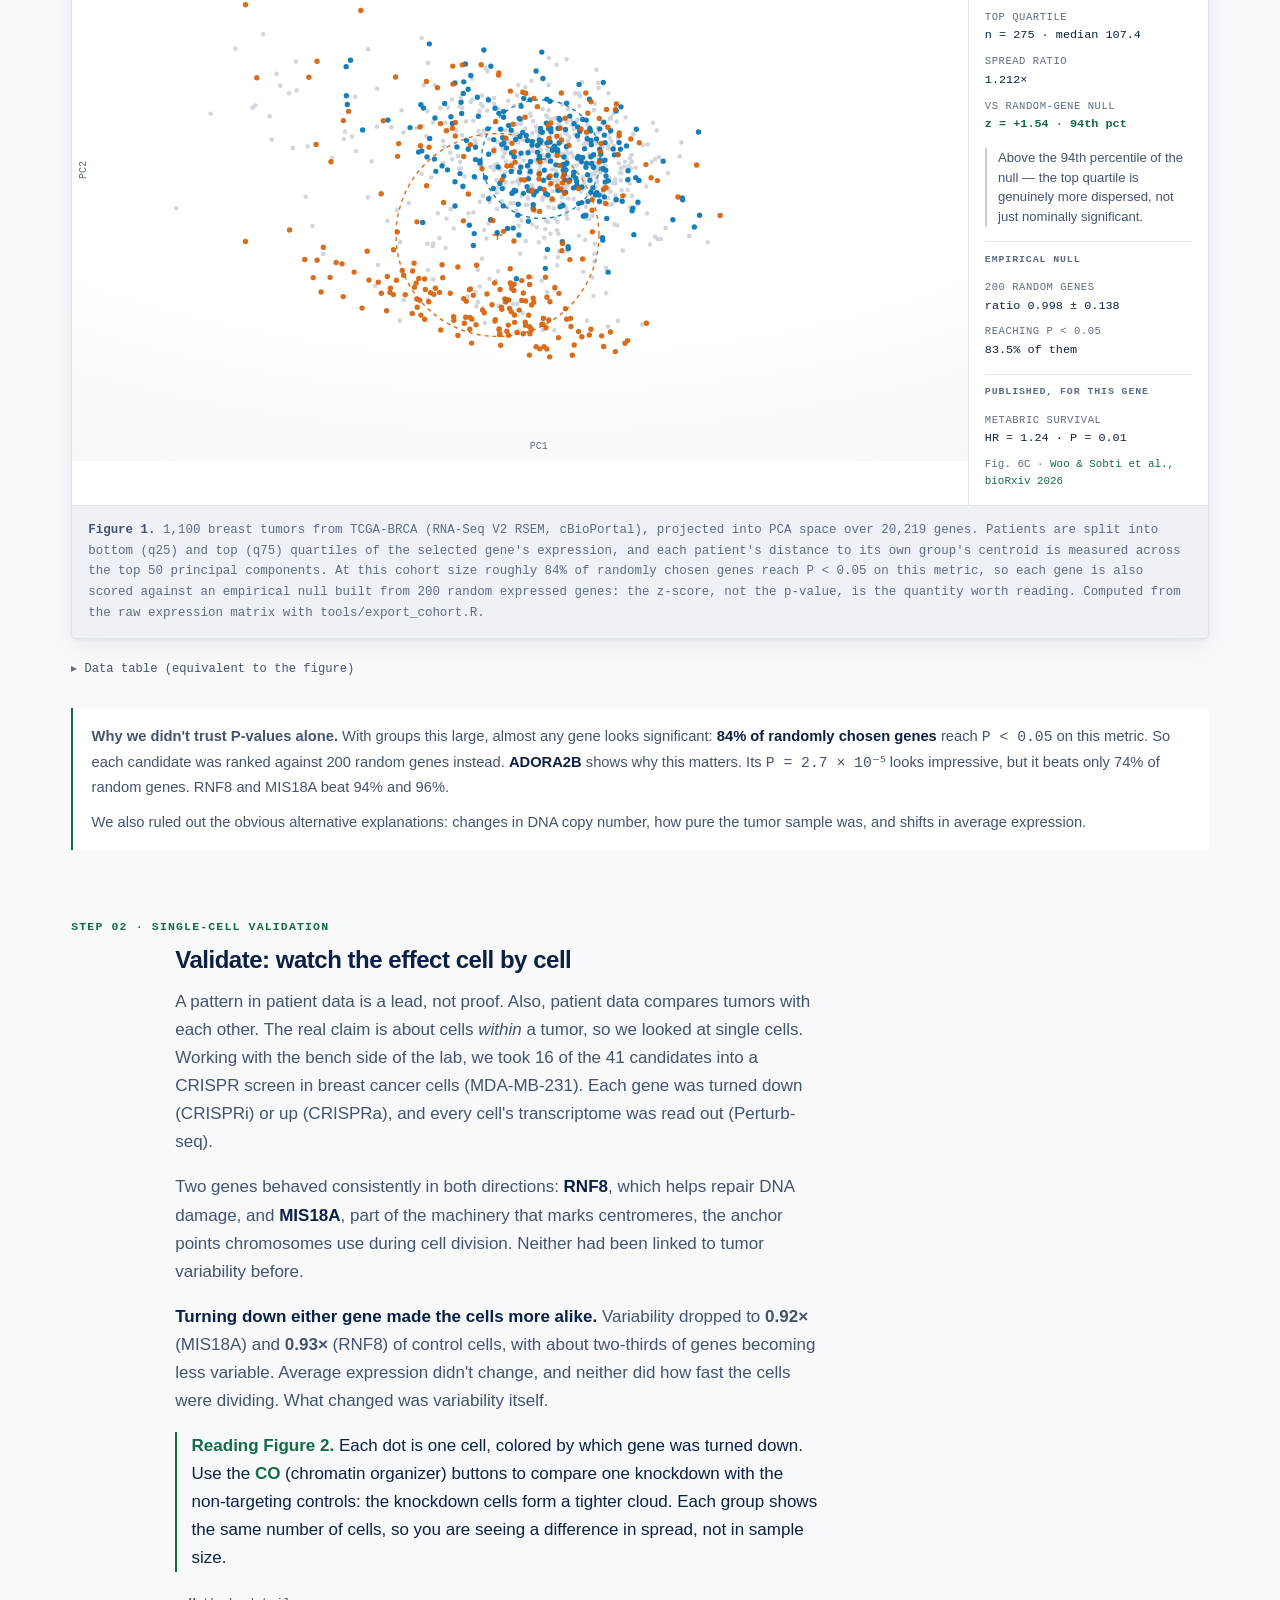
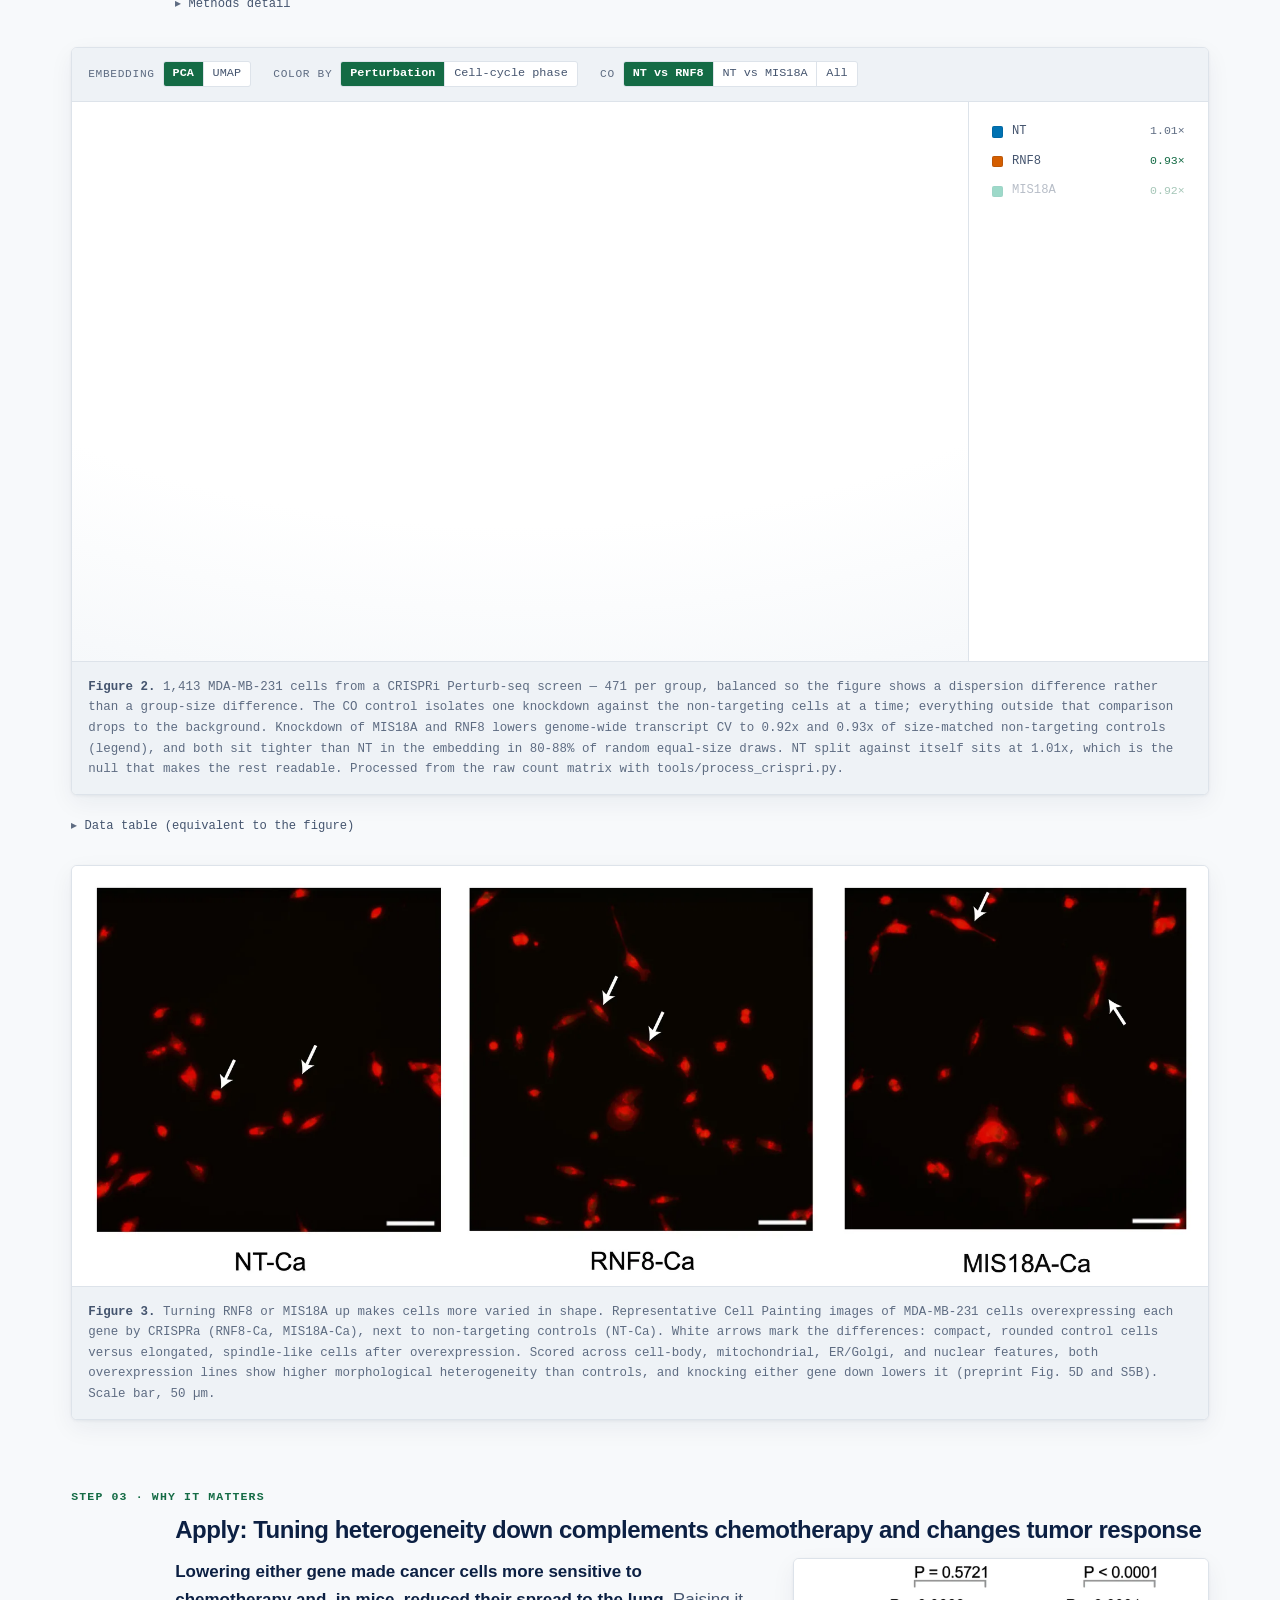
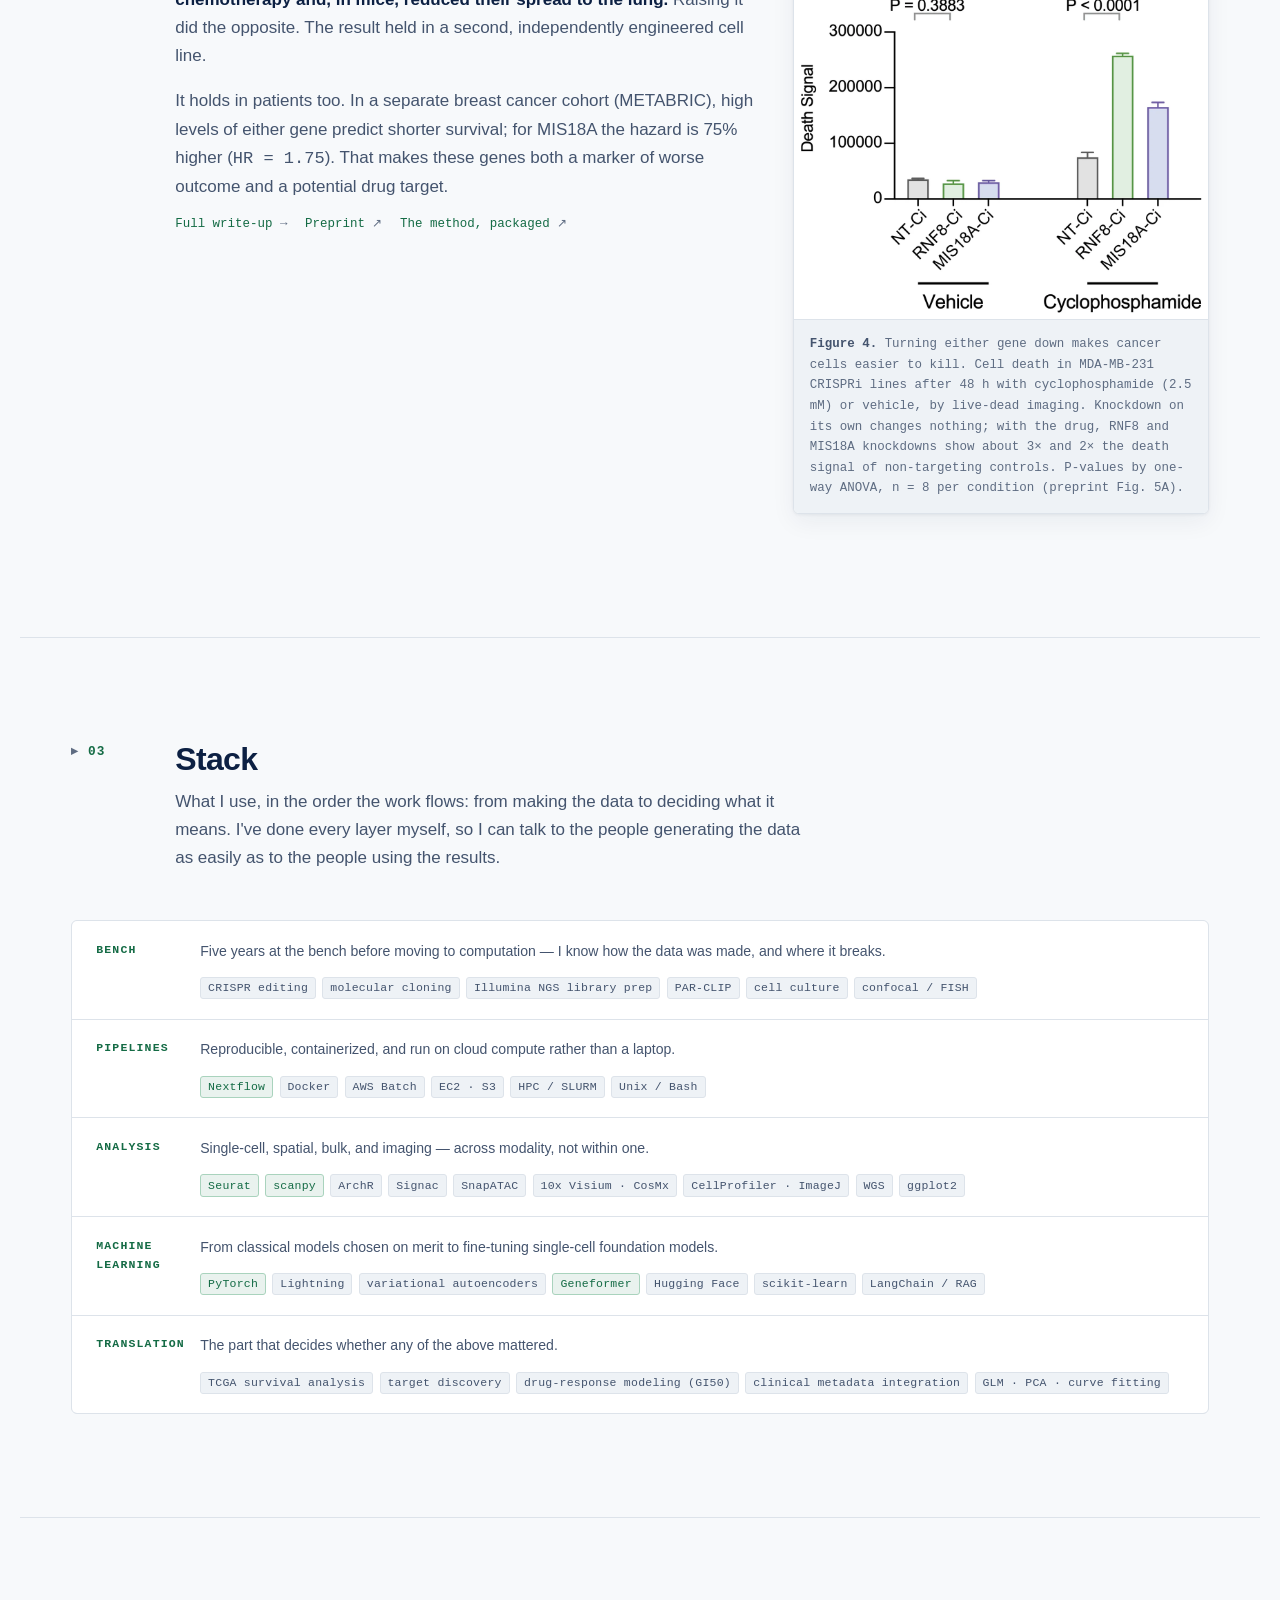
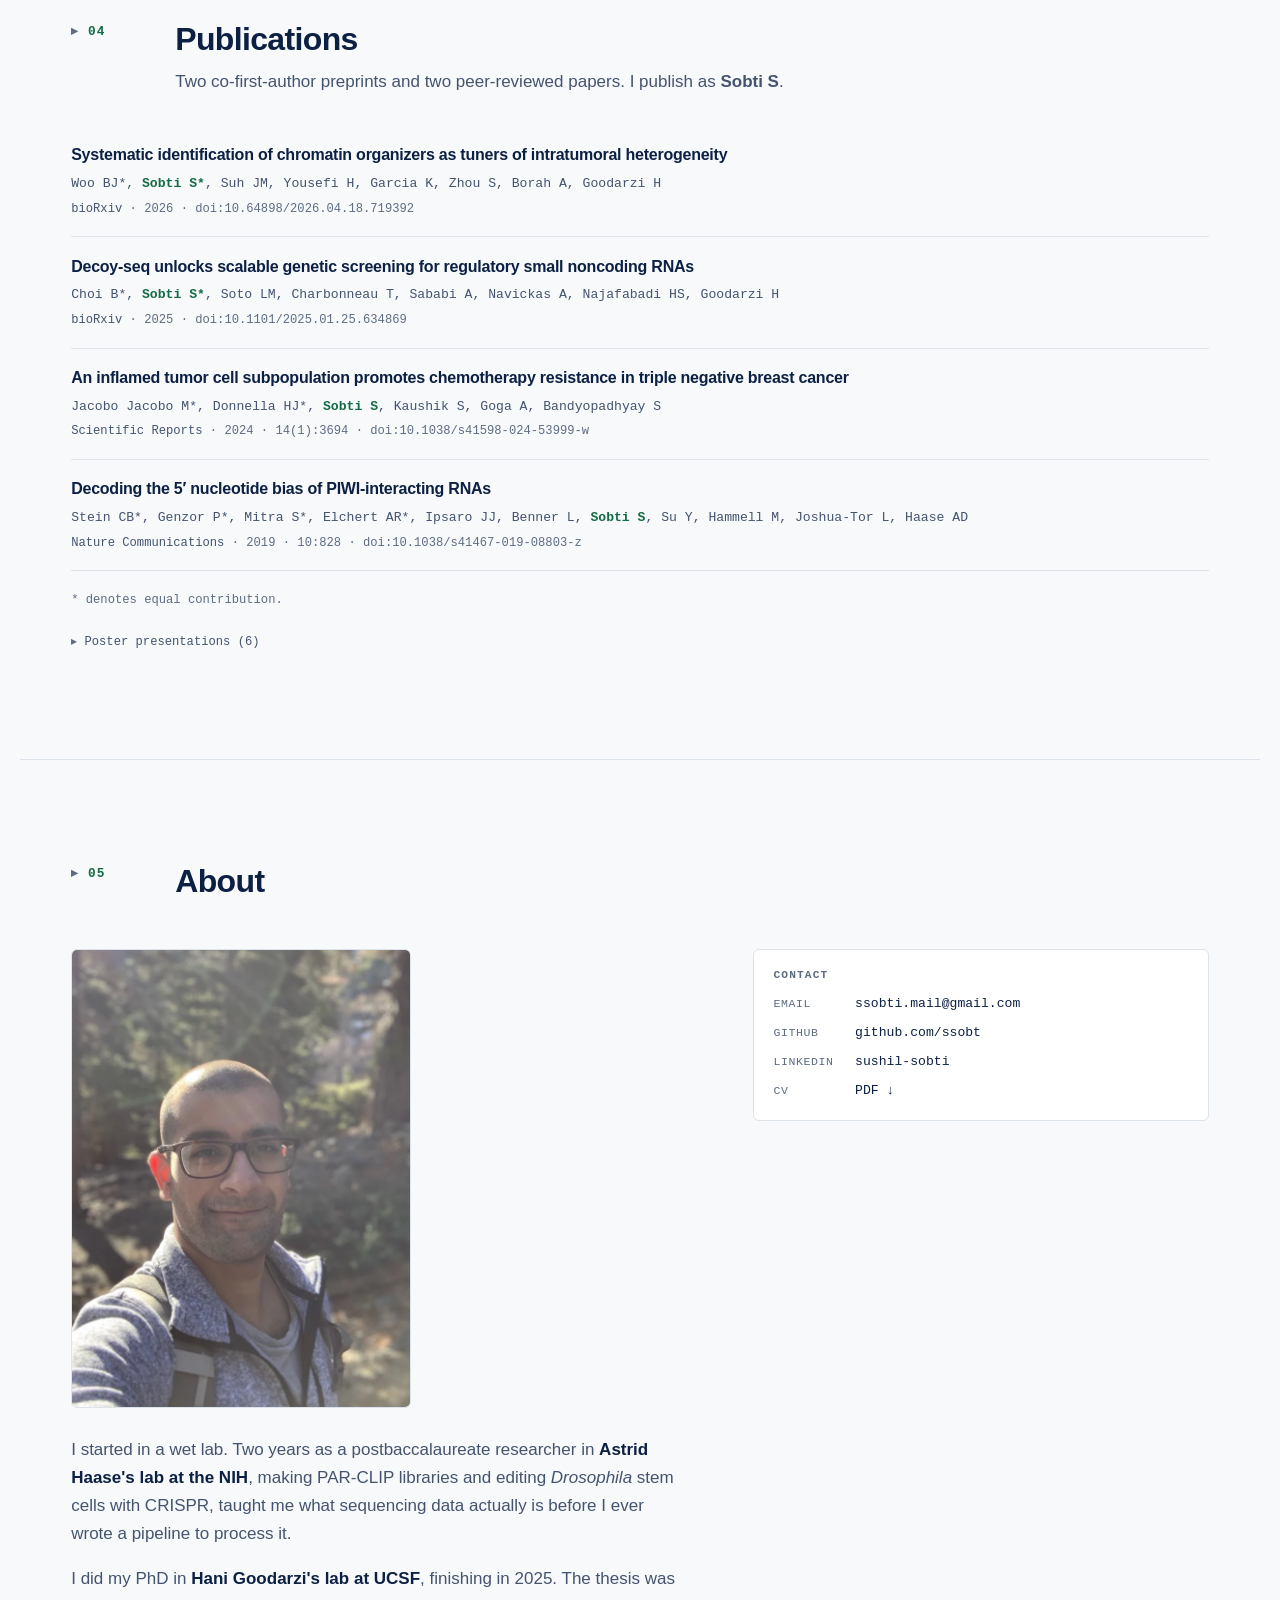
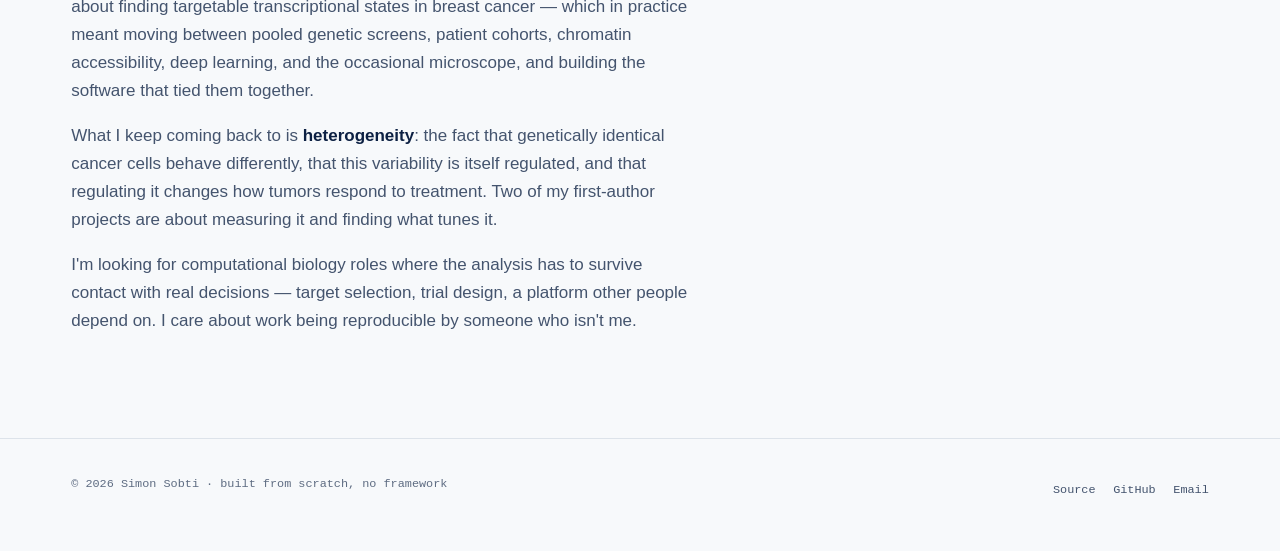
==== commit 79097219: "Add Figure 4: chemotherapy sensitivity beside step 03 Cell death in MDA-MB-231 CRISPRi lines with cy" ====
--- a/index.html
+++ b/index.html
@@ -16,7 +16,7 @@
 <meta name="twitter:card" content="summary_large_image">
 
 <link rel="icon" href="assets/img/favicon.svg" type="image/svg+xml">
-<link rel="stylesheet" href="assets/css/site.css?v=202610280033">
+<link rel="stylesheet" href="assets/css/site.css?v=202610280052">
 <script>document.documentElement.className = 'js';</script>
 </head>
 <body>
@@ -381,7 +381,7 @@
       <!-- ---------- step 2 ---------- -->
       <div class="step reveal">
         <p class="step__label">Step 02 · Single-cell validation</p>
-        <h3 class="step__title">Validate in cell lines: watch the effect cell by cell</h3>
+        <h3 class="step__title">Validate: watch the effect cell by cell</h3>
         <div class="step__text">
           <p>
             A pattern in patient data is a lead, not proof. Also, patient data compares tumors with each other. The real claim is about cells
@@ -507,24 +507,42 @@
       <div class="step reveal">
         <p class="step__label">Step 03 · Why it matters</p>
         <h3 class="step__title">Apply: Tuning heterogeneity down complements chemotherapy and changes tumor response</h3>
-        <div class="step__text">
-          <p>
-            <strong>Lowering either gene made cancer cells more sensitive to
-            chemotherapy and, in mice, reduced their spread to the lung.</strong>
-            Raising it did the opposite. The result held in a second, independently
-            engineered cell line.
-          </p>
-          <p>
-            It holds in patients too. In a separate breast cancer cohort (METABRIC),
-            high levels of either gene predict shorter survival; for MIS18A the hazard
-            is 75% higher (<code>HR = 1.75</code>). That makes these genes both a
-            marker of worse outcome and a potential drug target.
-          </p>
-          <p class="step__links">
-            <a href="projects/ith.html" data-internal>Full write-up</a>
-            <a href="https://doi.org/10.64898/2026.04.18.719392" rel="noopener">Preprint</a>
-            <a href="https://github.com/ssobt/txnheterogeneity" rel="noopener">The method, packaged</a>
-          </p>
+        <div class="step__split">
+          <div class="step__text">
+            <p>
+              <strong>Lowering either gene made cancer cells more sensitive to
+              chemotherapy and, in mice, reduced their spread to the lung.</strong>
+              Raising it did the opposite. The result held in a second, independently
+              engineered cell line.
+            </p>
+            <p>
+              It holds in patients too. In a separate breast cancer cohort (METABRIC),
+              high levels of either gene predict shorter survival; for MIS18A the hazard
+              is 75% higher (<code>HR = 1.75</code>). That makes these genes both a
+              marker of worse outcome and a potential drug target.
+            </p>
+            <p class="step__links">
+              <a href="projects/ith.html" data-internal>Full write-up</a>
+              <a href="https://doi.org/10.64898/2026.04.18.719392" rel="noopener">Preprint</a>
+              <a href="https://github.com/ssobt/txnheterogeneity" rel="noopener">The method, packaged</a>
+            </p>
+          </div>
+          <figure class="imgfig step__fig">
+            <picture>
+              <source srcset="assets/img/chemo.webp" type="image/webp">
+              <img src="assets/img/chemo.jpg" width="1200" height="1042"
+                   alt="Bar chart of cell death signal in MDA-MB-231 CRISPRi lines. With vehicle, non-targeting, RNF8 and MIS18A knockdown cells show similarly low death. With cyclophosphamide, death rises to about 75,000 in controls, 258,000 with RNF8 knockdown, and 165,000 with MIS18A knockdown; both knockdowns differ from control at P below 0.0001."
+                   decoding="async">
+            </picture>
+            <figcaption class="figcap">
+              <b>Figure 4. </b>Turning either gene down makes cancer cells easier to
+              kill. Cell death in MDA-MB-231 CRISPRi lines after 48 h with
+              cyclophosphamide (2.5 mM) or vehicle, by live-dead imaging. Knockdown on
+              its own changes nothing; with the drug, RNF8 and MIS18A knockdowns show
+              about 3× and 2× the death signal of non-targeting controls. P-values by
+              one-way ANOVA, n = 8 per condition (preprint Fig. 5A).
+            </figcaption>
+          </figure>
         </div>
       </div>
 
@@ -825,7 +843,7 @@
   </div>
 </footer>
 
-<script type="module" src="assets/js/explorer.js?v=202610280033"></script>
-<script type="module" src="assets/js/site.js?v=202610280033"></script>
+<script type="module" src="assets/js/explorer.js?v=202610280052"></script>
+<script type="module" src="assets/js/site.js?v=202610280052"></script>
 </body>
 </html>
--- a/assets/css/site.css
+++ b/assets/css/site.css
@@ -683,10 +683,24 @@
 .step__links a::after { content: " ↗"; color: var(--fg-faint); }
 .step__links a[data-internal]::after { content: " →"; }
 
+/* A step with a figure beside its text; stacks below 900px. */
+.step__split {
+  grid-column: 2;
+  display: grid;
+  grid-template-columns: minmax(0, 1fr) minmax(16rem, 26rem);
+  gap: 1.5rem 2.25rem;
+  align-items: start;
+}
+.step__split .step__text { grid-column: auto; }
+@media (max-width: 900px) {
+  .step__split { grid-template-columns: minmax(0, 1fr); }
+  .step__fig { max-width: 30rem; }
+}
+
 /* The rail is a left margin on wide screens and disappears on narrow ones. */
 @media (max-width: 680px) {
   .step { grid-template-columns: 1fr; }
-  .step__title, .step__text { grid-column: 1; }
+  .step__title, .step__text, .step__split { grid-column: 1; }
 }
 
 .figure-block { margin-block: 0.5rem 1.5rem; }
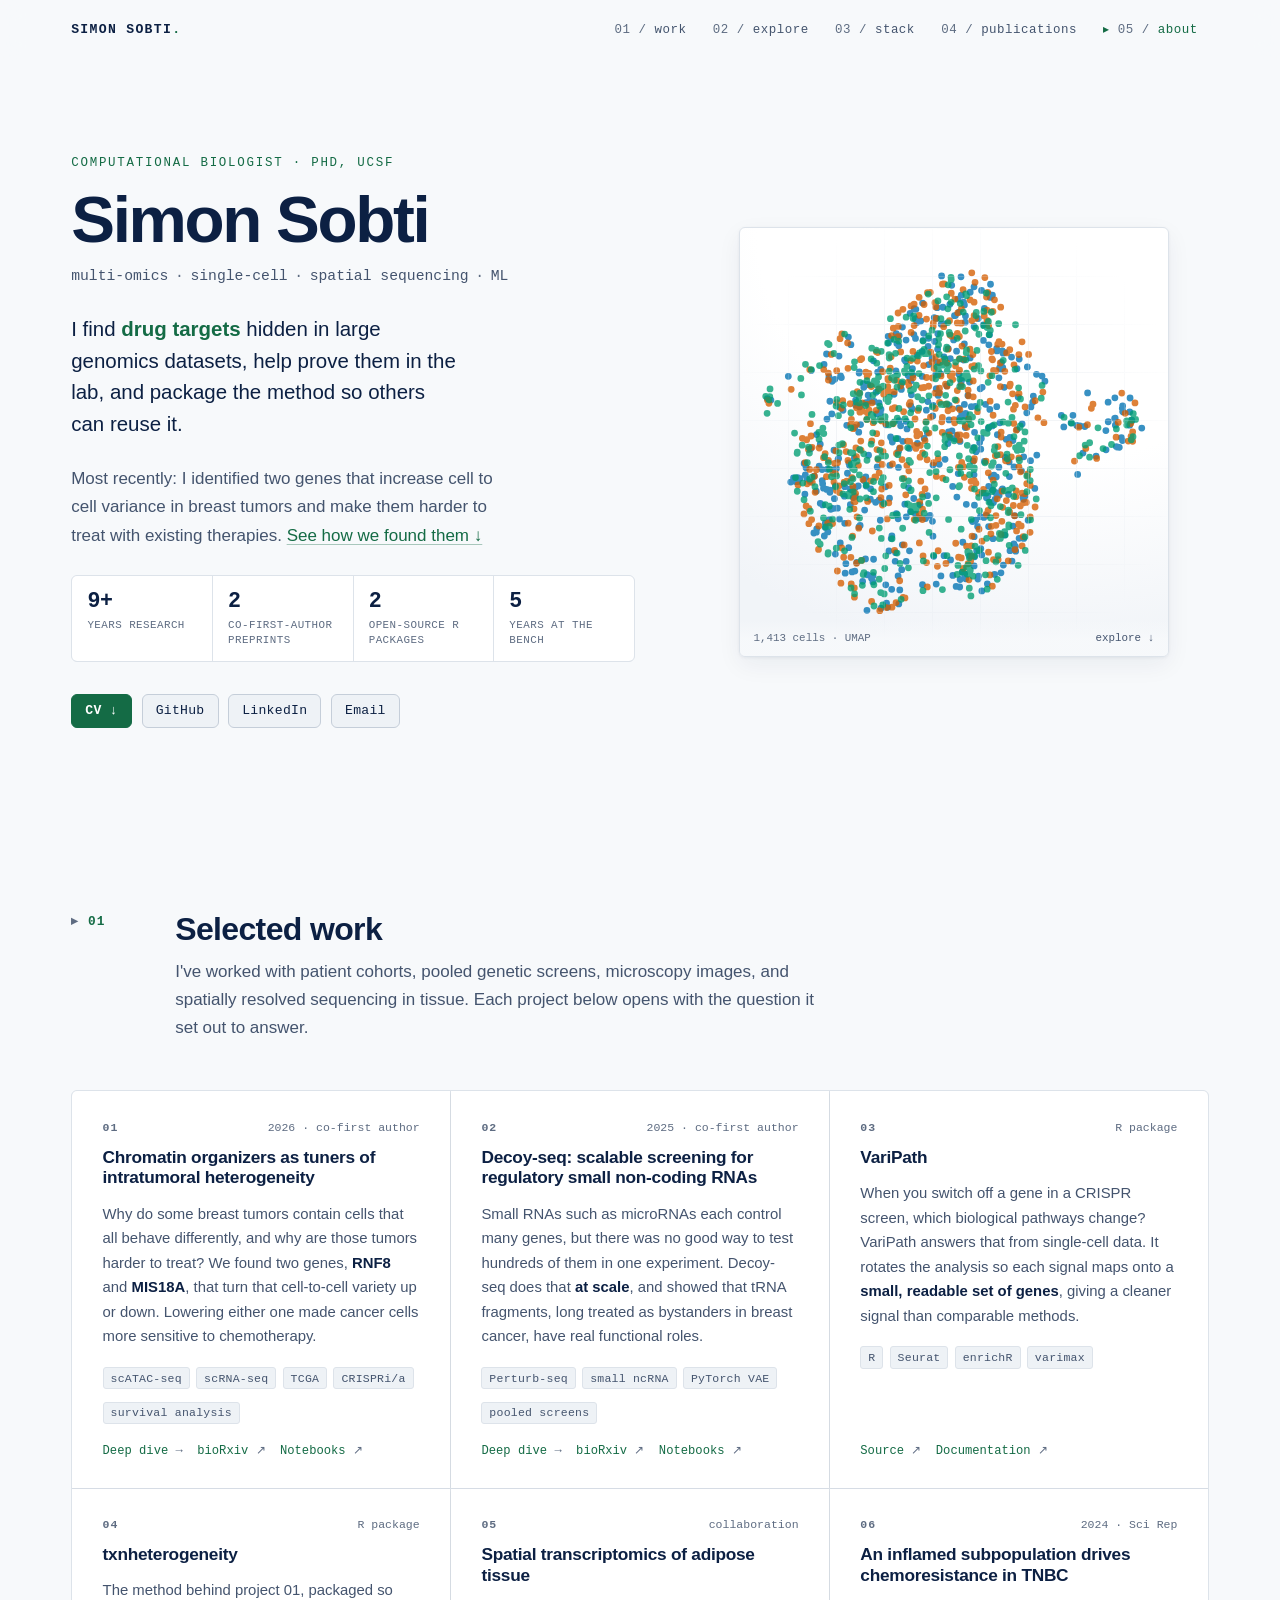
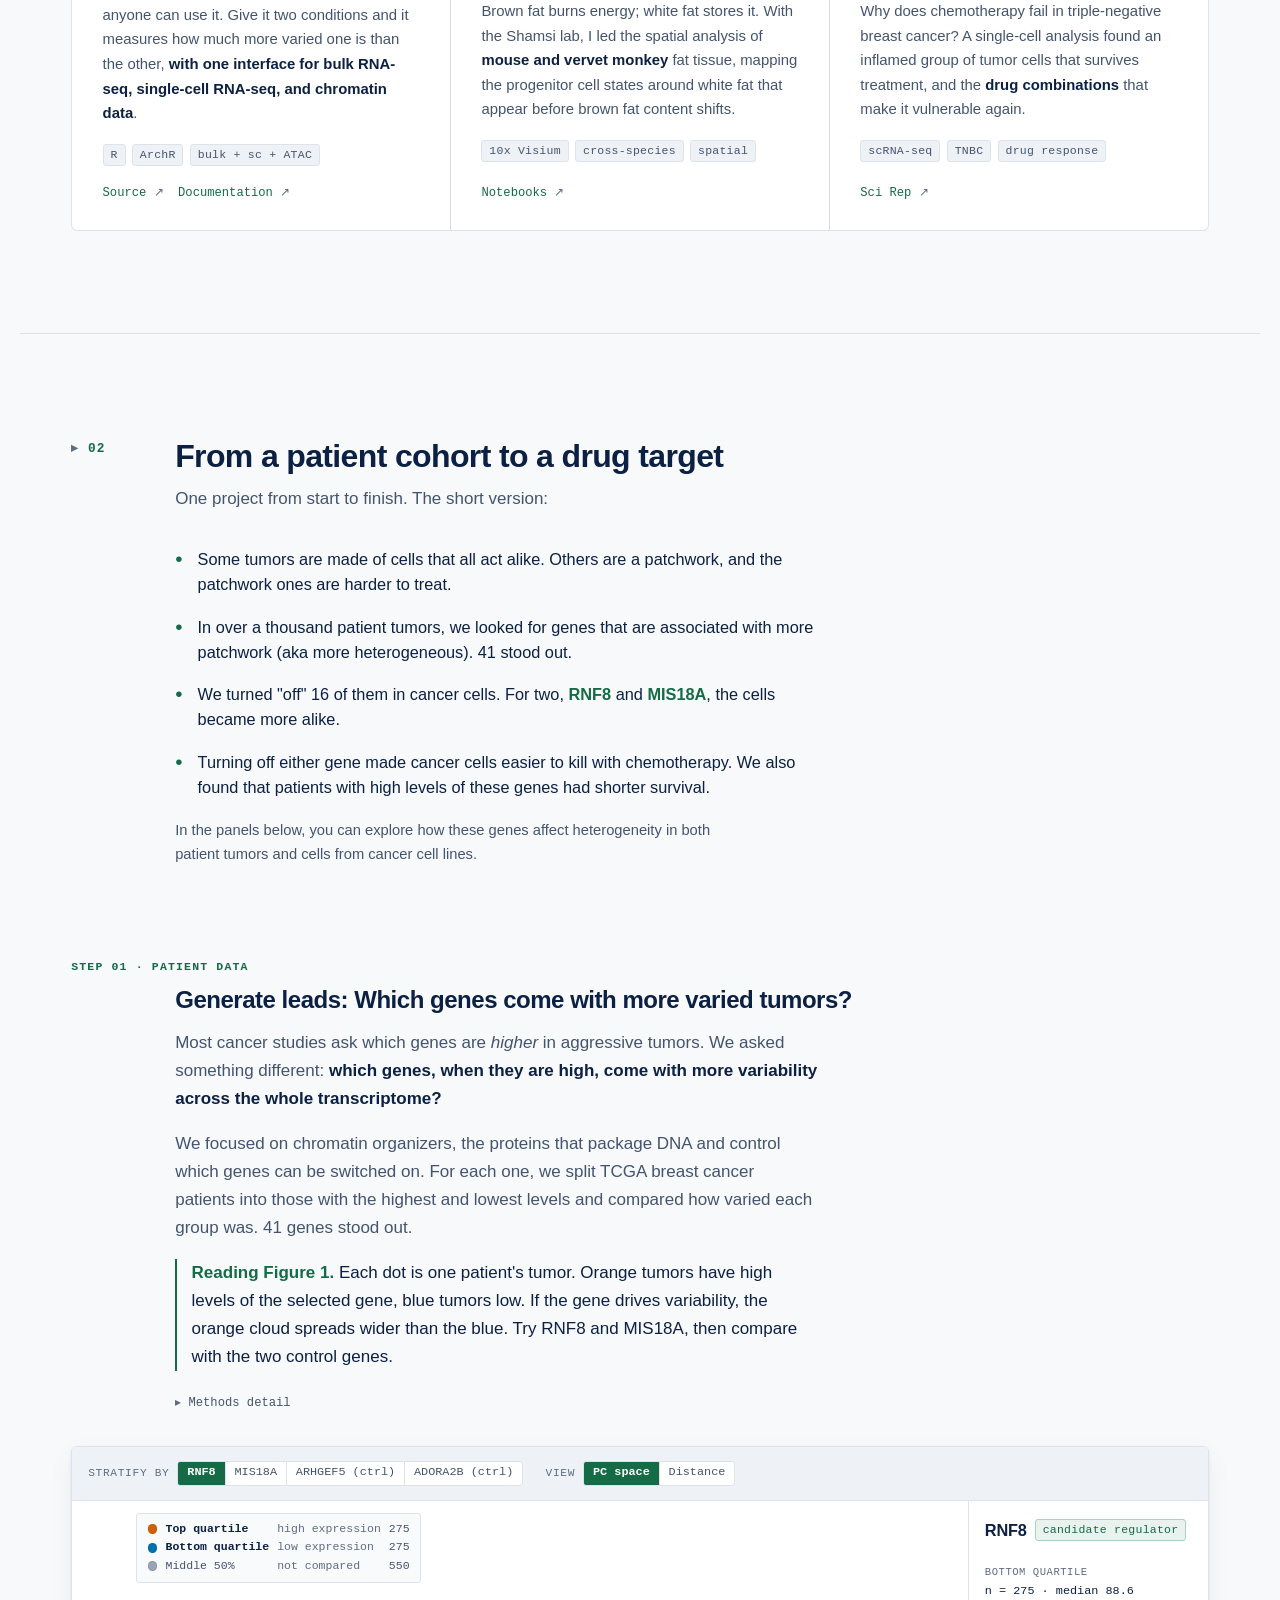
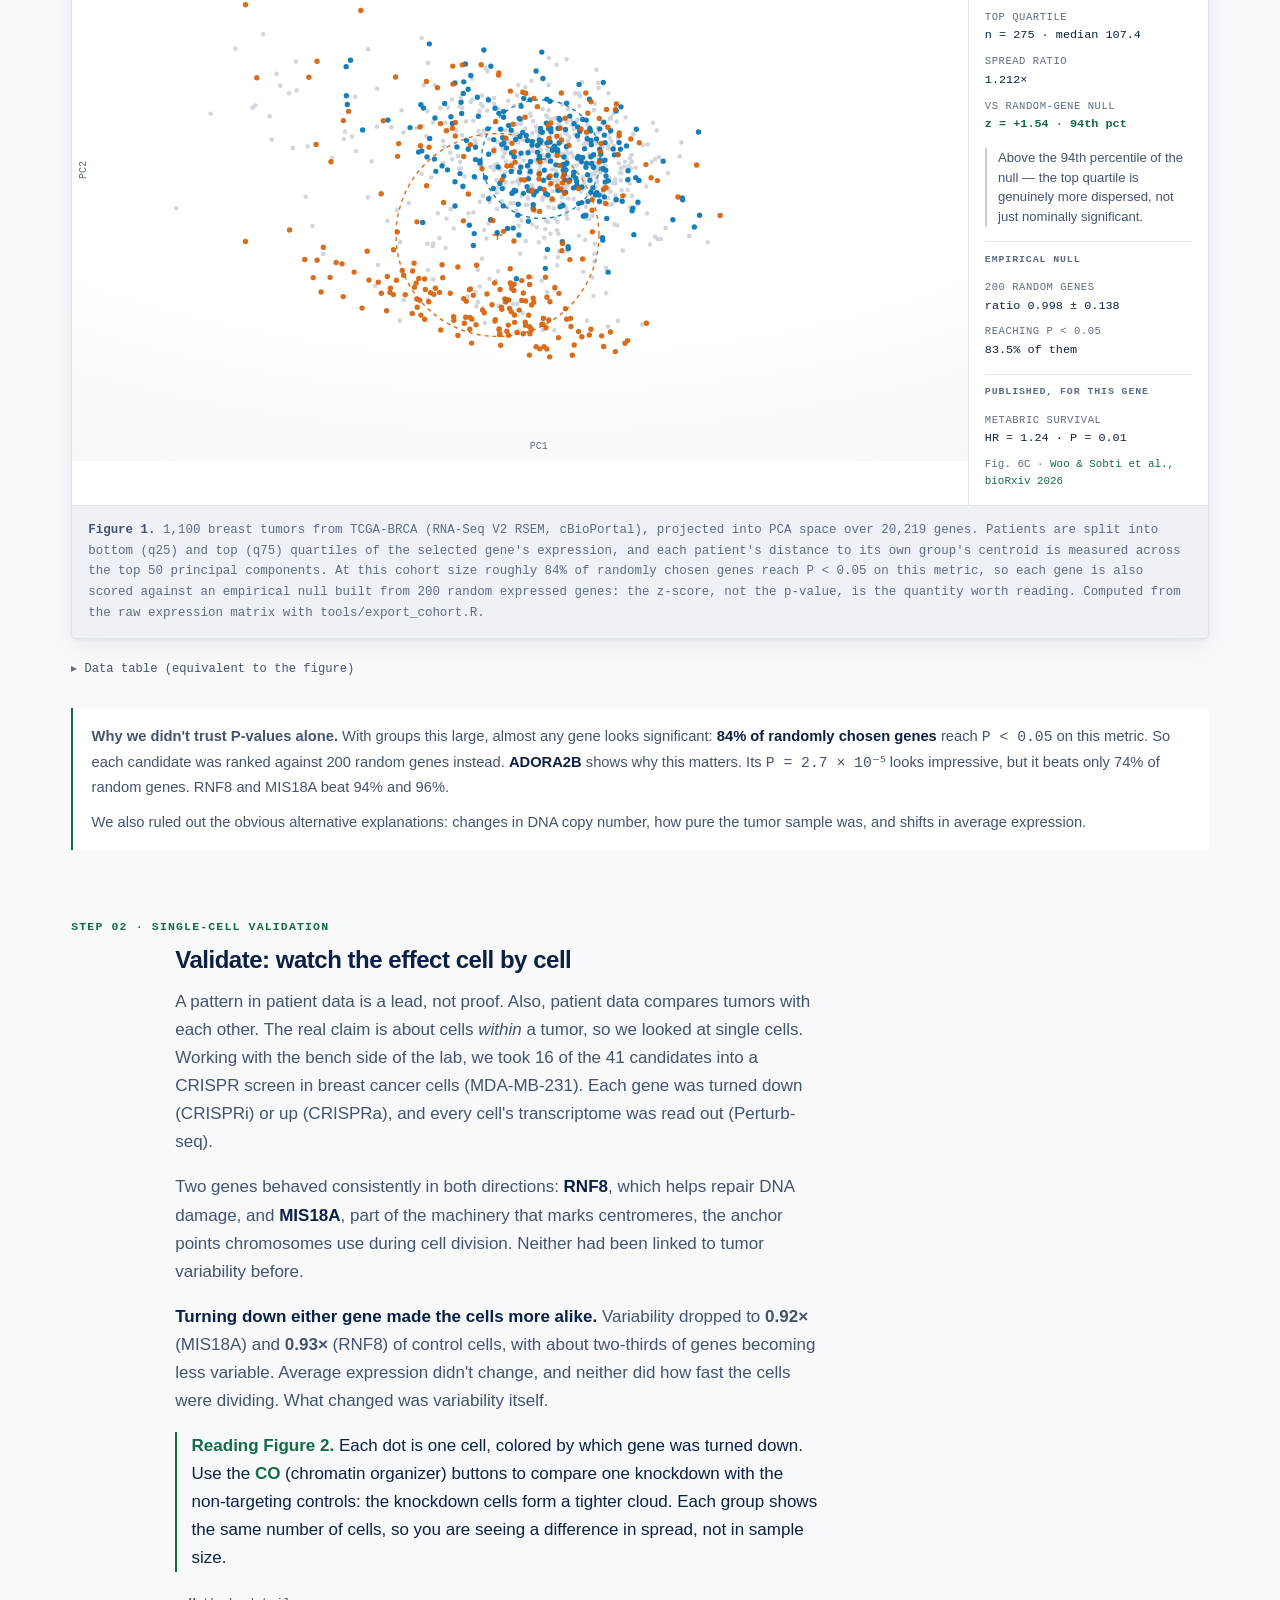
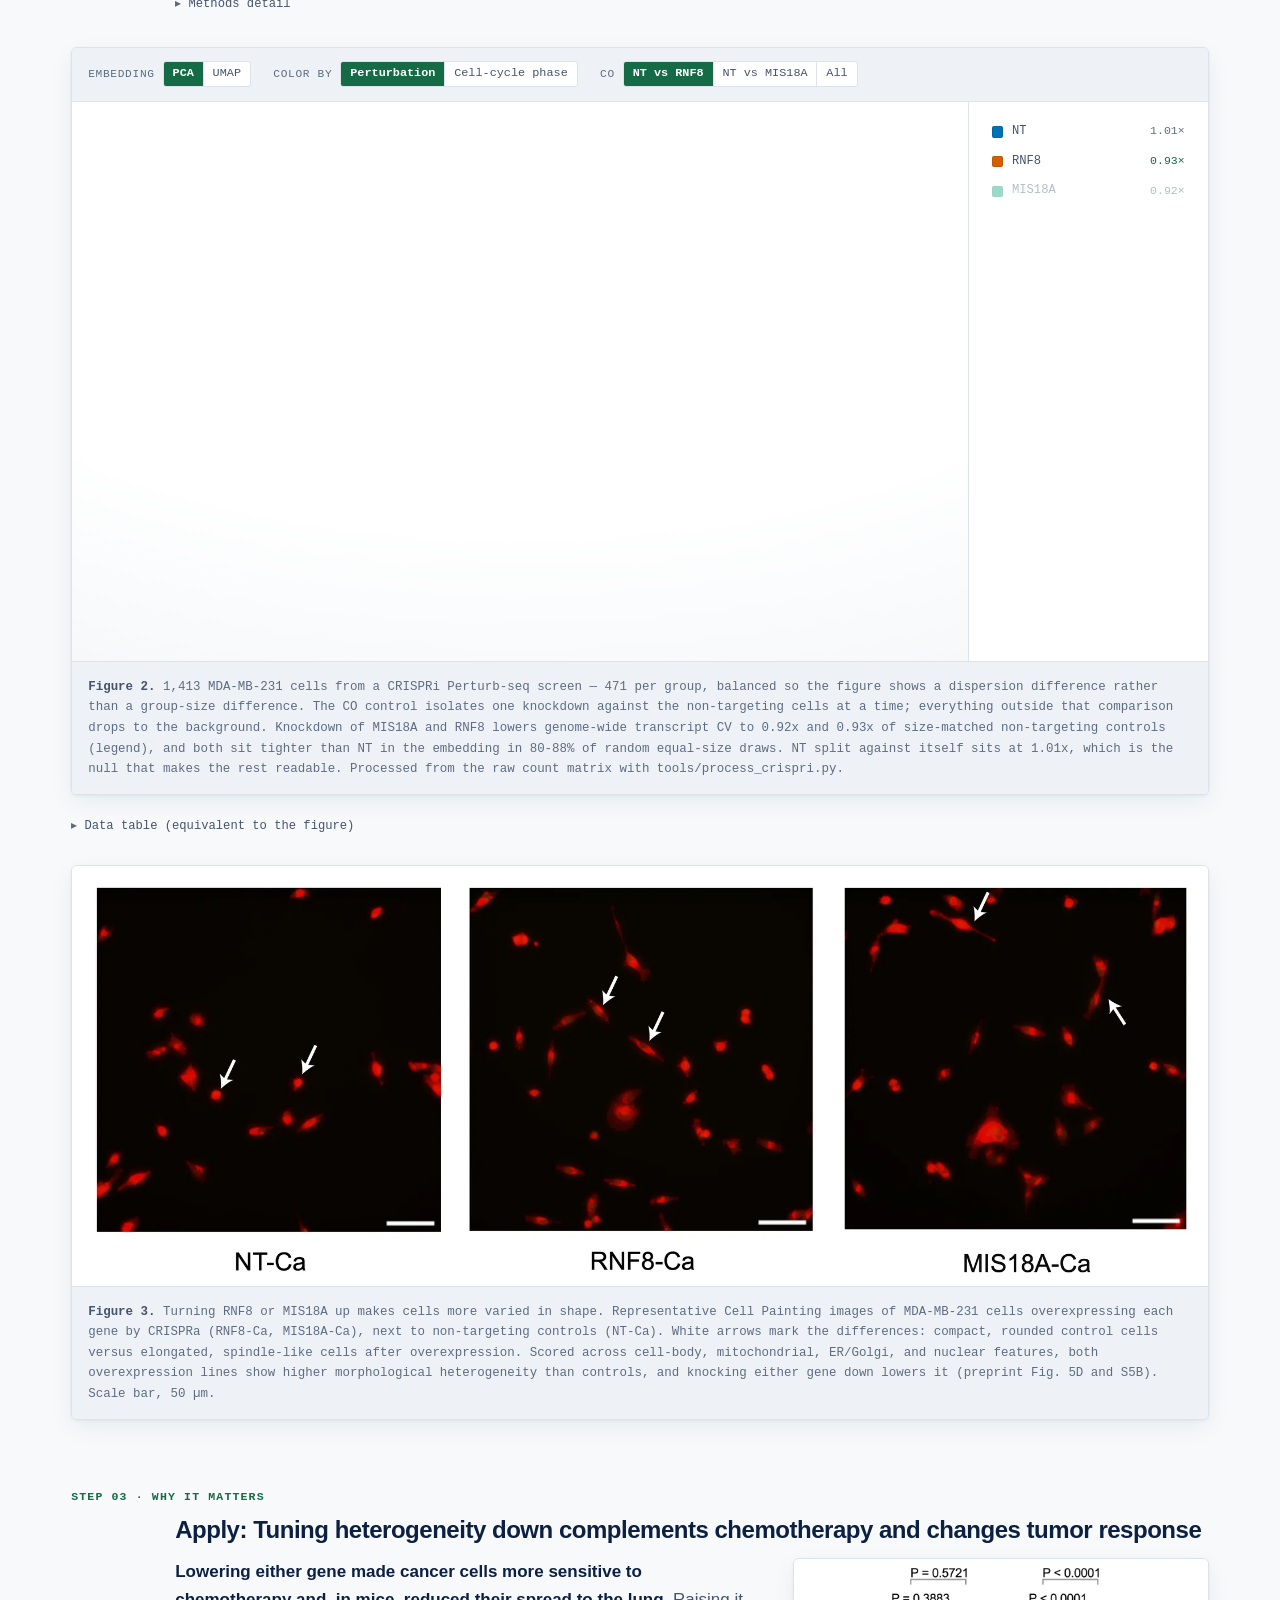
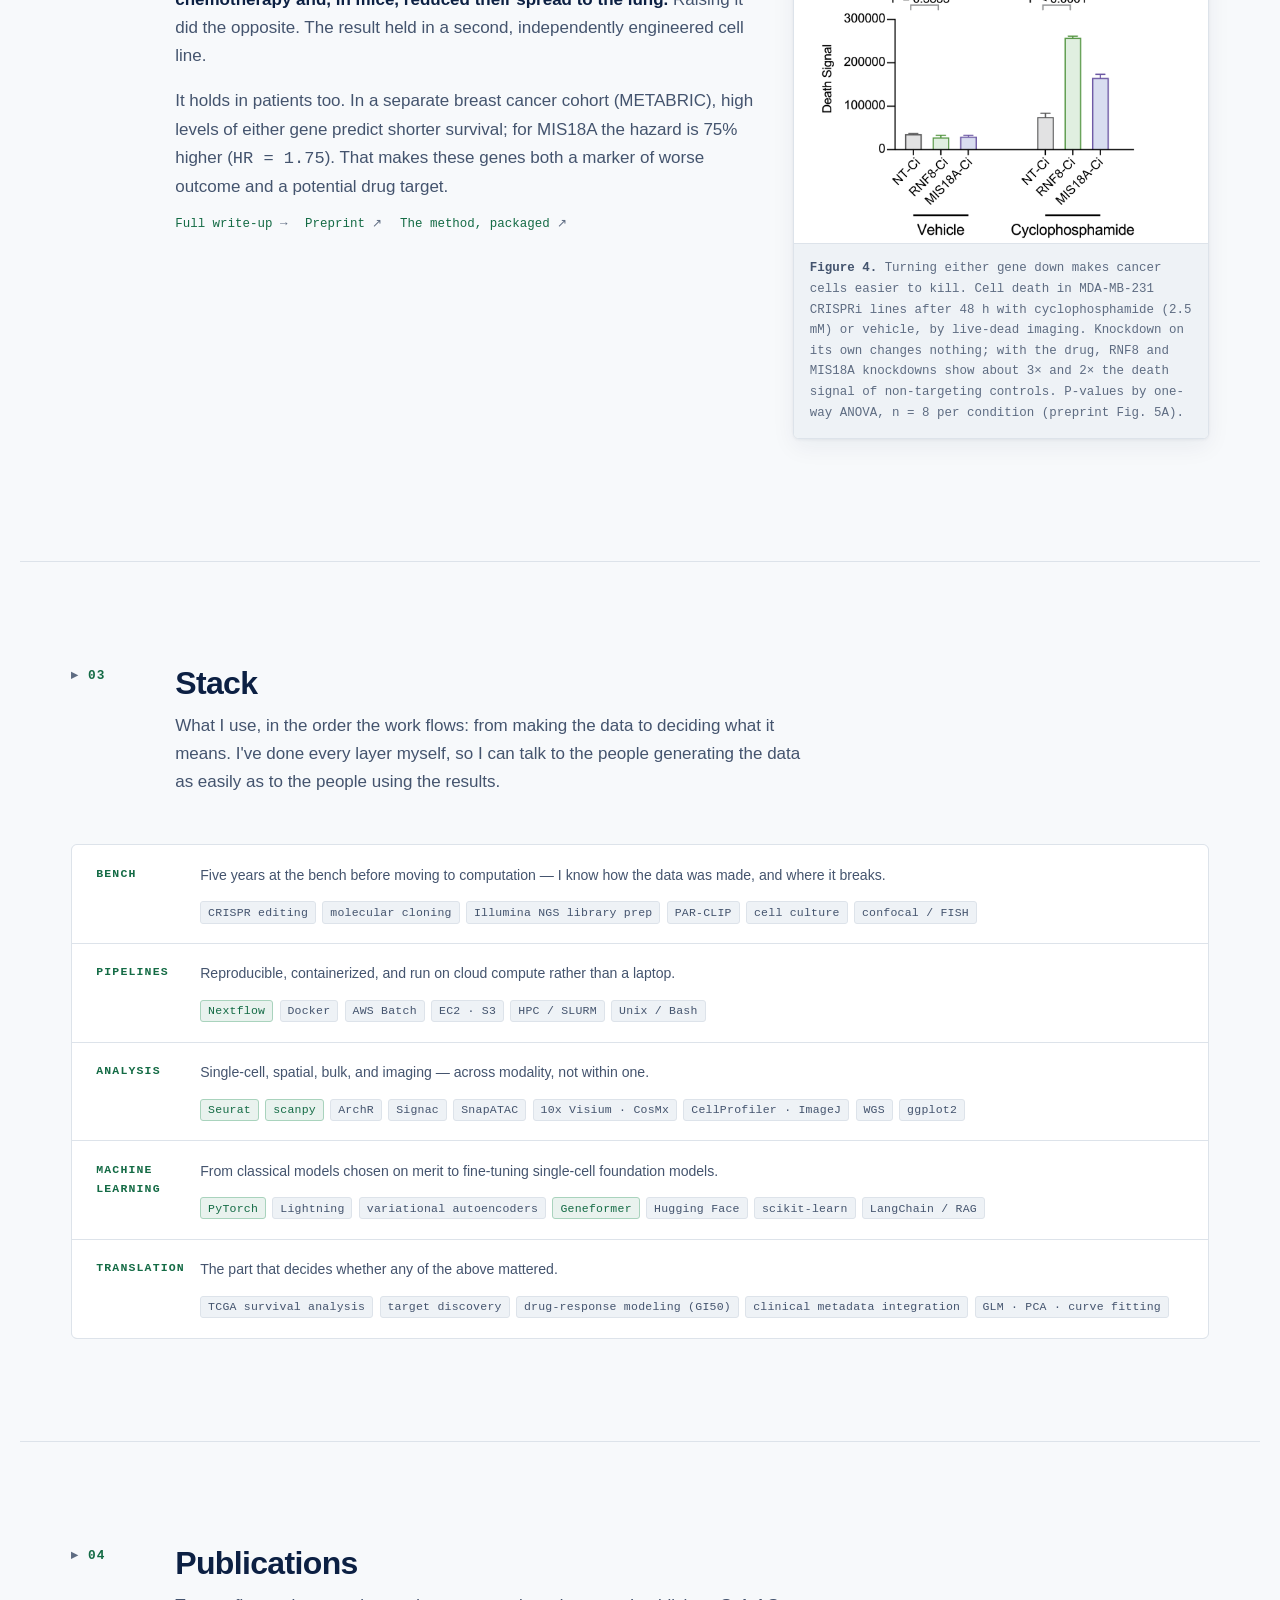
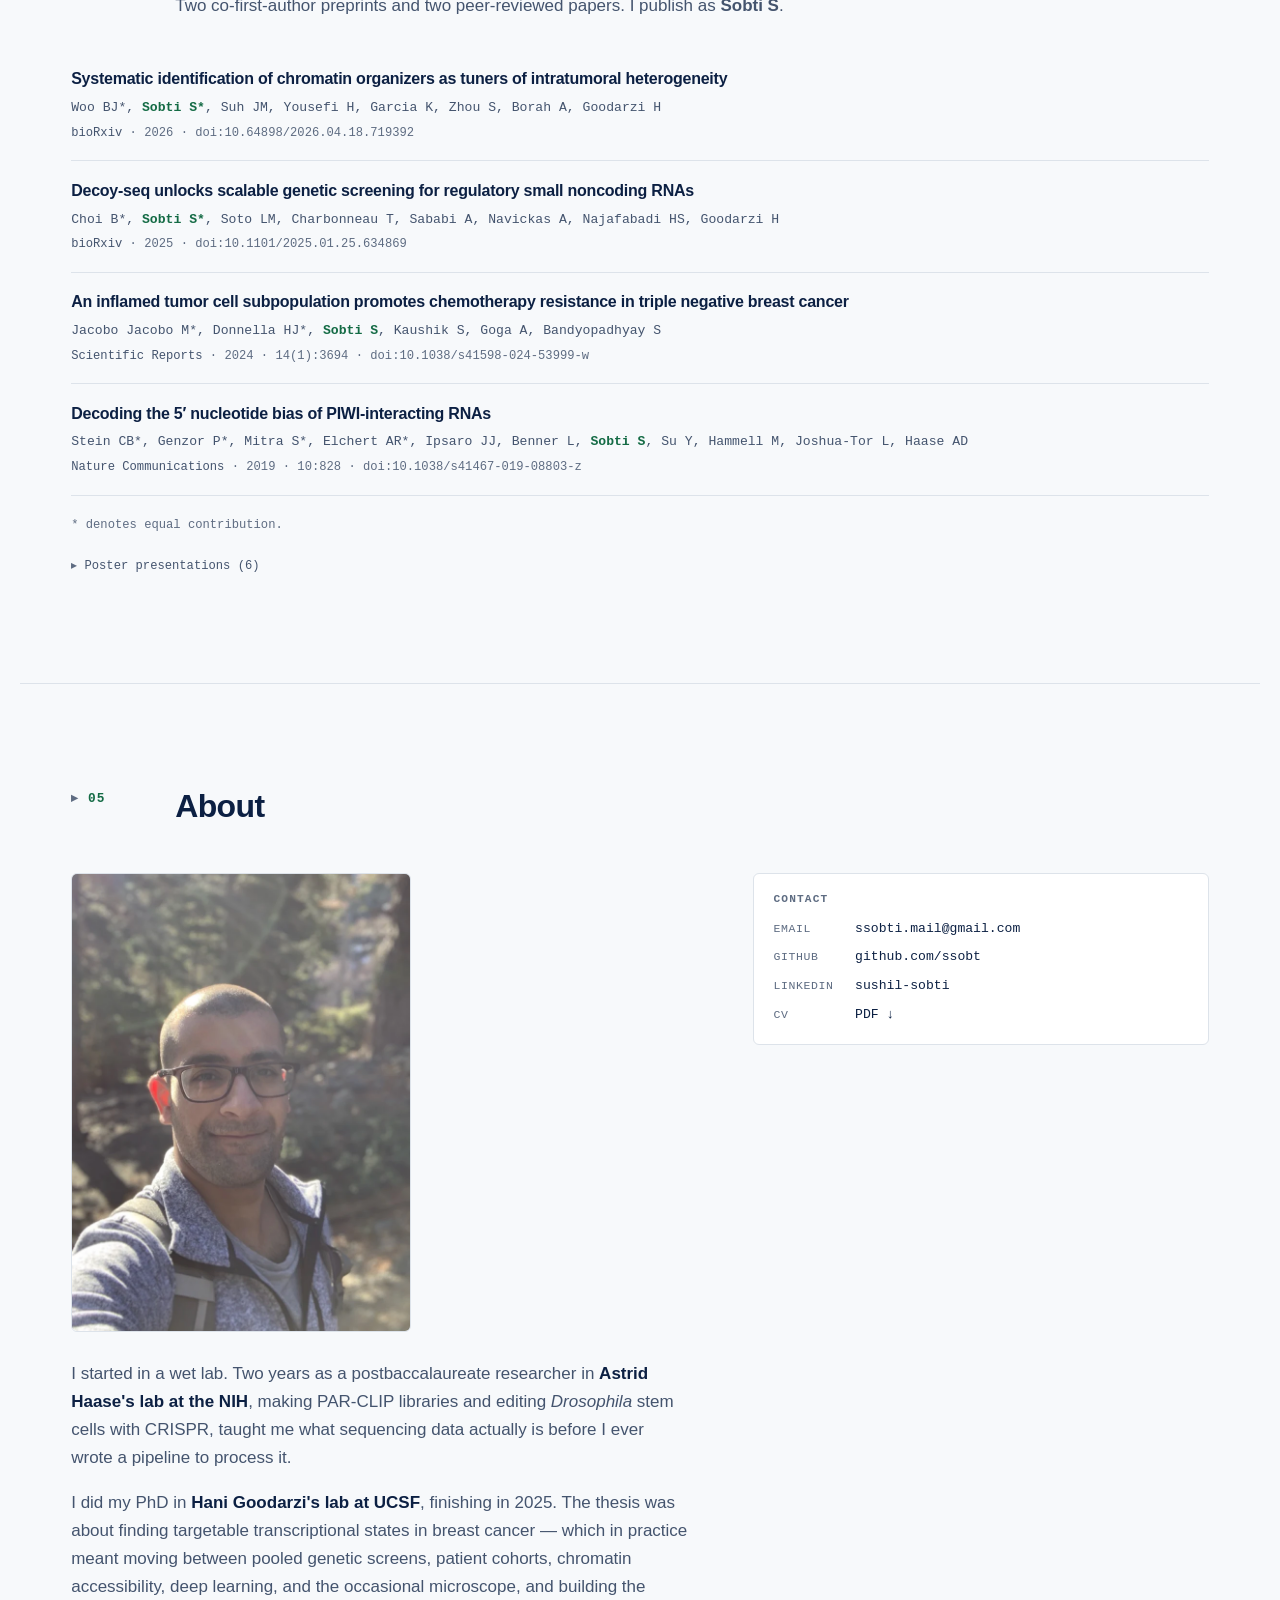
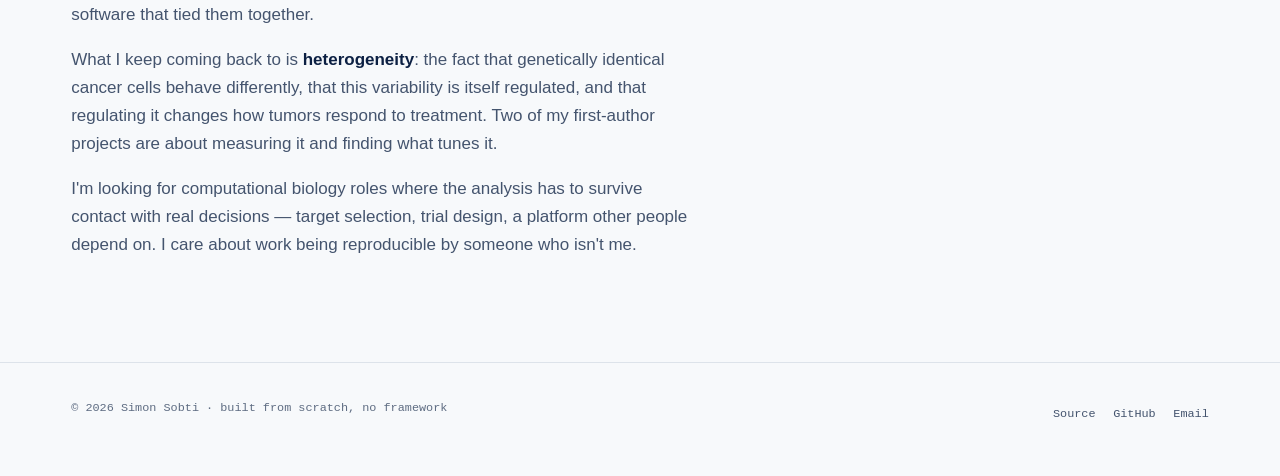
==== commit 07378e5f: "Figure 4: use the original framing at higher resolution Rebuilt from a 3454px original with its whit" ====
--- a/index.html
+++ b/index.html
@@ -16,7 +16,7 @@
 <meta name="twitter:card" content="summary_large_image">
 
 <link rel="icon" href="assets/img/favicon.svg" type="image/svg+xml">
-<link rel="stylesheet" href="assets/css/site.css?v=202610280052">
+<link rel="stylesheet" href="assets/css/site.css?v=202610280102">
 <script>document.documentElement.className = 'js';</script>
 </head>
 <body>
@@ -530,7 +530,7 @@
           <figure class="imgfig step__fig">
             <picture>
               <source srcset="assets/img/chemo.webp" type="image/webp">
-              <img src="assets/img/chemo.jpg" width="1200" height="1042"
+              <img src="assets/img/chemo.png" width="2400" height="1645"
                    alt="Bar chart of cell death signal in MDA-MB-231 CRISPRi lines. With vehicle, non-targeting, RNF8 and MIS18A knockdown cells show similarly low death. With cyclophosphamide, death rises to about 75,000 in controls, 258,000 with RNF8 knockdown, and 165,000 with MIS18A knockdown; both knockdowns differ from control at P below 0.0001."
                    decoding="async">
             </picture>
@@ -843,7 +843,7 @@
   </div>
 </footer>
 
-<script type="module" src="assets/js/explorer.js?v=202610280052"></script>
-<script type="module" src="assets/js/site.js?v=202610280052"></script>
+<script type="module" src="assets/js/explorer.js?v=202610280102"></script>
+<script type="module" src="assets/js/site.js?v=202610280102"></script>
 </body>
 </html>
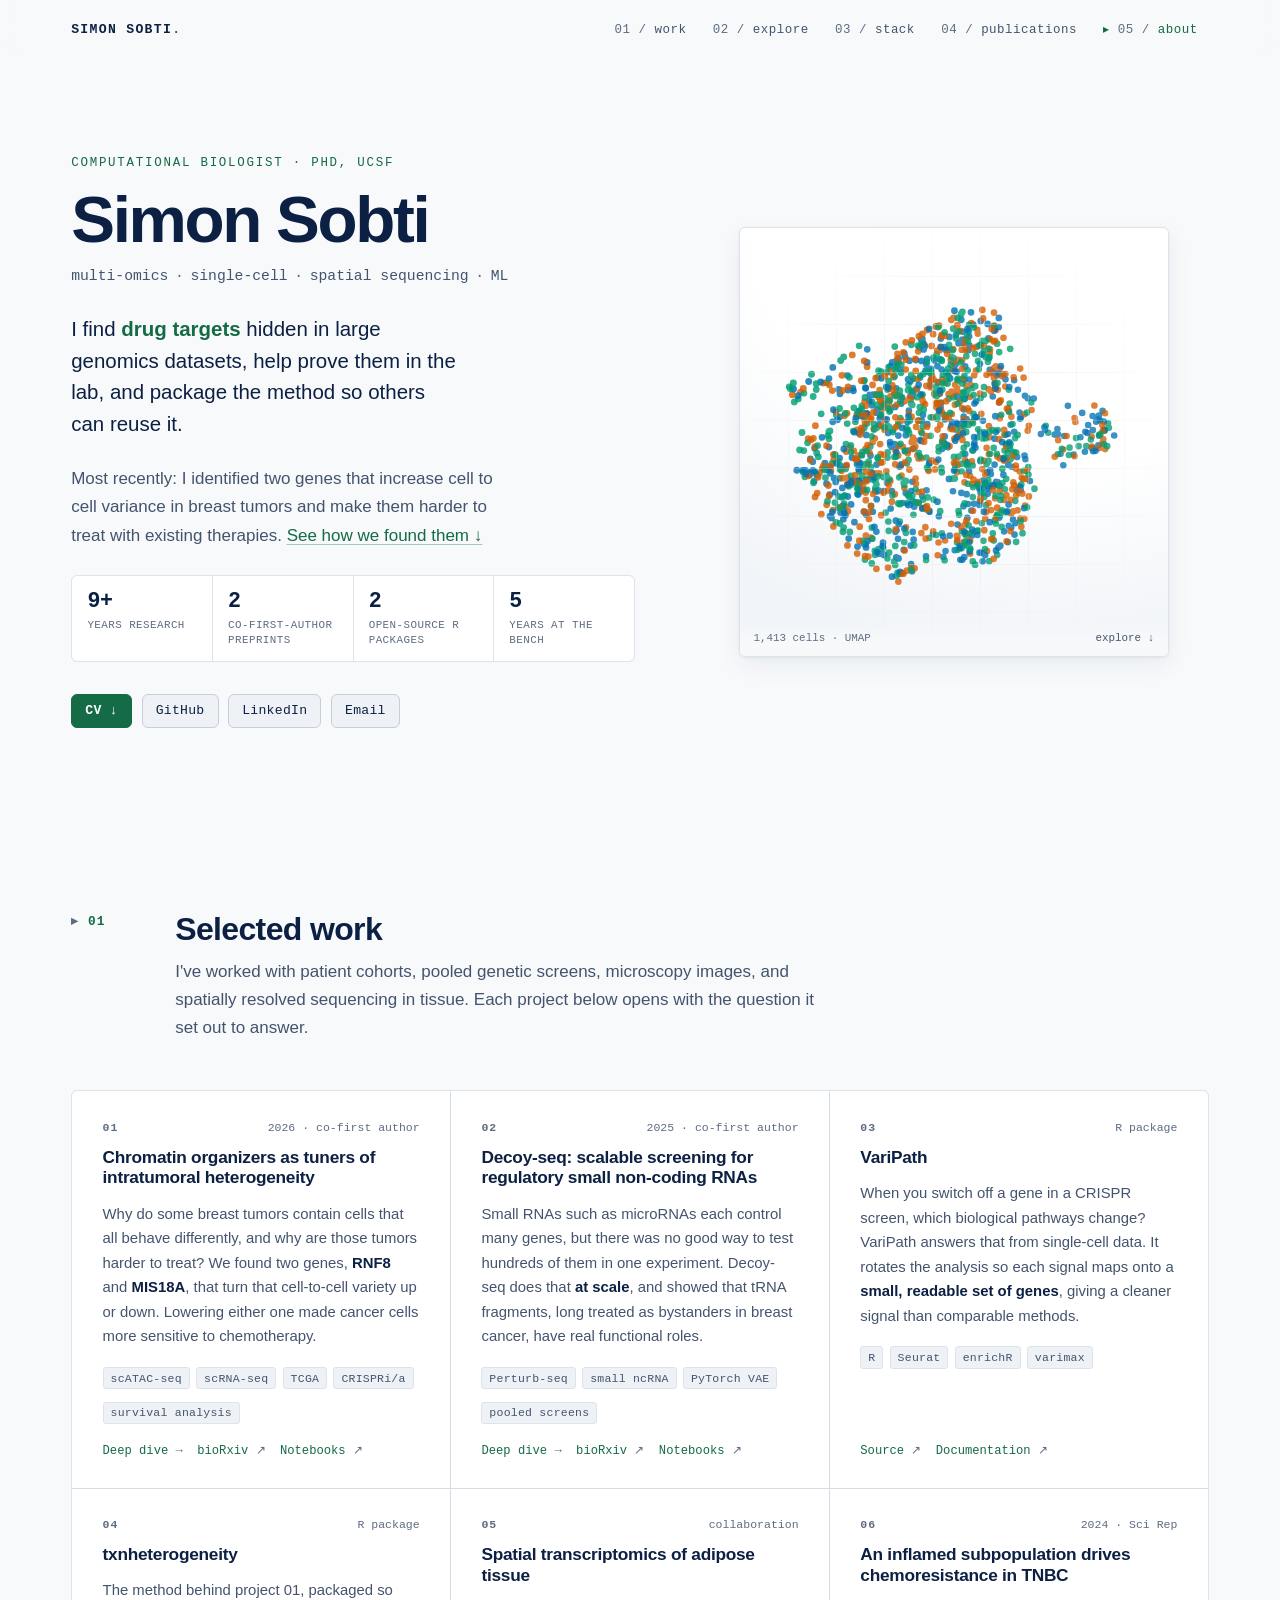
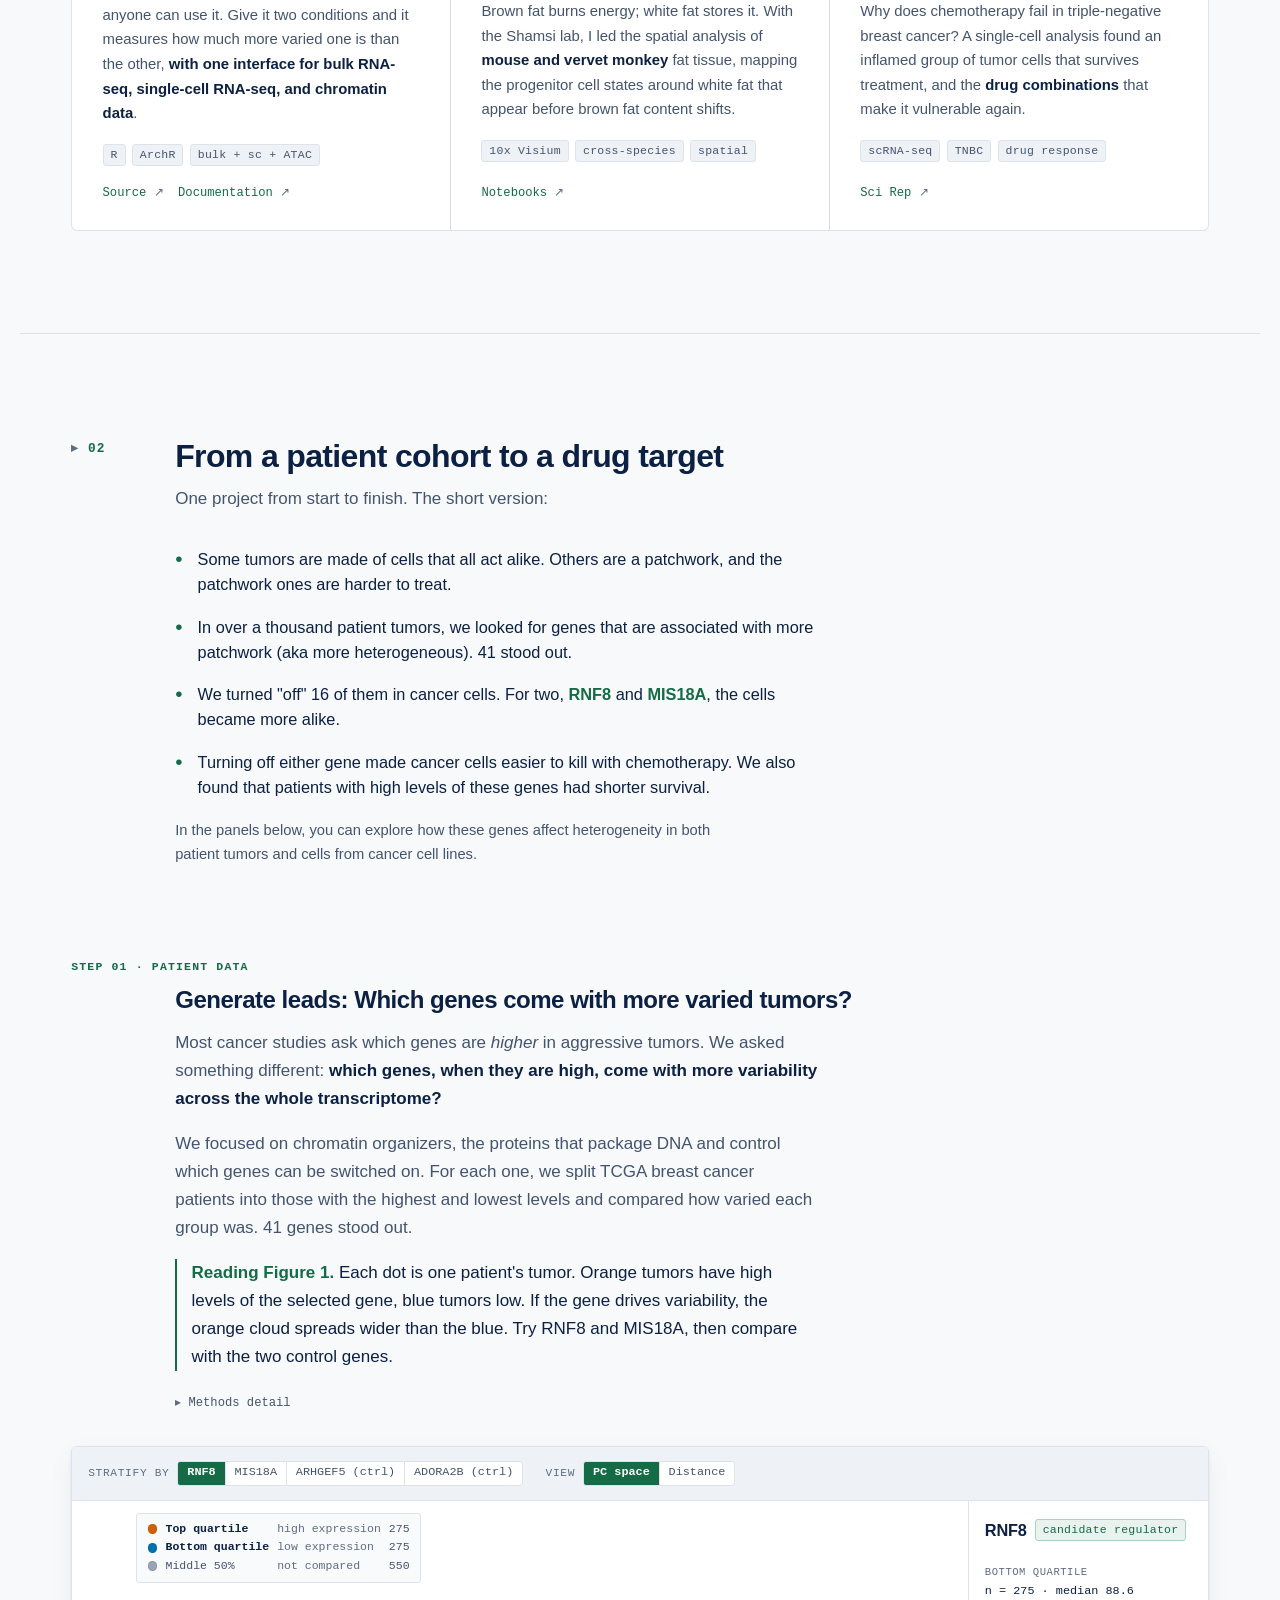
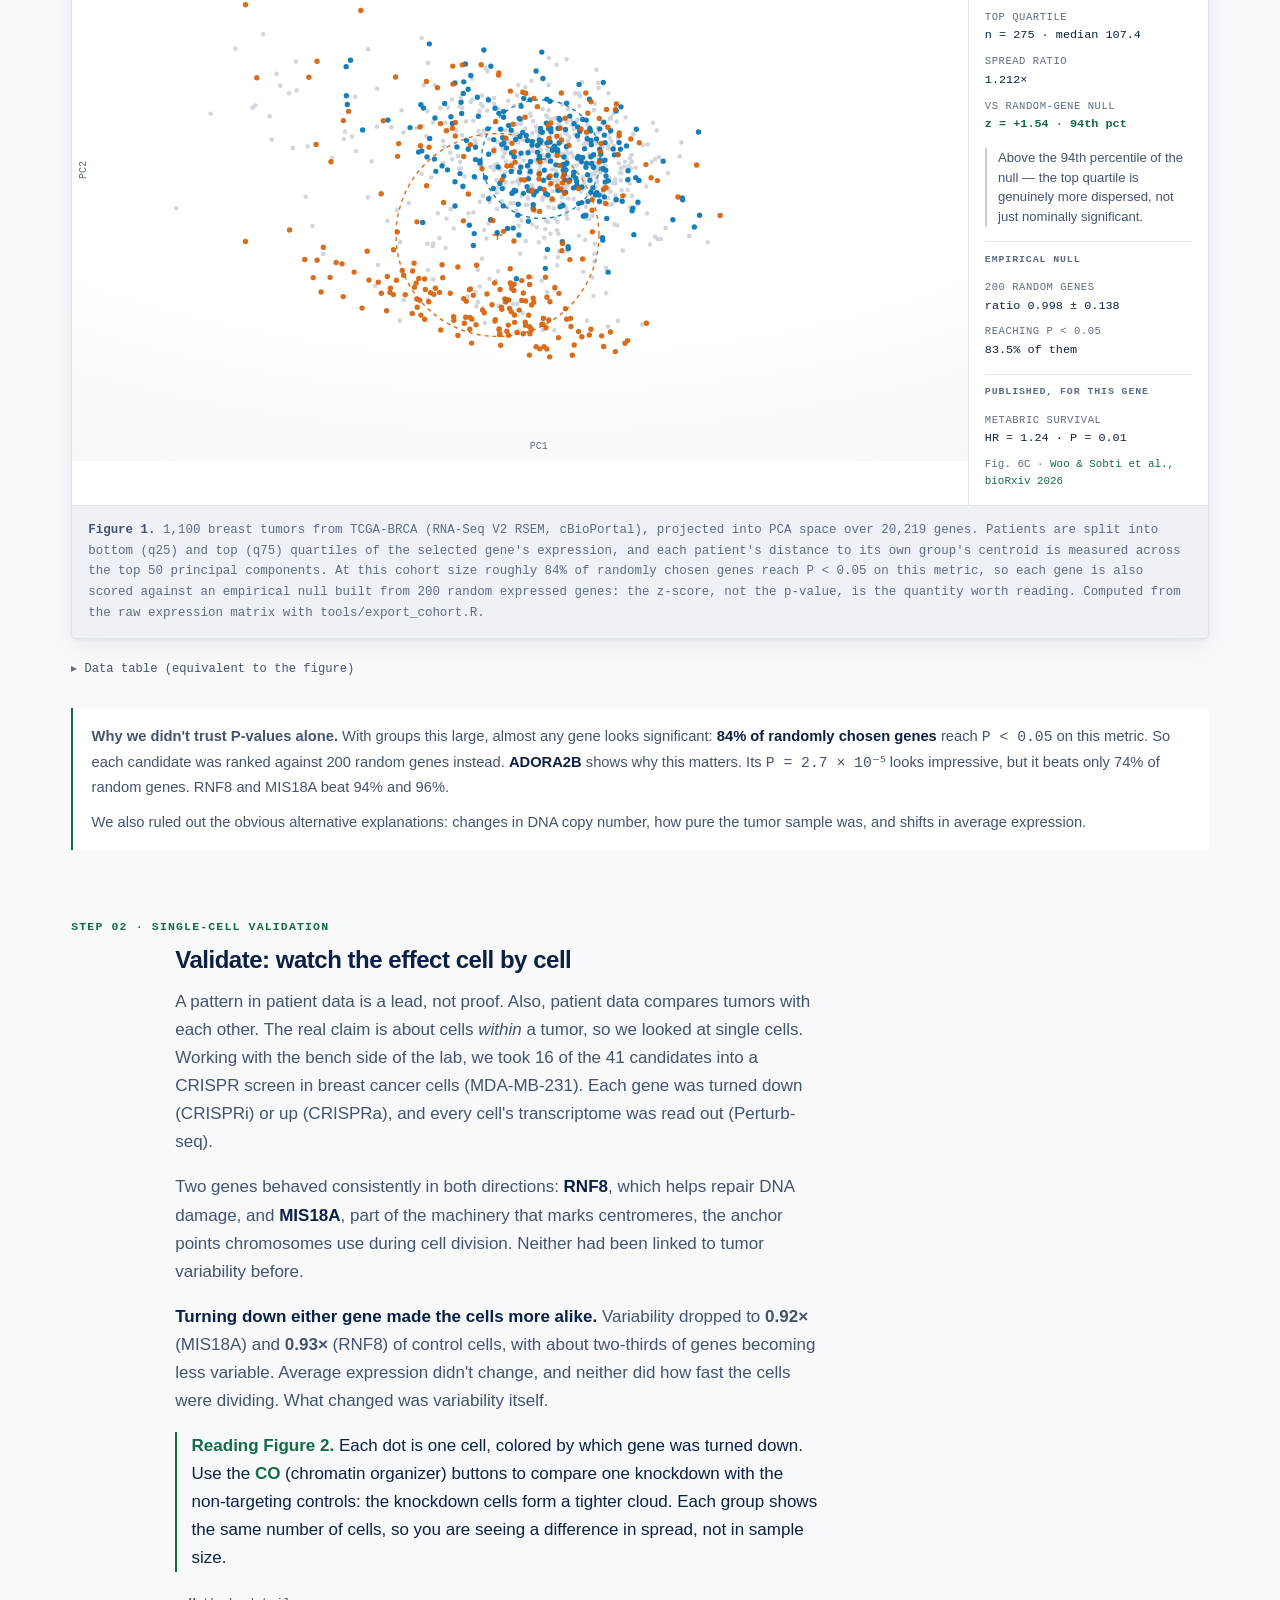
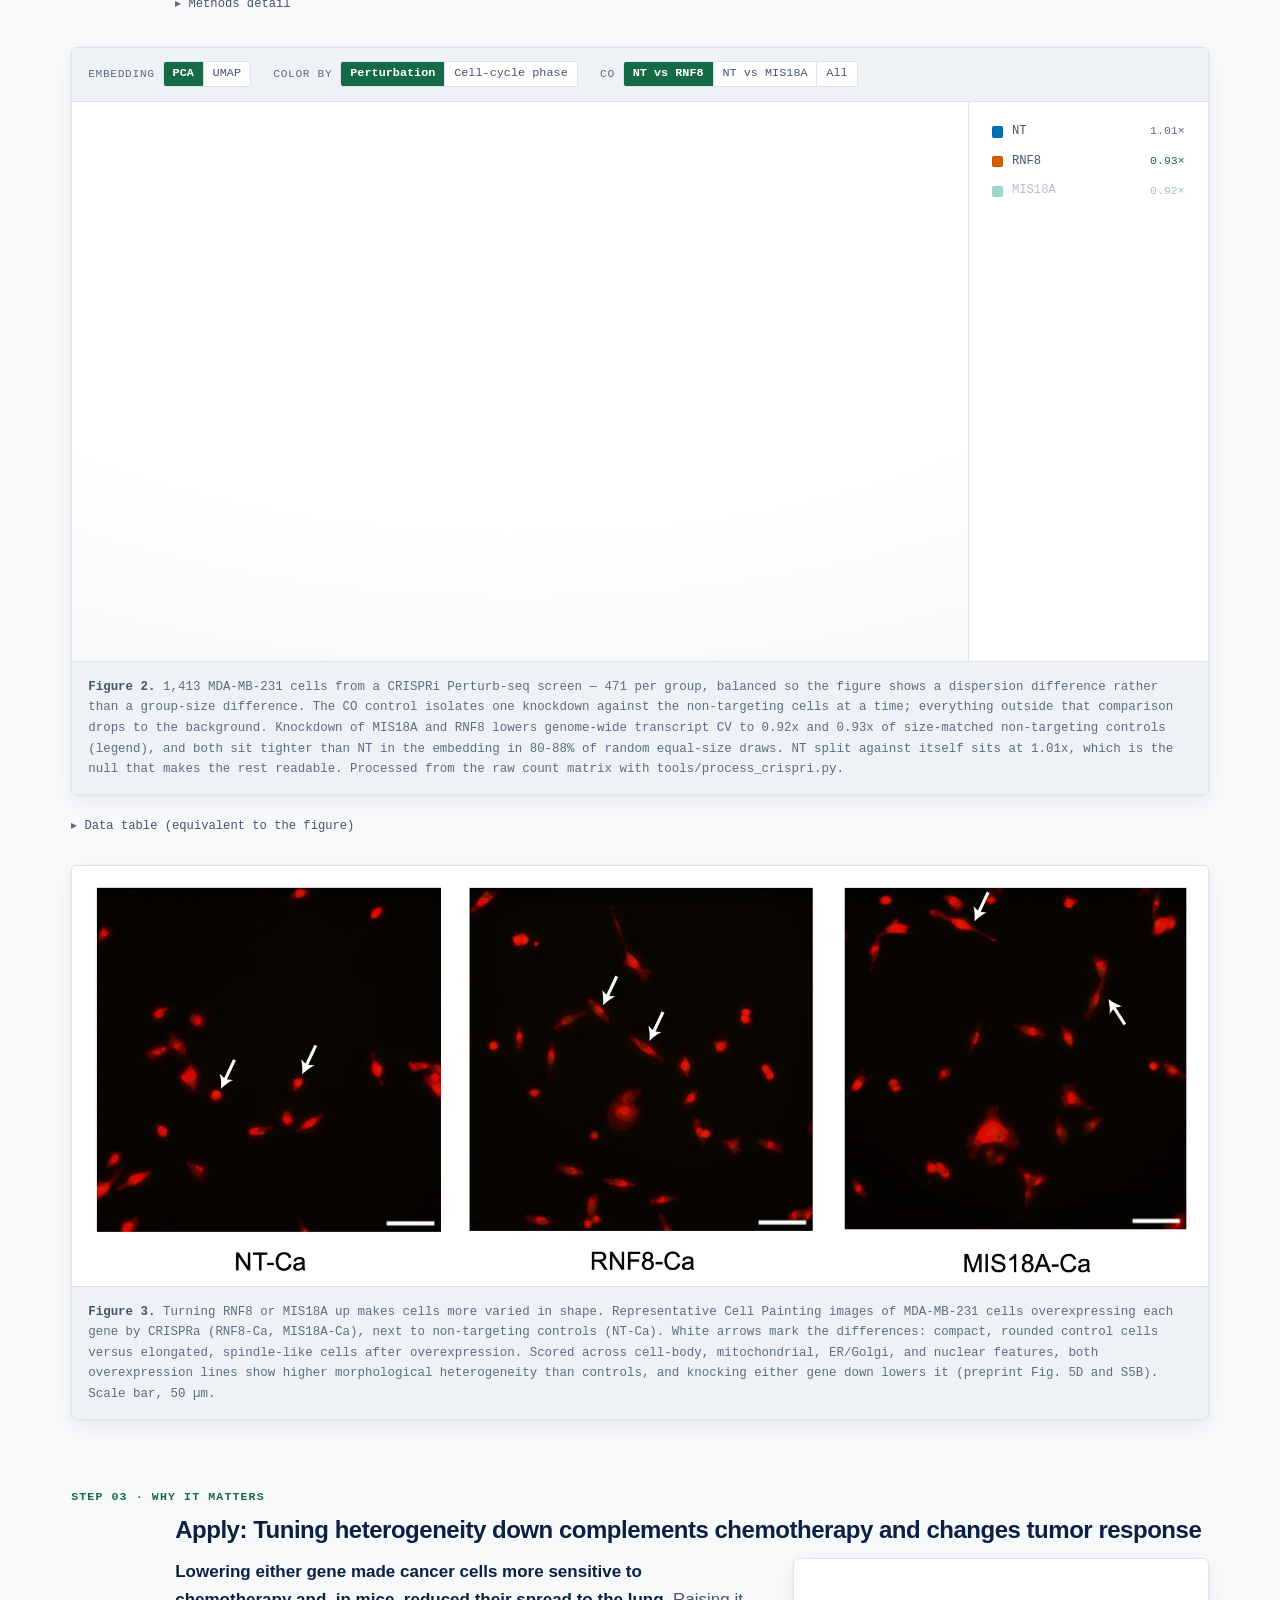
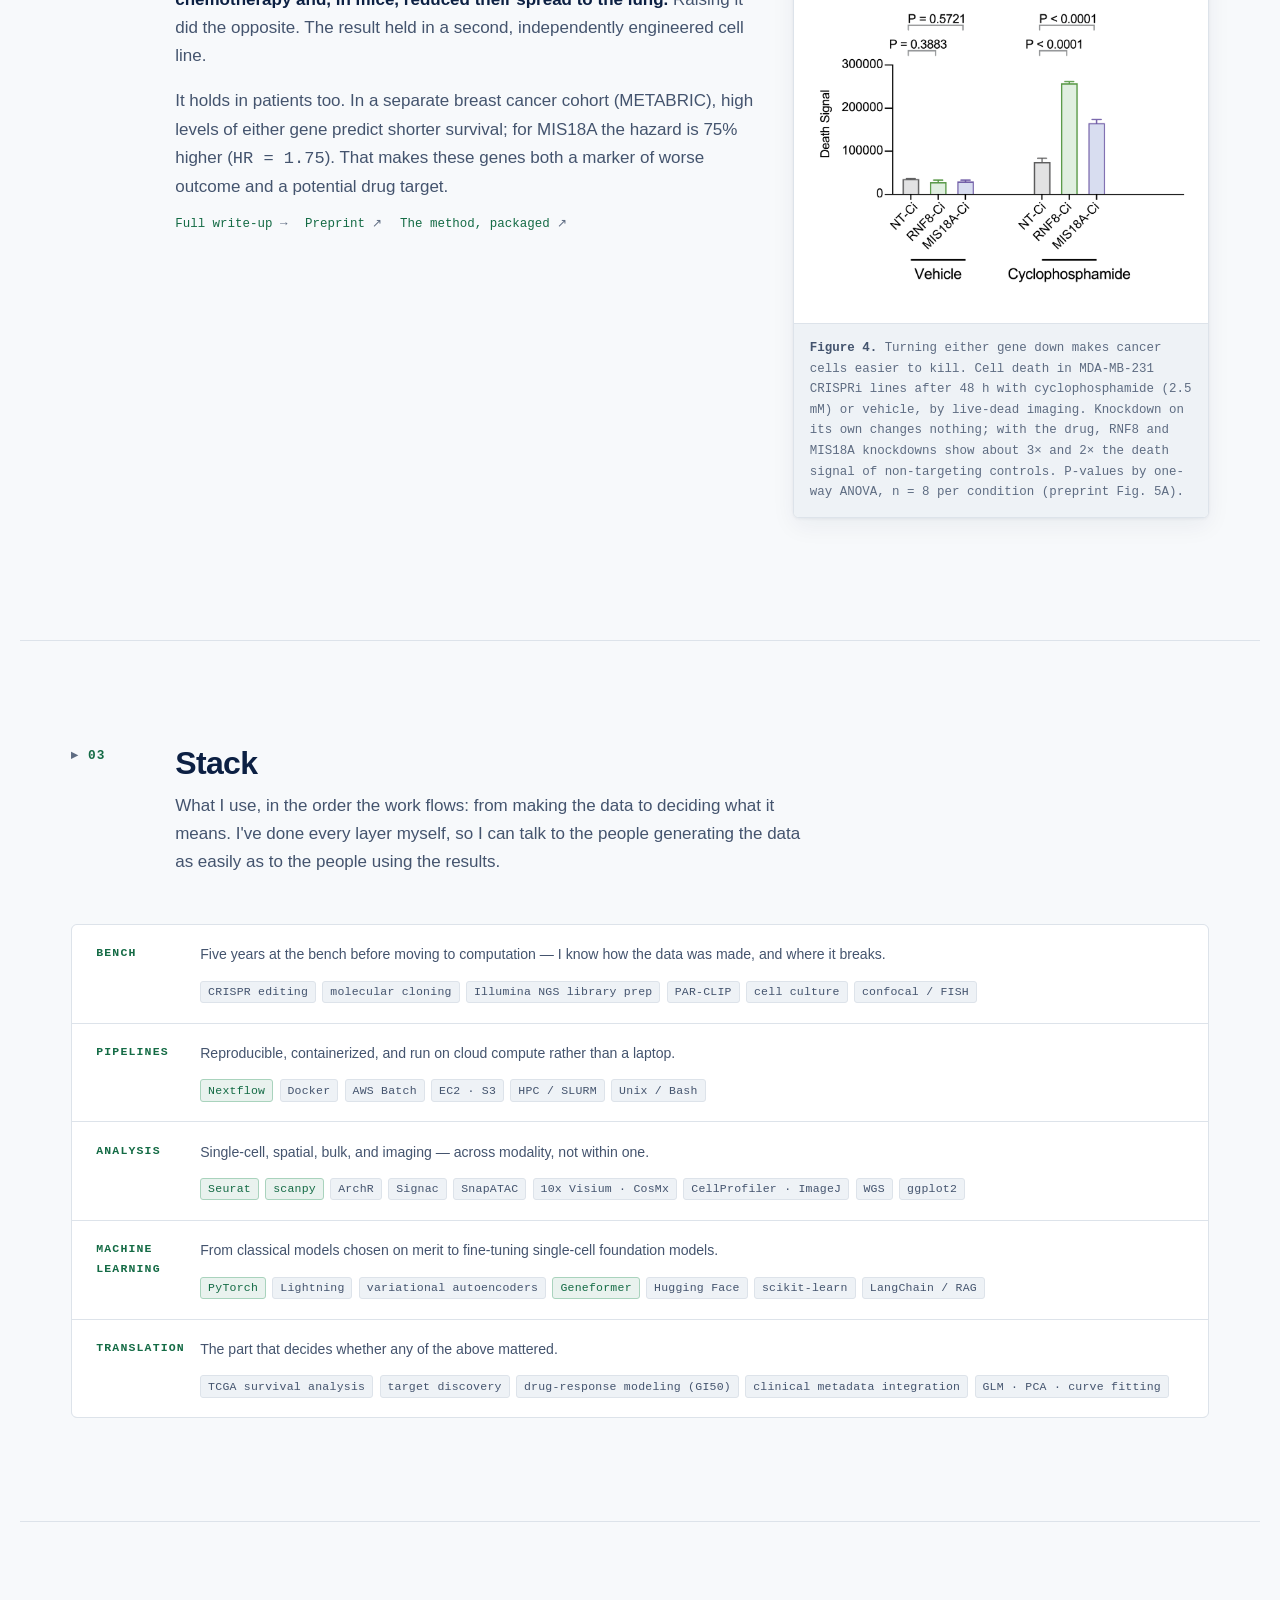
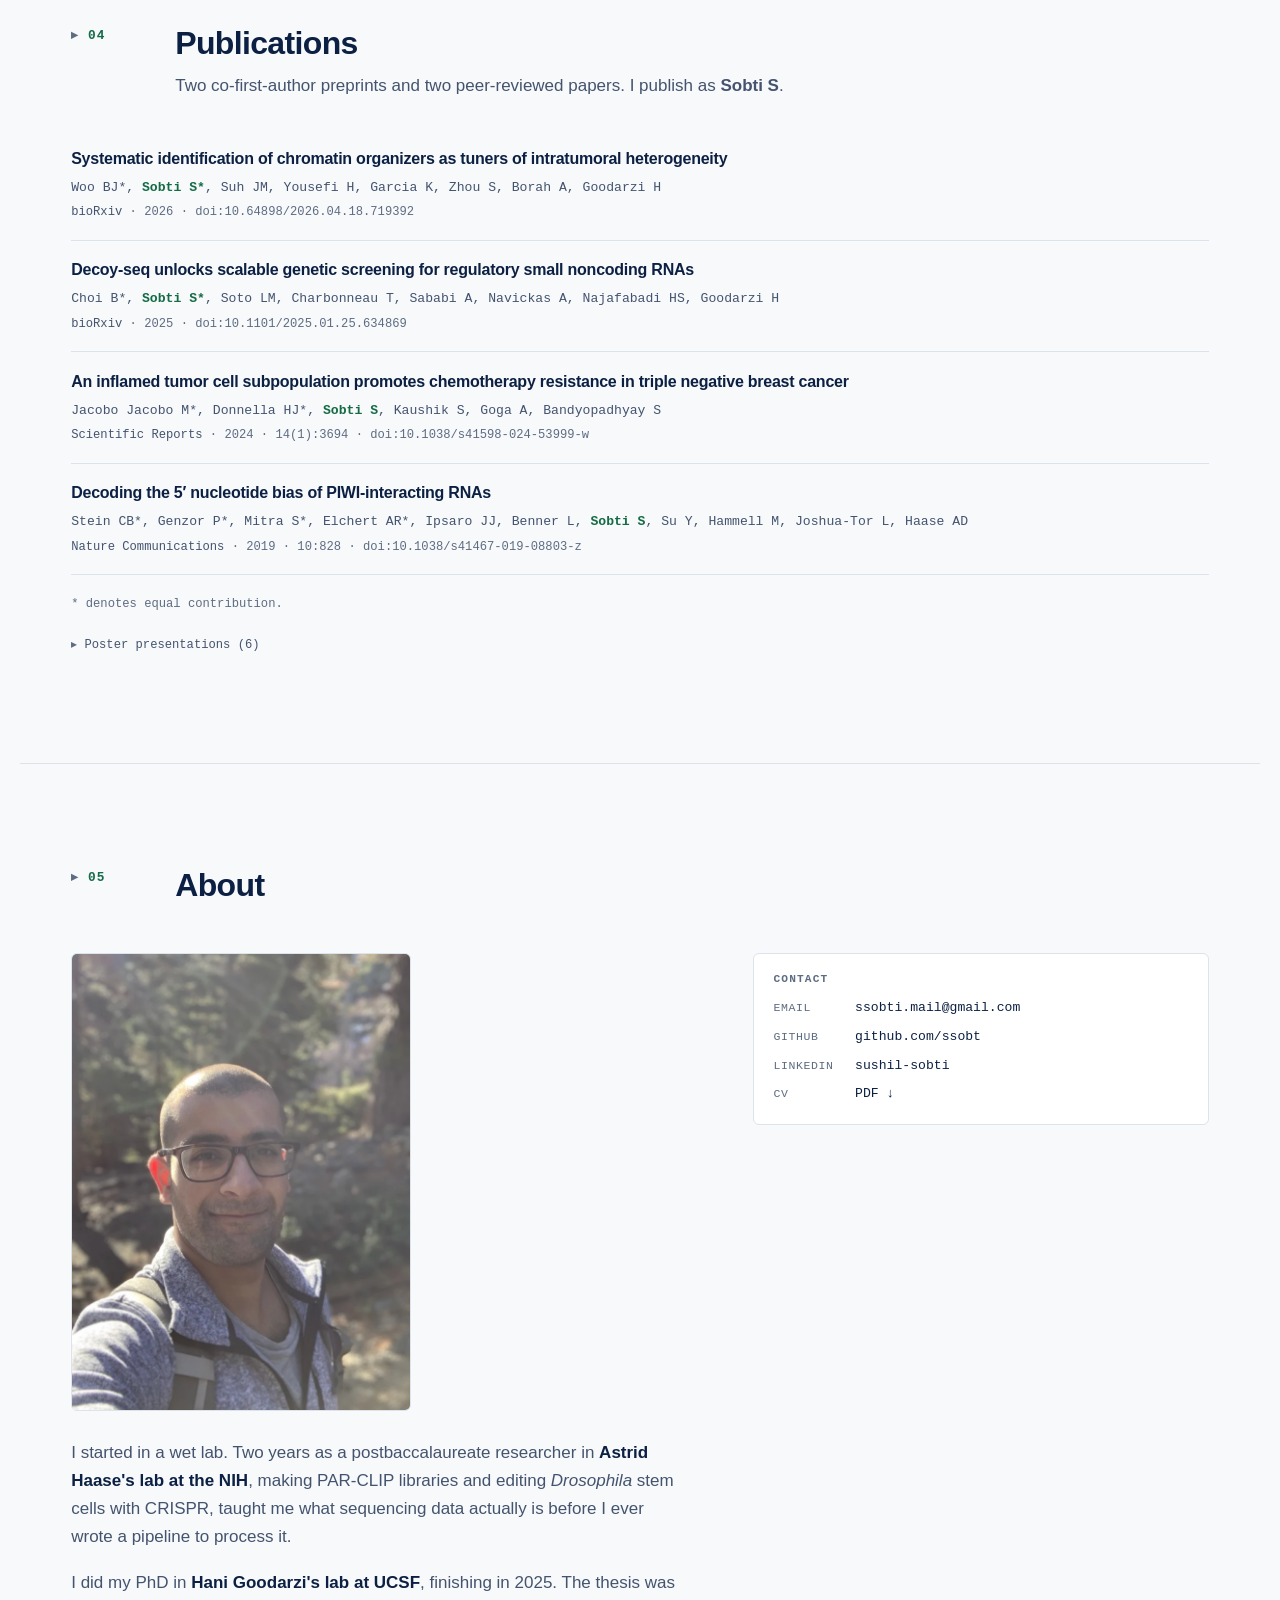
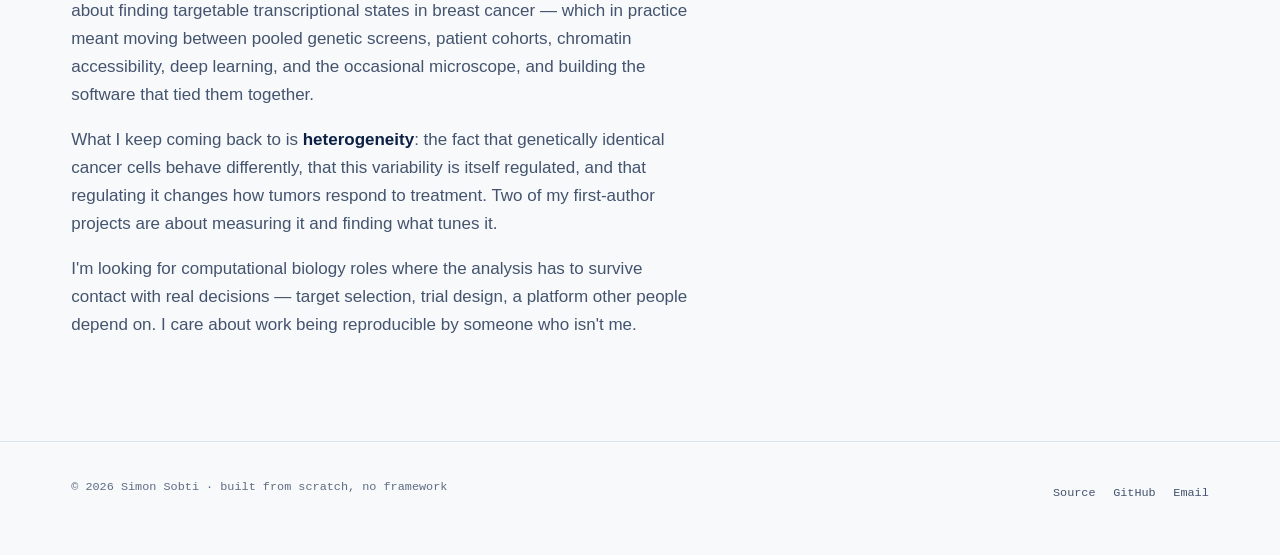
==== commit c2592921: "Figure 4: switch to the tighter, near-square crop Rebuilt from chemo2 (3477x3051) at 2400px, lossles" ====
--- a/index.html
+++ b/index.html
@@ -16,7 +16,7 @@
 <meta name="twitter:card" content="summary_large_image">
 
 <link rel="icon" href="assets/img/favicon.svg" type="image/svg+xml">
-<link rel="stylesheet" href="assets/css/site.css?v=202610280102">
+<link rel="stylesheet" href="assets/css/site.css?v=202610280106">
 <script>document.documentElement.className = 'js';</script>
 </head>
 <body>
@@ -529,8 +529,8 @@
           </div>
           <figure class="imgfig step__fig">
             <picture>
-              <source srcset="assets/img/chemo.webp" type="image/webp">
-              <img src="assets/img/chemo.png" width="2400" height="1645"
+              <source srcset="assets/img/chemo.webp?v=202610280106" type="image/webp">
+              <img src="assets/img/chemo.png?v=202610280106" width="2400" height="2106"
                    alt="Bar chart of cell death signal in MDA-MB-231 CRISPRi lines. With vehicle, non-targeting, RNF8 and MIS18A knockdown cells show similarly low death. With cyclophosphamide, death rises to about 75,000 in controls, 258,000 with RNF8 knockdown, and 165,000 with MIS18A knockdown; both knockdowns differ from control at P below 0.0001."
                    decoding="async">
             </picture>
@@ -843,7 +843,7 @@
   </div>
 </footer>
 
-<script type="module" src="assets/js/explorer.js?v=202610280102"></script>
-<script type="module" src="assets/js/site.js?v=202610280102"></script>
+<script type="module" src="assets/js/explorer.js?v=202610280106"></script>
+<script type="module" src="assets/js/site.js?v=202610280106"></script>
 </body>
 </html>
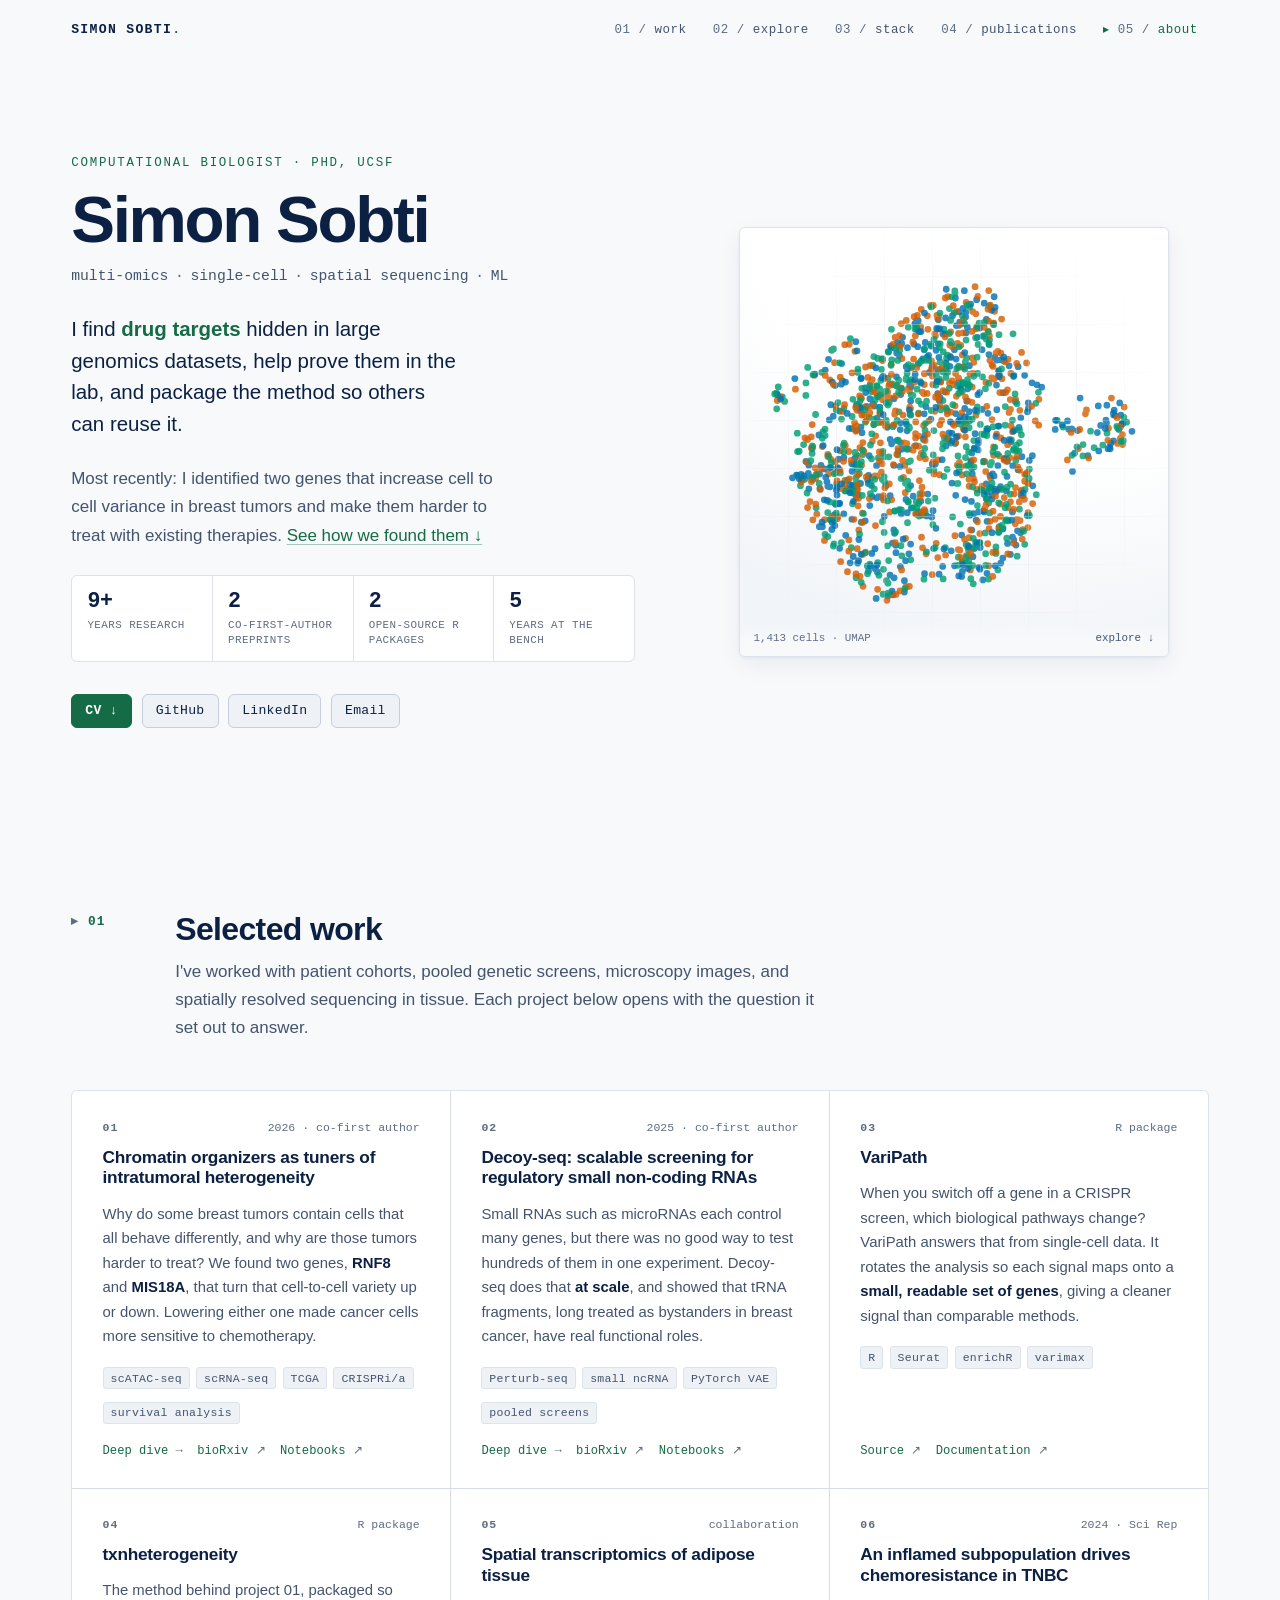
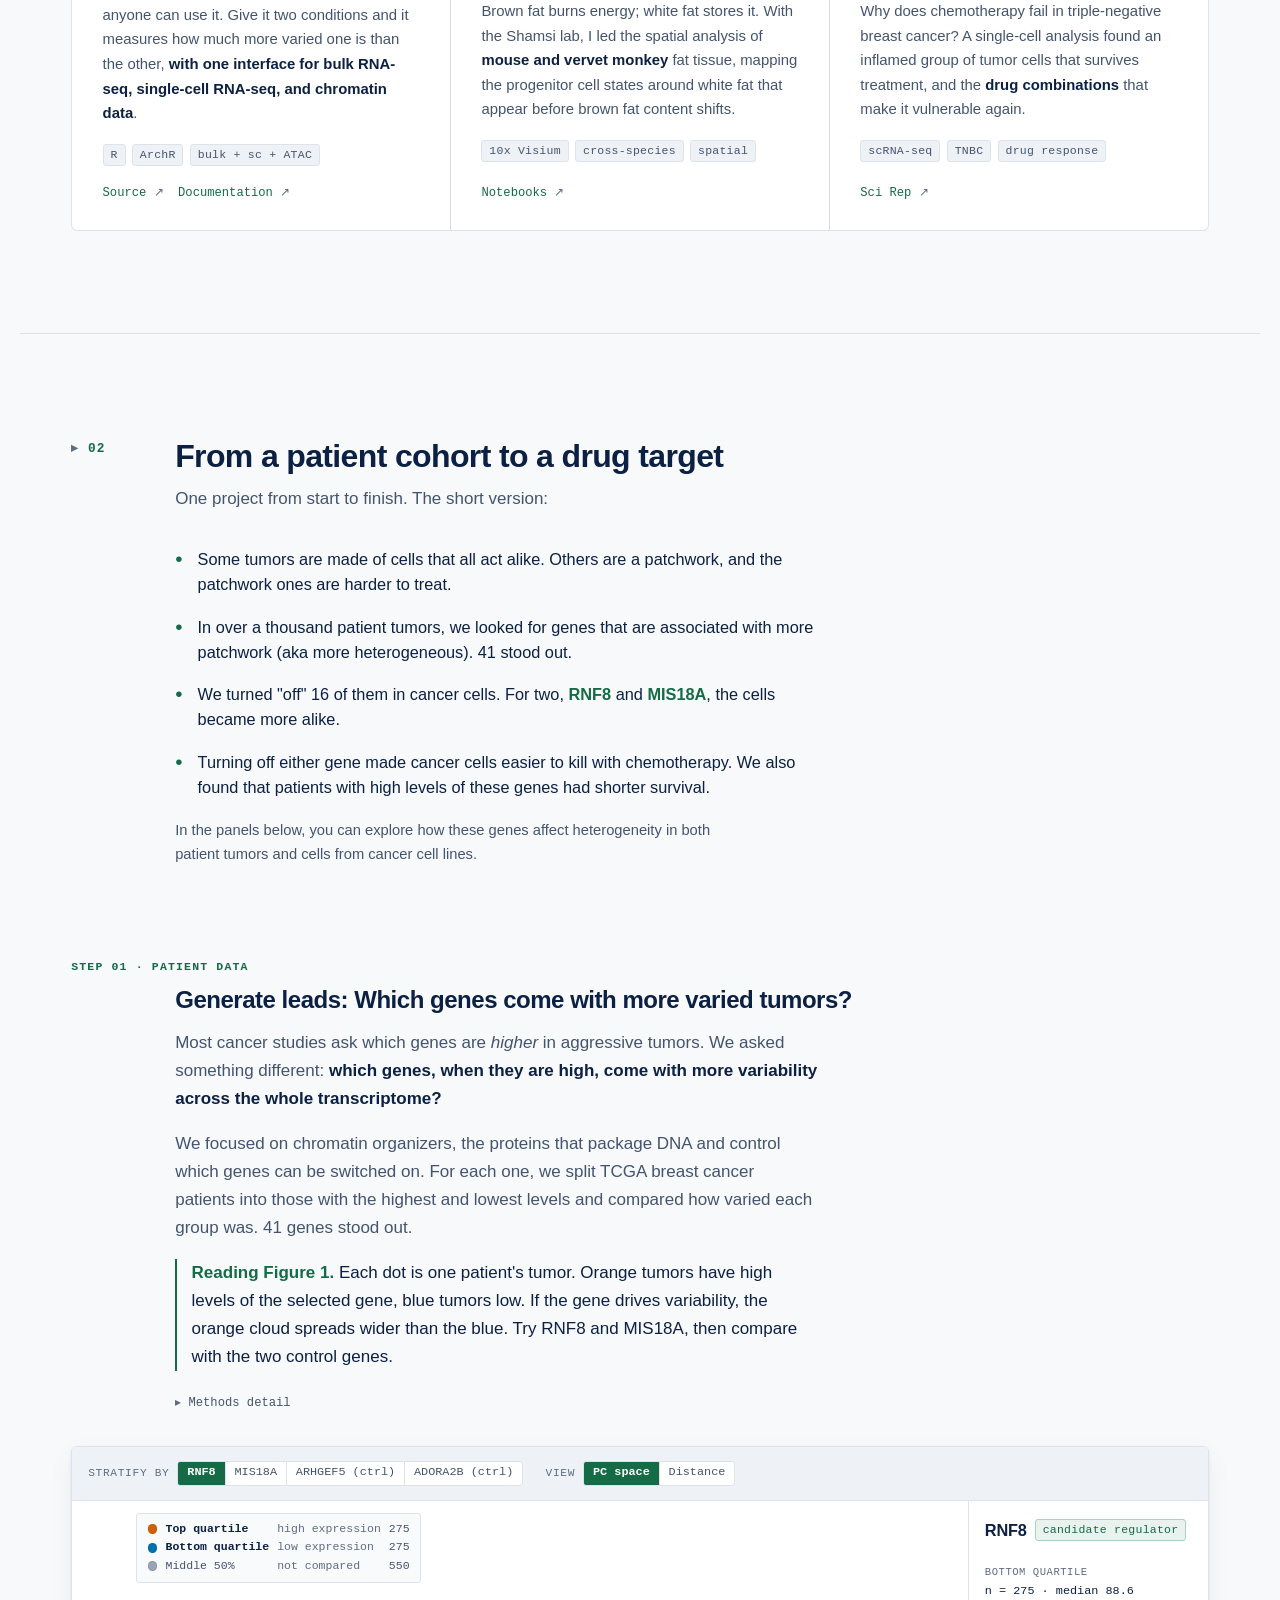
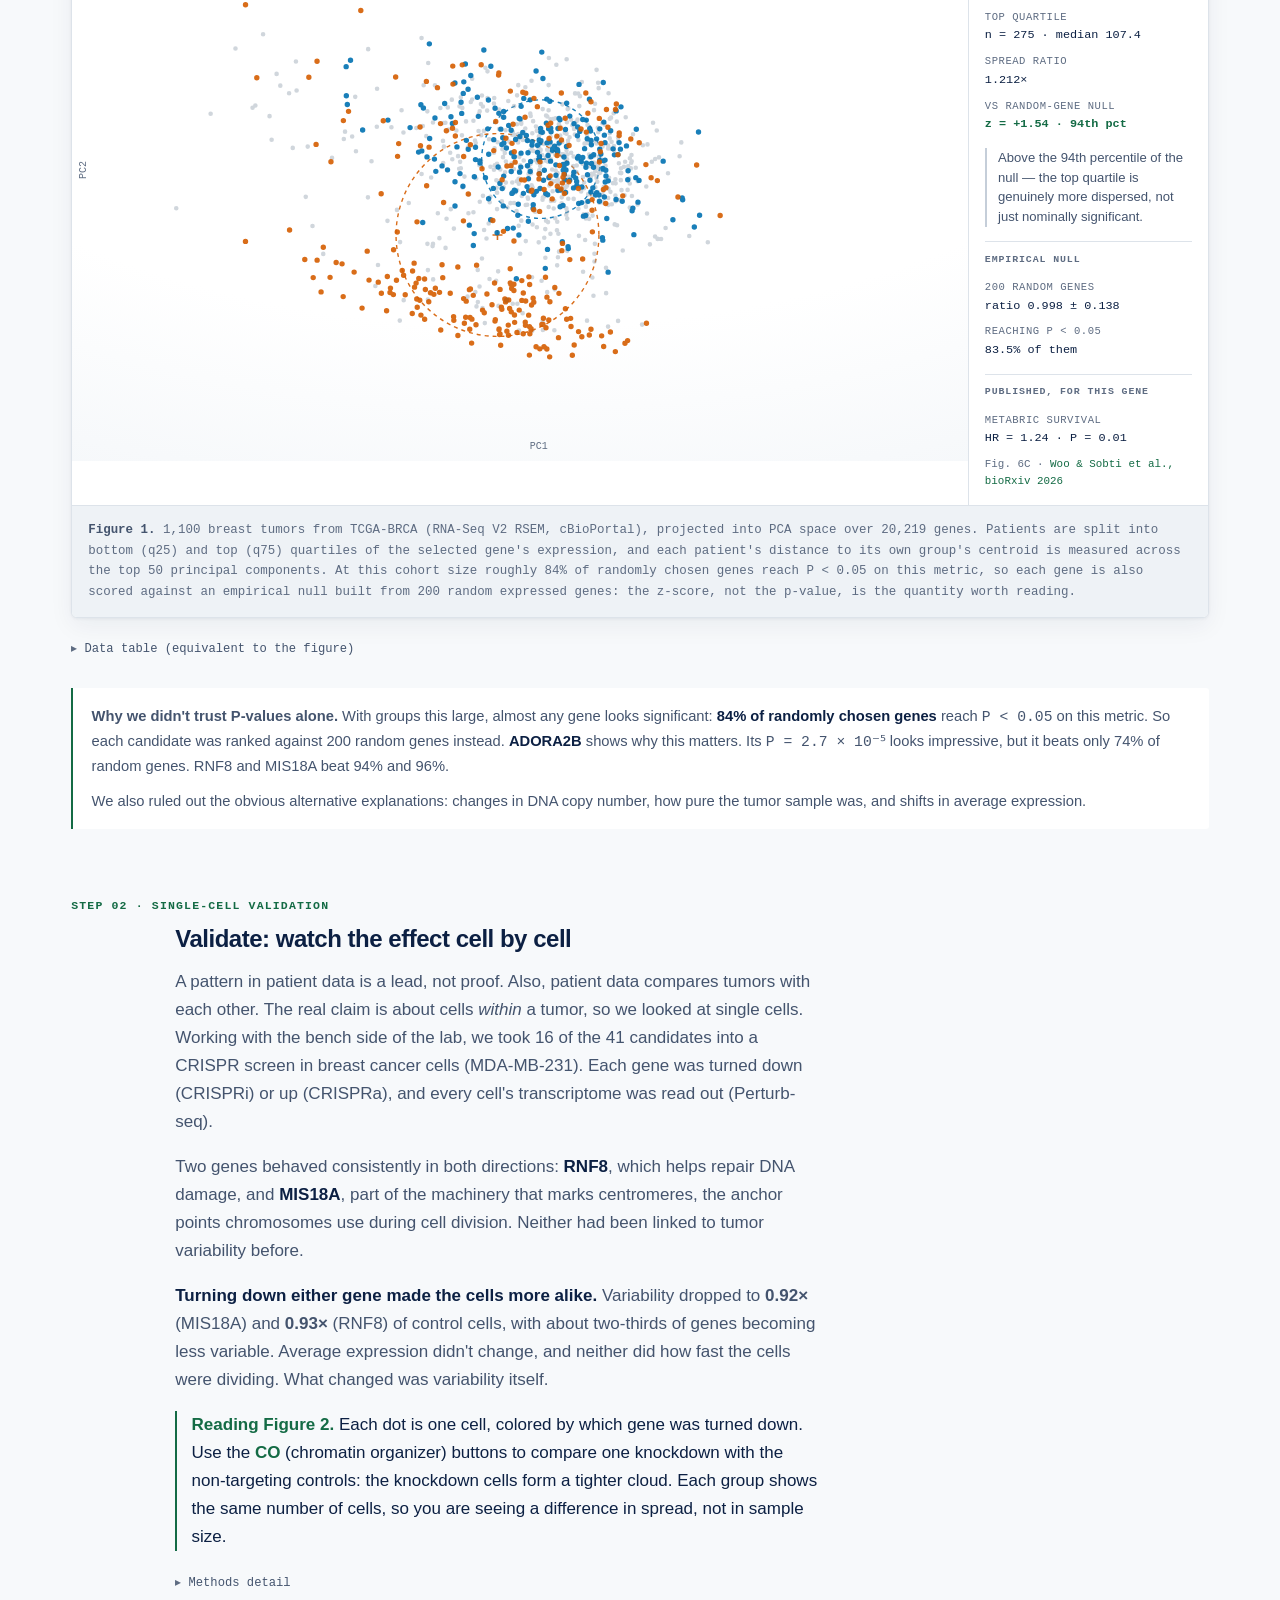
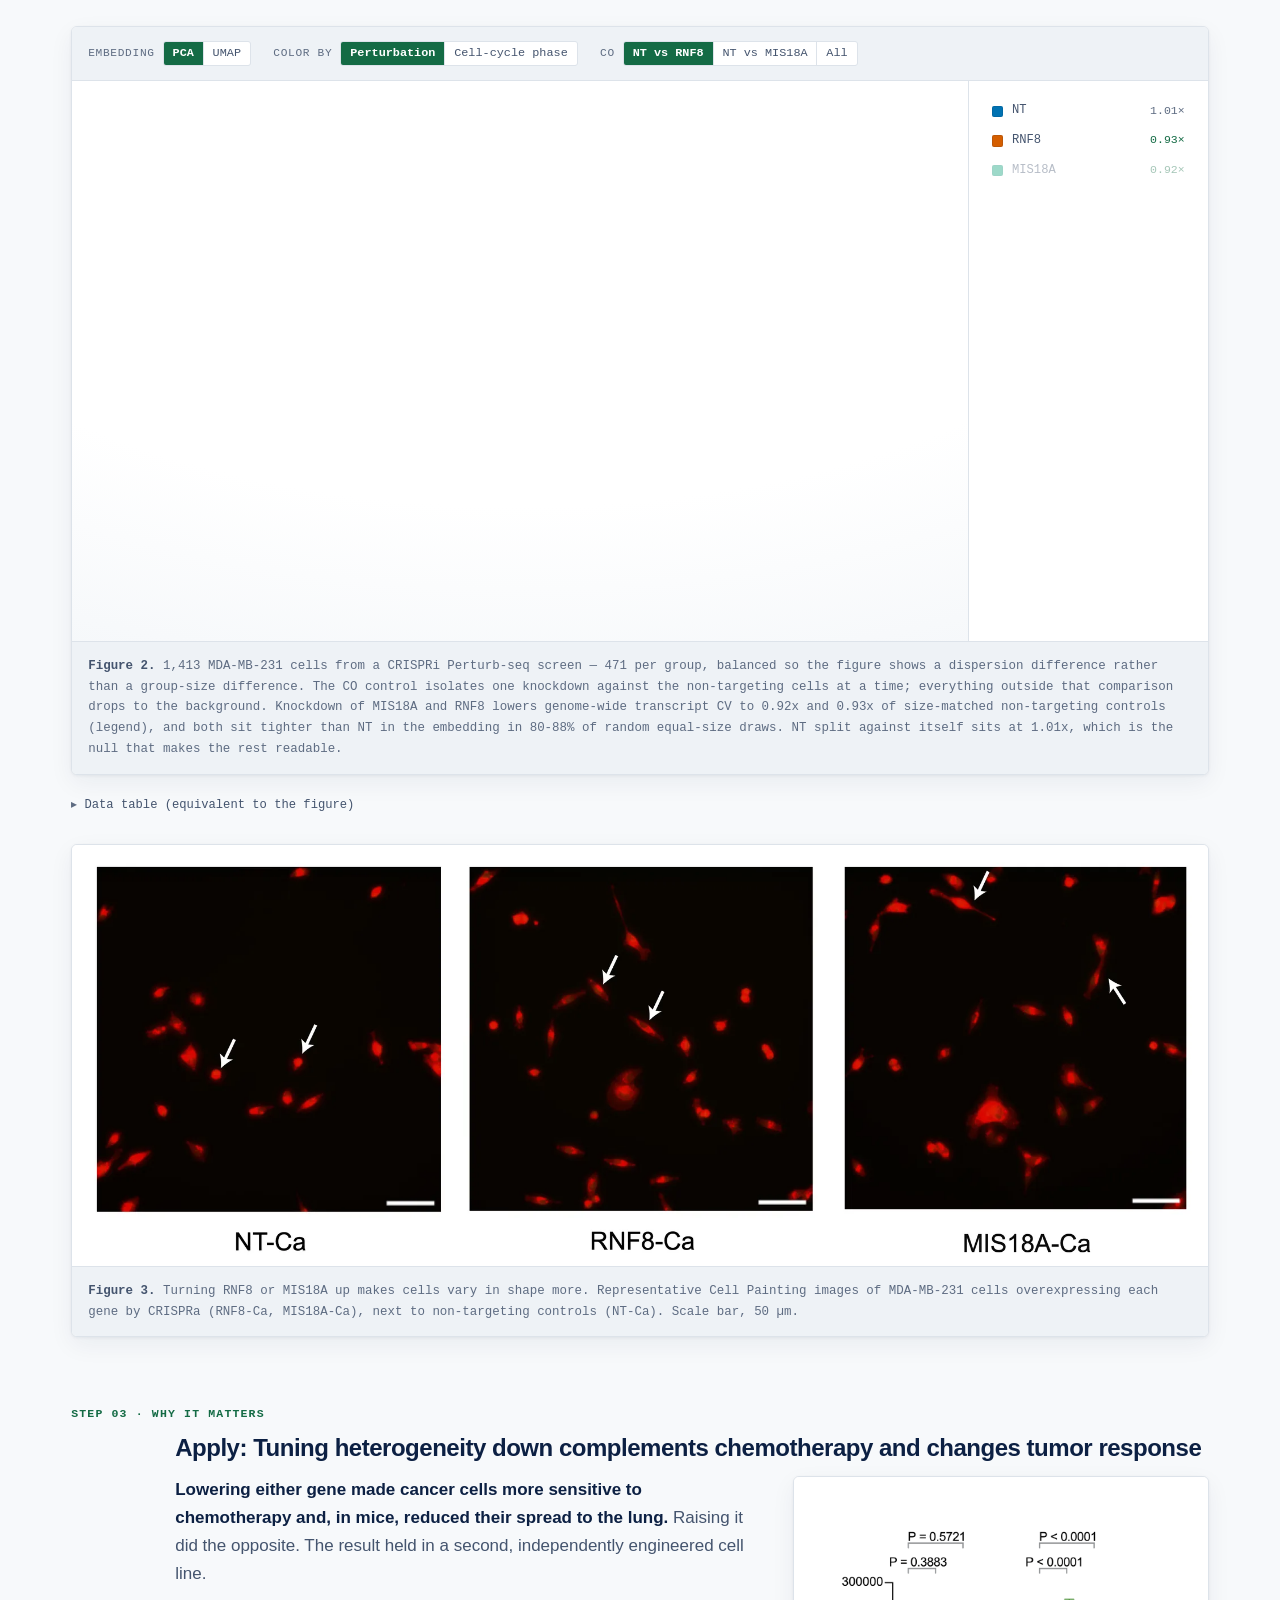
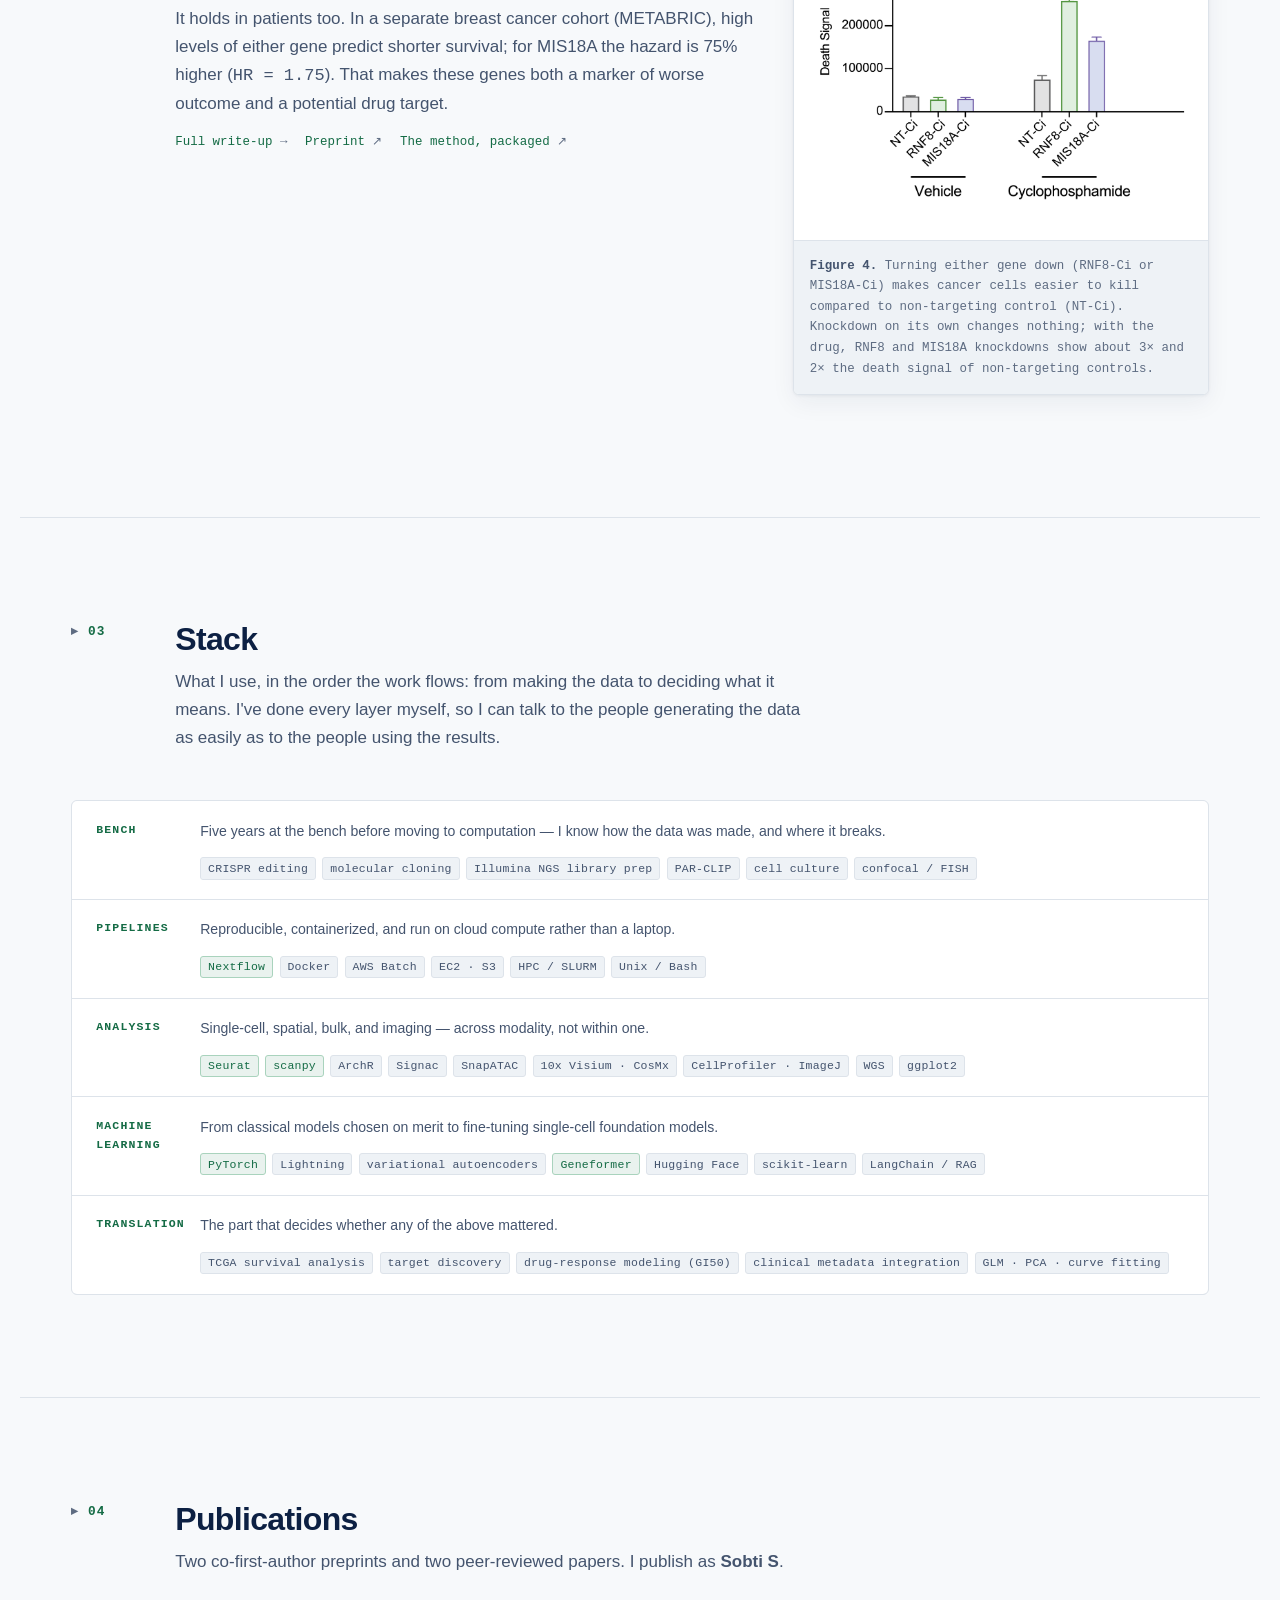
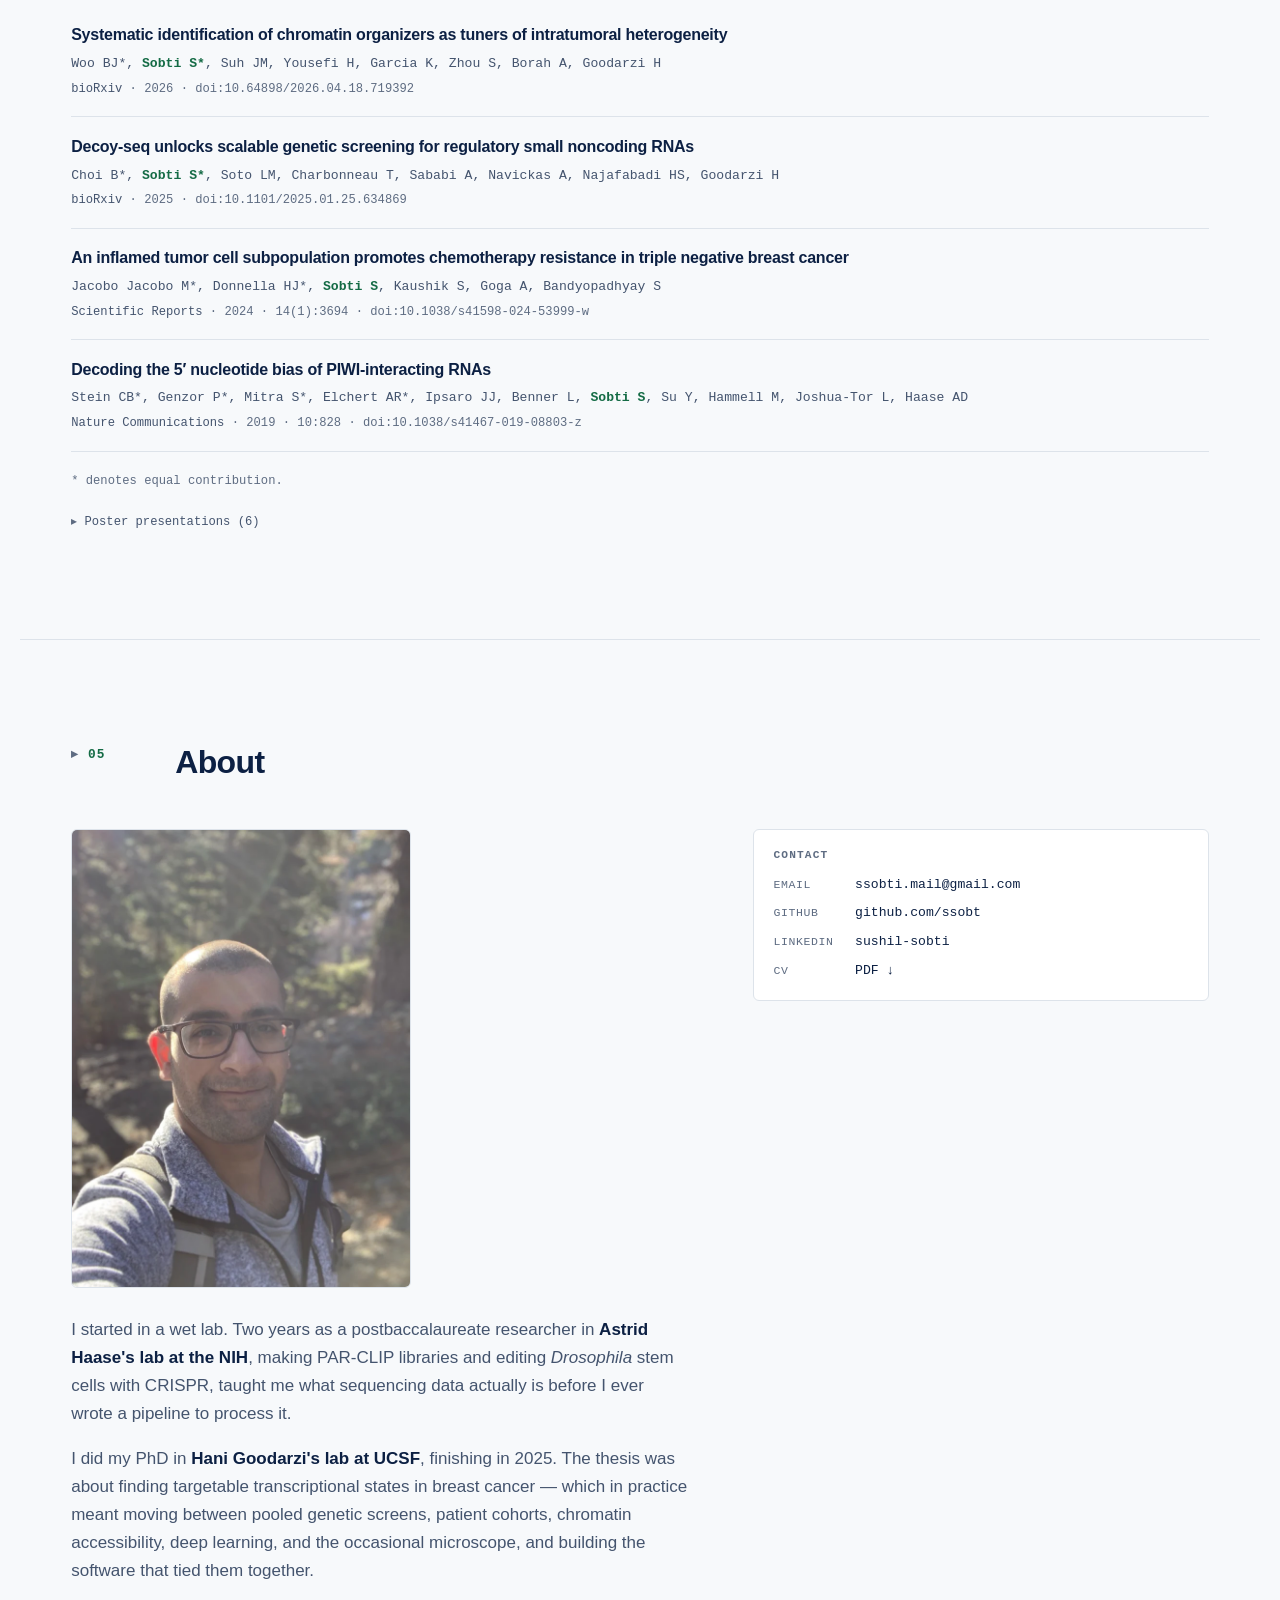
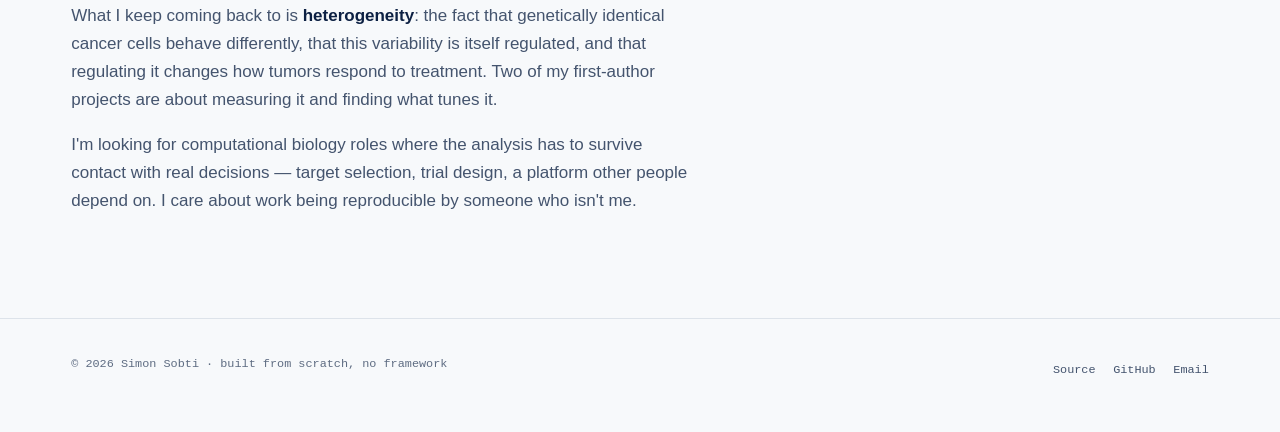
==== commit 0896e43b: "Trim tool references from figure captions; copy edits Drops the "processed/computed with tools/..." " ====
--- a/index.html
+++ b/index.html
@@ -491,14 +491,10 @@
                  decoding="async">
           </picture>
           <figcaption class="figcap">
-            <b>Figure 3. </b>Turning RNF8 or MIS18A up makes cells more varied in shape.
+            <b>Figure 3. </b>Turning RNF8 or MIS18A up makes cells vary in shape more.
             Representative Cell Painting images of MDA-MB-231 cells overexpressing each
             gene by CRISPRa (RNF8-Ca, MIS18A-Ca), next to non-targeting controls (NT-Ca).
-            White arrows mark the differences: compact, rounded control cells versus
-            elongated, spindle-like cells after overexpression. Scored across cell-body,
-            mitochondrial, ER/Golgi, and nuclear features, both overexpression lines show
-            higher morphological heterogeneity than controls, and knocking either gene
-            down lowers it (preprint Fig. 5D and S5B). Scale bar, 50 µm.
+            Scale bar, 50 µm.
           </figcaption>
         </figure>
       </div>
@@ -535,12 +531,10 @@
                    decoding="async">
             </picture>
             <figcaption class="figcap">
-              <b>Figure 4. </b>Turning either gene down makes cancer cells easier to
-              kill. Cell death in MDA-MB-231 CRISPRi lines after 48 h with
-              cyclophosphamide (2.5 mM) or vehicle, by live-dead imaging. Knockdown on
+              <b>Figure 4. </b>Turning either gene down (RNF8-Ci or MIS18A-Ci) makes cancer cells easier to
+              kill compared to non-targeting control (NT-Ci). Knockdown on
               its own changes nothing; with the drug, RNF8 and MIS18A knockdowns show
-              about 3× and 2× the death signal of non-targeting controls. P-values by
-              one-way ANOVA, n = 8 per condition (preprint Fig. 5A).
+              about 3× and 2× the death signal of non-targeting controls.
             </figcaption>
           </figure>
         </div>
